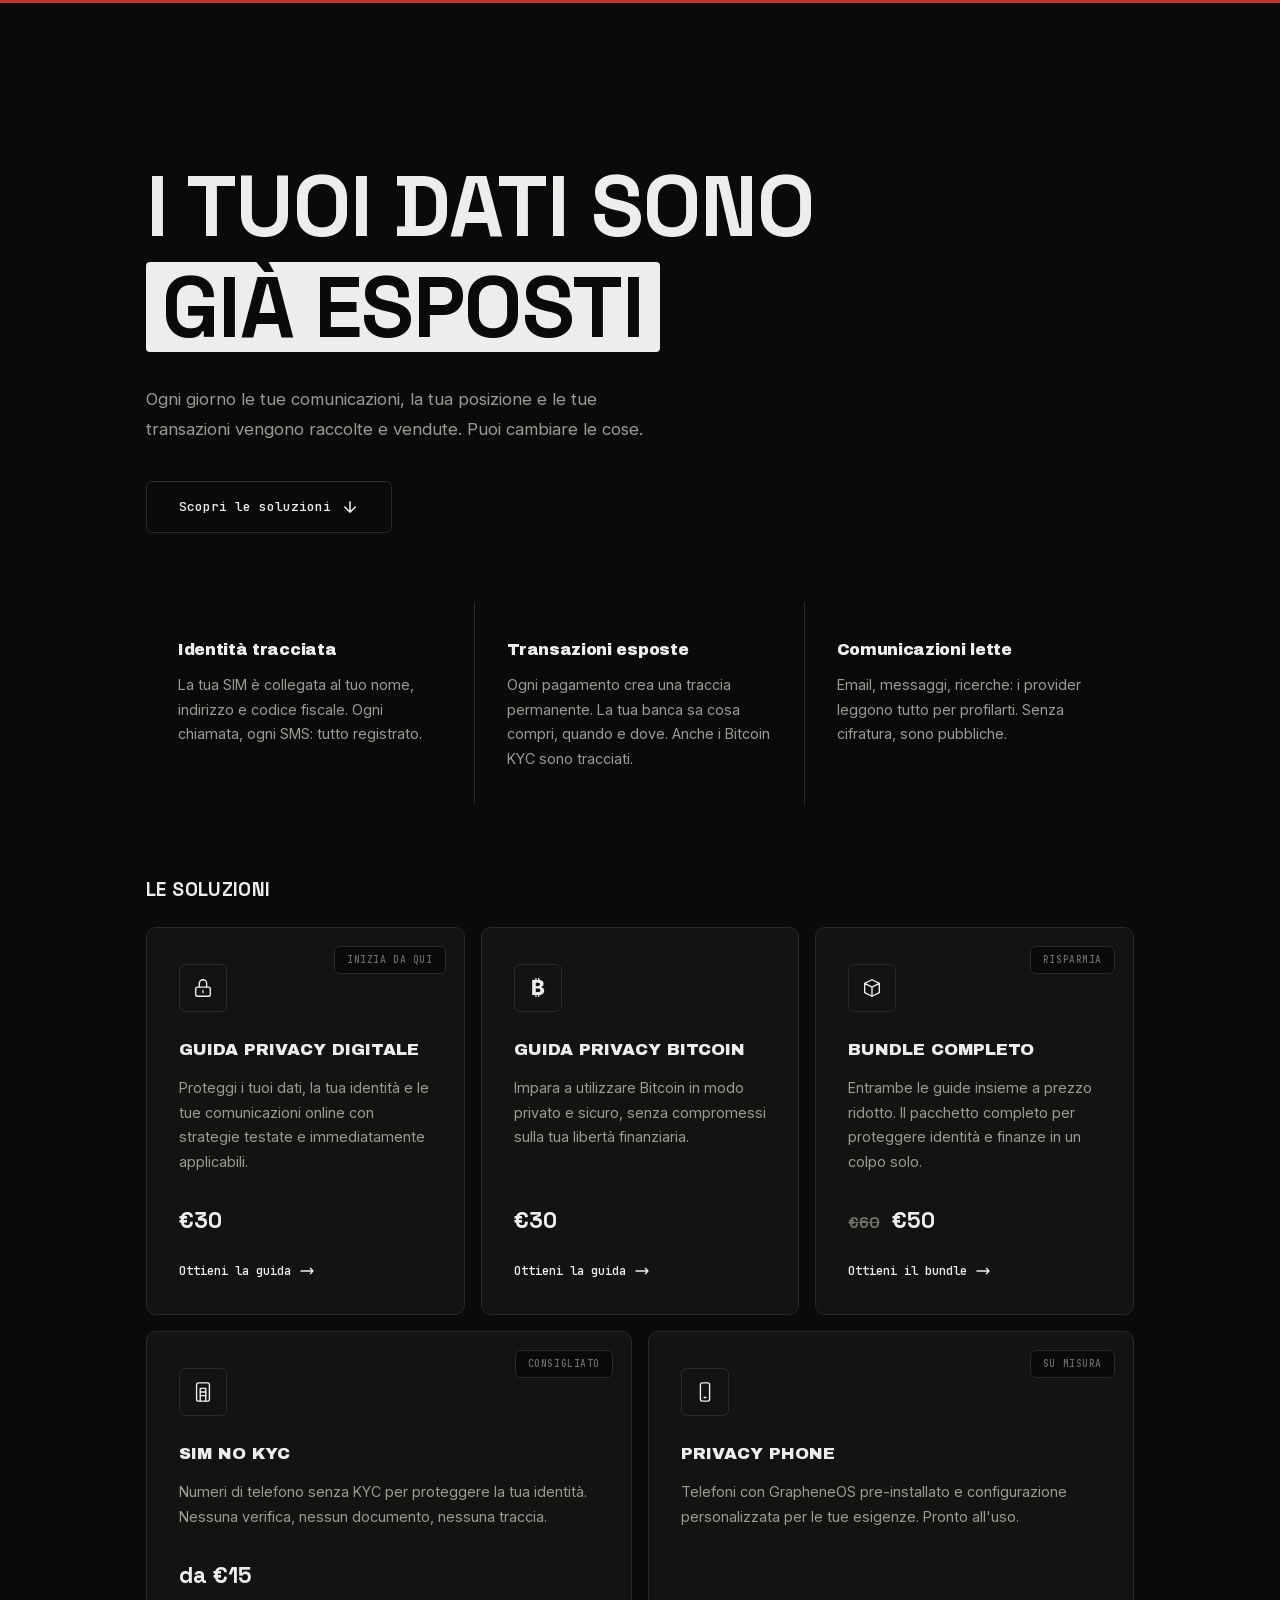
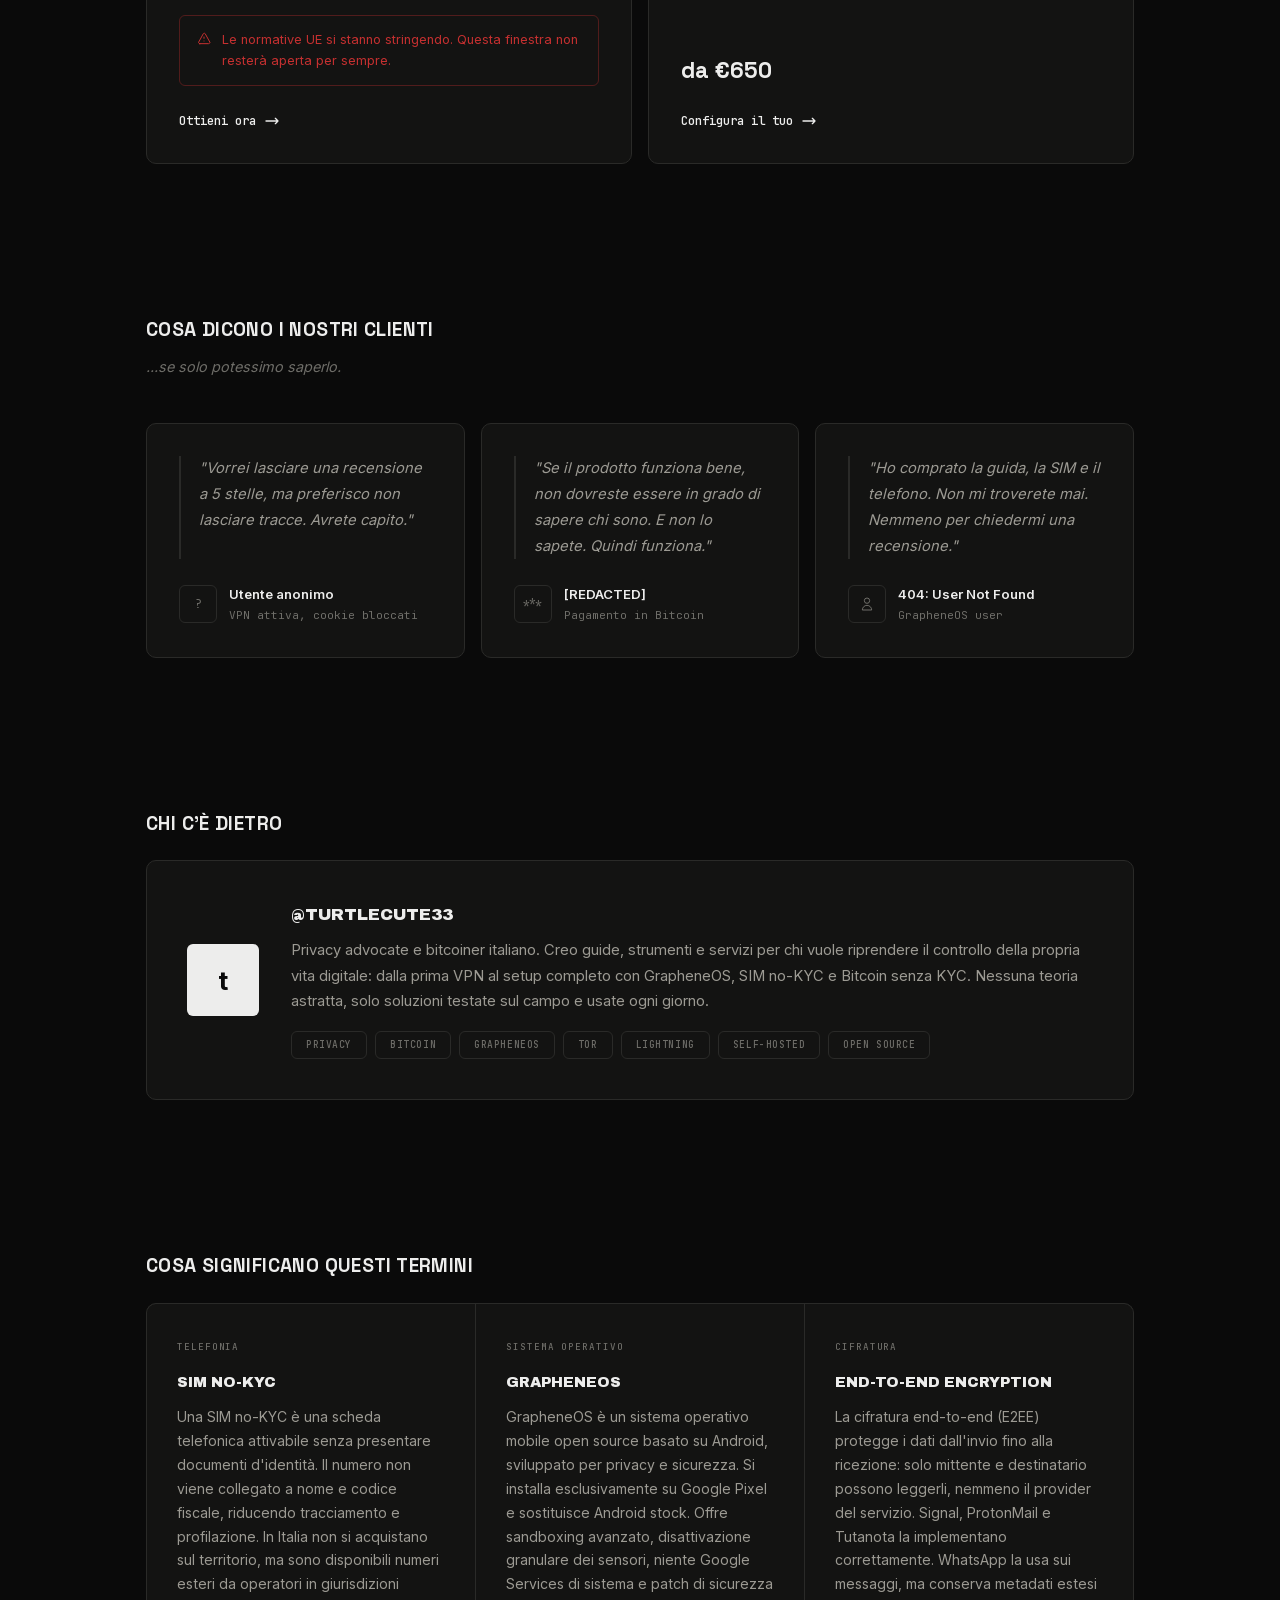
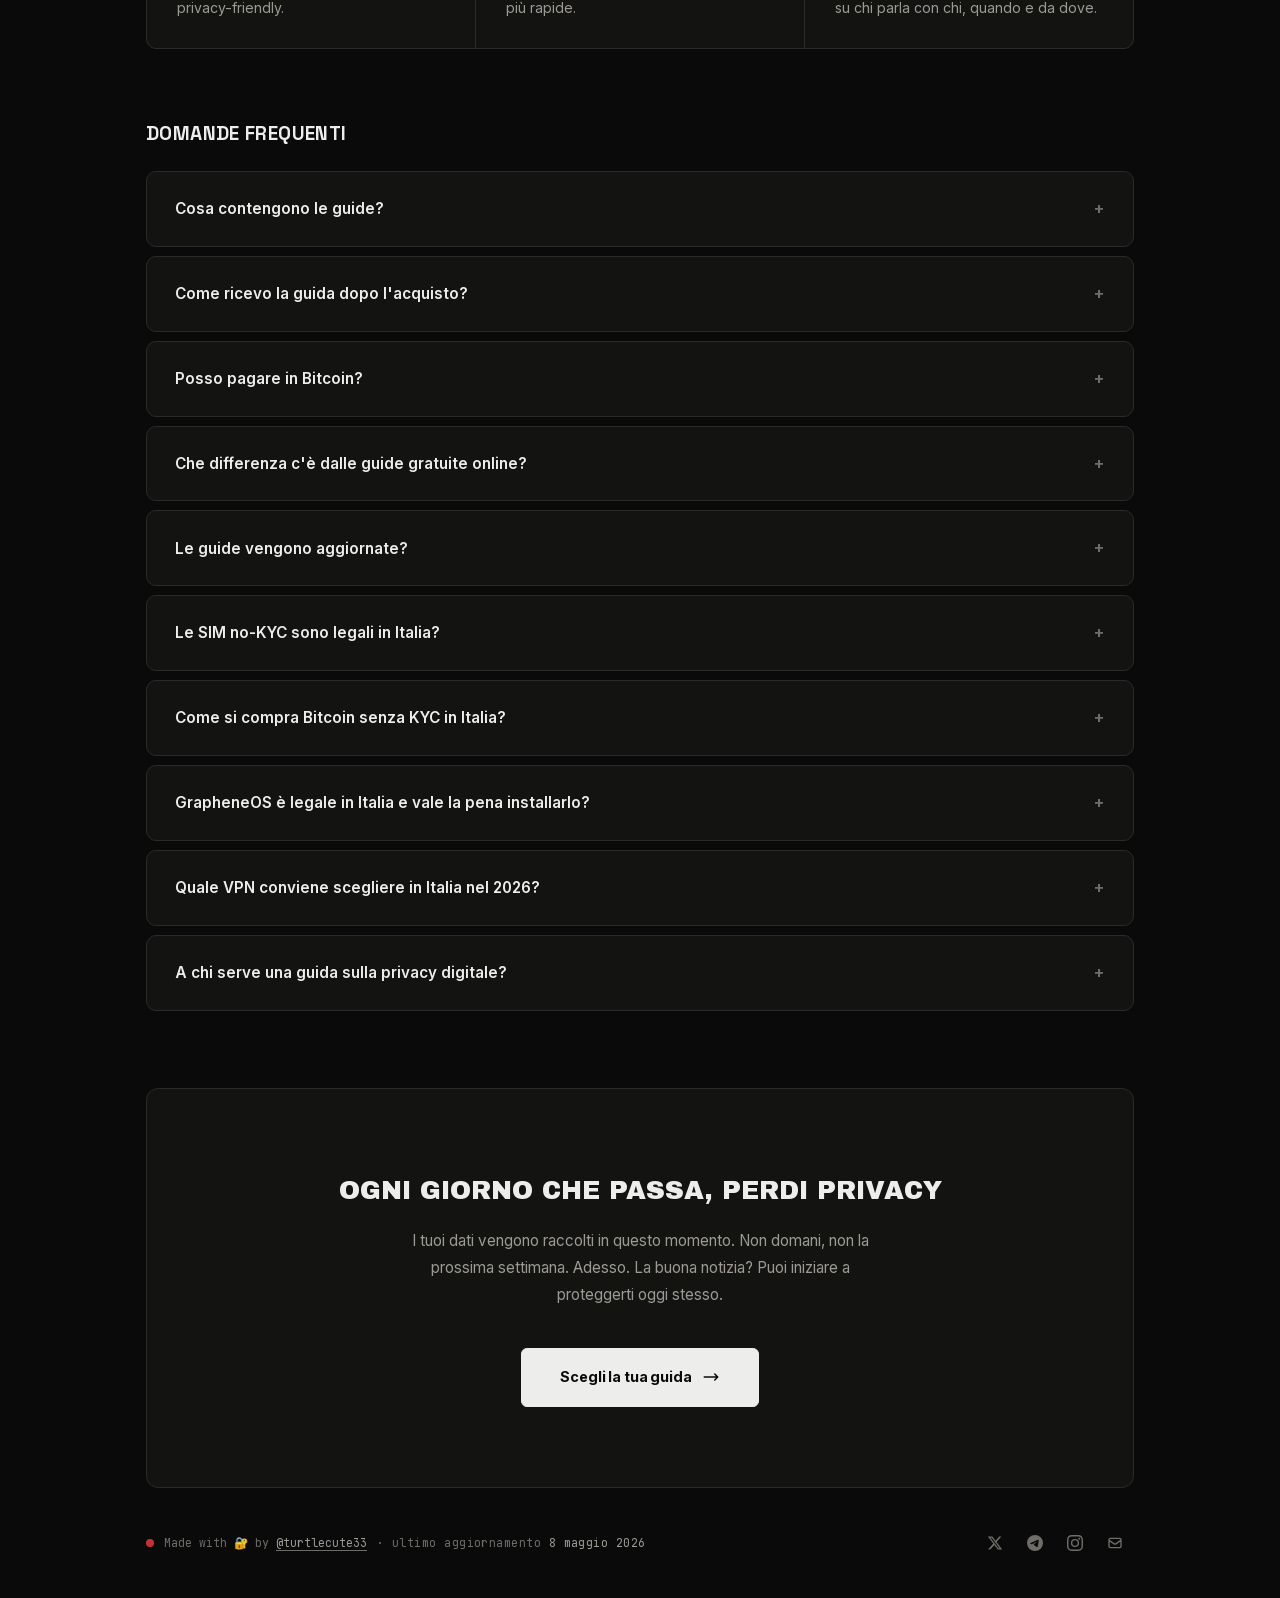
==== index.html @ 839f0ad0 "Update shop PoS links to new server app IDs" ====
<!DOCTYPE html>
<html lang="it">
<head>
    <meta charset="UTF-8">
    <meta name="viewport" content="width=device-width, initial-scale=1.0">

    <!-- Security: defense in depth -->
    <meta http-equiv="Content-Security-Policy" content="default-src 'self'; script-src 'self' 'unsafe-inline' https://umami.priorato.org; style-src 'self' 'unsafe-inline'; img-src 'self' data: https:; font-src 'self'; connect-src 'self' https://umami.priorato.org; form-action 'none'; base-uri 'self'; upgrade-insecure-requests">
    <meta http-equiv="X-Content-Type-Options" content="nosniff">
    <meta name="referrer" content="strict-origin-when-cross-origin">

    <!-- Primary Meta Tags -->
    <title>Guide Privacy | Privacy Digitale & Bitcoin</title>
    <meta name="title" content="Guide Privacy | Privacy Digitale & Bitcoin">
    <meta name="description" content="Guide complete sulla privacy informatica e Bitcoin. Proteggi la tua libertà digitale con manuali pratici, SIM anonime e telefoni con GrapheneOS.">
    <meta name="keywords" content="privacy digitale, guida privacy, bitcoin privacy, grapheneos, sim anonima, no kyc, protezione dati, sicurezza informatica, libertà digitale, anonimato online">
    <meta name="author" content="turtlecute33">
    <meta name="robots" content="index, follow, max-snippet:-1, max-image-preview:large, max-video-preview:-1">
    <meta name="language" content="Italian">
    <meta name="revisit-after" content="7 days">

    <!-- Canonical -->
    <link rel="canonical" href="https://shop.priorato.org/">

    <!-- Favicon -->
    <link rel="icon" type="image/svg+xml" href="favicon.svg">
    <link rel="apple-touch-icon" href="favicon.svg">

    <!-- Open Graph / Facebook -->
    <meta property="og:type" content="website">
    <meta property="og:url" content="https://shop.priorato.org/">
    <meta property="og:site_name" content="Guide Privacy">
    <meta property="og:title" content="Guide Privacy | Privacy Digitale & Bitcoin">
    <meta property="og:description" content="Guide complete sulla privacy informatica e Bitcoin. Proteggi la tua libertà digitale con manuali pratici, SIM anonime e telefoni con GrapheneOS.">
    <meta property="og:image" content="https://shop.priorato.org/og-image.png">
    <meta property="og:image:width" content="1200">
    <meta property="og:image:height" content="630">
    <meta property="og:image:alt" content="Guide Privacy - Proteggi la tua libertà digitale">
    <meta property="og:locale" content="it_IT">

    <!-- Twitter -->
    <meta name="twitter:card" content="summary_large_image">
    <meta name="twitter:url" content="https://shop.priorato.org/">
    <meta name="twitter:title" content="Guide Privacy | Privacy Digitale & Bitcoin">
    <meta name="twitter:description" content="Guide complete sulla privacy informatica e Bitcoin. Proteggi la tua libertà digitale con manuali pratici, SIM anonime e telefoni con GrapheneOS.">
    <meta name="twitter:image" content="https://shop.priorato.org/og-image.png">
    <meta name="twitter:image:alt" content="Guide Privacy - Proteggi la tua libertà digitale">
    <meta name="twitter:creator" content="@turtlecute33">
    <meta name="twitter:site" content="@turtlecute33">

    <!-- Theme Color -->
    <meta name="theme-color" content="#0a0a0a">
    <meta name="msapplication-TileColor" content="#0a0a0a">

    <!-- Analytics -->
    <script defer src="https://umami.priorato.org/priorato.js" data-website-id="1655d95f-6a9e-450b-a9b0-e62af3ddee50"></script>

    <!-- Structured Data -->
    <script type="application/ld+json">
    {
        "@context": "https://schema.org",
        "@type": "WebSite",
        "name": "Guide Privacy",
        "url": "https://shop.priorato.org/",
        "description": "Guide complete sulla privacy informatica e Bitcoin. Proteggi la tua libertà digitale.",
        "inLanguage": "it",
        "dateModified": "2026-05-08",
        "author": {
            "@type": "Person",
            "name": "turtlecute33",
            "url": "https://x.com/turtlecute33"
        }
    }
    </script>
    <script type="application/ld+json">
    {
        "@context": "https://schema.org",
        "@type": "OnlineStore",
        "name": "Guide Privacy",
        "url": "https://shop.priorato.org/",
        "logo": "https://shop.priorato.org/favicon.svg",
        "currenciesAccepted": "EUR, BTC",
        "paymentAccepted": "Bitcoin, Lightning Network",
        "sameAs": [
            "https://x.com/turtlecute33",
            "https://t.me/Turtlecute33",
            "https://instagram.com/turtlecute33"
        ]
    }
    </script>
    <!-- Fix 6: Product Schema -->
    <script type="application/ld+json">
    {
        "@context": "https://schema.org",
        "@type": "Product",
        "@id": "https://shop.priorato.org/#guida-privacy-digitale",
        "name": "Guida Privacy Digitale",
        "description": "Manuale pratico per proteggere dati, identità e comunicazioni online. VPN, email cifrate, browser sicuri, Tor, GrapheneOS e molto altro.",
        "category": "Guide / Privacy informatica",
        "inLanguage": "it",
        "brand": {"@type": "Brand", "name": "Guide Privacy"},
        "author": {"@type": "Person", "name": "turtlecute33", "url": "https://x.com/turtlecute33"},
        "offers": {
            "@type": "Offer",
            "price": "30.00",
            "priceCurrency": "EUR",
            "availability": "https://schema.org/InStock",
            "itemCondition": "https://schema.org/NewCondition",
            "priceValidUntil": "2026-12-31",
            "url": "https://btcpay.priorato.org/apps/3dRwJ1tMG2gC8JVnqkc42Qo1L75c/pos",
            "seller": {"@type": "Organization", "name": "Guide Privacy", "url": "https://shop.priorato.org/"}
        }
    }
    </script>
    <script type="application/ld+json">
    {
        "@context": "https://schema.org",
        "@type": "Product",
        "@id": "https://shop.priorato.org/#guida-privacy-bitcoin",
        "name": "Guida Privacy Bitcoin",
        "description": "Manuale pratico per utilizzare Bitcoin in modo privato. UTXO, chain analysis, Lightning, CoinJoin, Wasabi, acquisto no-KYC.",
        "category": "Guide / Bitcoin privacy",
        "inLanguage": "it",
        "brand": {"@type": "Brand", "name": "Guide Privacy"},
        "author": {"@type": "Person", "name": "turtlecute33", "url": "https://x.com/turtlecute33"},
        "offers": {
            "@type": "Offer",
            "price": "30.00",
            "priceCurrency": "EUR",
            "availability": "https://schema.org/InStock",
            "itemCondition": "https://schema.org/NewCondition",
            "priceValidUntil": "2026-12-31",
            "url": "https://btcpay.priorato.org/apps/3Bvri4MD6ZQtJskhX1xv2wSkKeo7/pos",
            "seller": {"@type": "Organization", "name": "Guide Privacy", "url": "https://shop.priorato.org/"}
        }
    }
    </script>
    <script type="application/ld+json">
    {
        "@context": "https://schema.org",
        "@type": "Product",
        "@id": "https://shop.priorato.org/#bundle-completo",
        "name": "Bundle Completo: Privacy Digitale + Bitcoin",
        "description": "Entrambe le guide insieme a prezzo ridotto. Protezione completa per identità digitale e finanze.",
        "category": "Guide / Bundle",
        "inLanguage": "it",
        "isRelatedTo": [
            {"@id": "https://shop.priorato.org/#guida-privacy-digitale"},
            {"@id": "https://shop.priorato.org/#guida-privacy-bitcoin"}
        ],
        "brand": {"@type": "Brand", "name": "Guide Privacy"},
        "author": {"@type": "Person", "name": "turtlecute33", "url": "https://x.com/turtlecute33"},
        "offers": {
            "@type": "Offer",
            "price": "50.00",
            "priceCurrency": "EUR",
            "availability": "https://schema.org/InStock",
            "itemCondition": "https://schema.org/NewCondition",
            "priceValidUntil": "2026-12-31",
            "url": "https://btcpay.priorato.org/apps/31SLePqYkWEPBAoZmfjMBkbPUe9u/pos",
            "seller": {"@type": "Organization", "name": "Guide Privacy", "url": "https://shop.priorato.org/"}
        }
    }
    </script>

    <!-- Fix 5+6: FAQ Schema -->
    <script type="application/ld+json">
    {
        "@context": "https://schema.org",
        "@type": "FAQPage",
        "mainEntity": [
            {
                "@type": "Question",
                "name": "Cosa contengono le guide?",
                "acceptedAnswer": {
                    "@type": "Answer",
                    "text": "La Guida Privacy Digitale copre VPN, email cifrate, browser sicuri, sistemi operativi alternativi (Linux, GrapheneOS), Tor, DNS, password manager, SIM anonime e molto altro. La Guida Privacy Bitcoin copre UTXO, chain analysis, hardware wallet, Sparrow, Lightning Network, CoinJoin, Wasabi, Whirlpool e acquisto no-KYC."
                }
            },
            {
                "@type": "Question",
                "name": "Come ricevo la guida dopo l'acquisto?",
                "acceptedAnswer": {
                    "@type": "Answer",
                    "text": "Ricevi automaticamente un'email con accesso alla versione Web e il download PDF."
                }
            },
            {
                "@type": "Question",
                "name": "Posso pagare in Bitcoin?",
                "acceptedAnswer": {
                    "@type": "Answer",
                    "text": "Sì. Il pagamento avviene tramite BTCPay Server, un processore open source e self-hosted. Accettiamo Bitcoin on-chain e Lightning."
                }
            },
            {
                "@type": "Question",
                "name": "Che differenza c'è dalle guide gratuite online?",
                "acceptedAnswer": {
                    "@type": "Answer",
                    "text": "Queste guide sono manuali completi, strutturati e aggiornati, non raccolte di articoli sparsi. Ogni strumento è spiegato passo dopo passo, testato personalmente, e organizzato in un percorso progressivo."
                }
            },
            {
                "@type": "Question",
                "name": "Le guide vengono aggiornate?",
                "acceptedAnswer": {
                    "@type": "Answer",
                    "text": "Sì. Quando cambiano strumenti, software o normative, le guide vengono aggiornate. Chi ha acquistato riceve accesso agli aggiornamenti."
                }
            },
            {
                "@type": "Question",
                "name": "Le SIM no-KYC sono legali in Italia?",
                "acceptedAnswer": {
                    "@type": "Answer",
                    "text": "L'acquisto e l'uso di una SIM no-KYC straniera è legale in Italia. La normativa italiana impone l'identificazione a chi vende SIM nazionali, ma non vieta di utilizzare numeri esteri o servizi di privacy. Verifica sempre la giurisdizione di emissione e i suoi obblighi di conservazione dati prima di sceglierla."
                }
            },
            {
                "@type": "Question",
                "name": "Come si compra Bitcoin senza KYC in Italia?",
                "acceptedAnswer": {
                    "@type": "Answer",
                    "text": "Le opzioni principali sono: piattaforme peer-to-peer come Bisq, HodlHodl e Robosats, dove gli utenti scambiano direttamente; alcuni ATM Bitcoin sotto soglie ridotte; mining; pagamento per beni e servizi. La Guida Privacy Bitcoin spiega ogni metodo con vantaggi, rischi, setup pratico e implicazioni fiscali."
                }
            },
            {
                "@type": "Question",
                "name": "GrapheneOS è legale in Italia e vale la pena installarlo?",
                "acceptedAnswer": {
                    "@type": "Answer",
                    "text": "Sì, GrapheneOS è perfettamente legale e si installa solo su Google Pixel ufficiali. Vale la pena se cerchi un sistema mobile con privacy e sicurezza superiori ad Android stock e iOS, mantenendo compatibilità con la maggior parte delle app (incluse Play Store in sandbox e app bancarie)."
                }
            },
            {
                "@type": "Question",
                "name": "Quale VPN conviene scegliere in Italia nel 2026?",
                "acceptedAnswer": {
                    "@type": "Answer",
                    "text": "Le VPN più rispettose della privacy oggi sono Mullvad, IVPN e Obscura VPN. Criteri chiave: policy no-log auditata da terze parti, pagamento anonimo (Bitcoin o contanti), niente email obbligatoria all'iscrizione, giurisdizione trasparente. Una VPN non rende anonimi: protegge dal provider locale, ma il provider VPN vede comunque il traffico."
                }
            },
            {
                "@type": "Question",
                "name": "A chi serve una guida sulla privacy digitale?",
                "acceptedAnswer": {
                    "@type": "Answer",
                    "text": "Serve a chiunque voglia ridurre la propria esposizione a tracciamento commerciale, profilazione, data broker, stalking o sorveglianza. È particolarmente utile a giornalisti, attivisti, professionisti che gestiscono dati sensibili (avvocati, medici, commercialisti), imprenditori e chiunque consideri la privacy un diritto fondamentale e voglia esercitarlo concretamente."
                }
            }
        ]
    }
    </script>

    <!-- ItemList: catalogo prodotti -->
    <script type="application/ld+json">
    {
        "@context": "https://schema.org",
        "@type": "ItemList",
        "name": "Catalogo Guide Privacy",
        "description": "Guide, SIM no-KYC e telefoni con GrapheneOS per la privacy digitale.",
        "itemListOrder": "https://schema.org/ItemListOrderAscending",
        "numberOfItems": 5,
        "itemListElement": [
            {
                "@type": "ListItem",
                "position": 1,
                "item": {"@id": "https://shop.priorato.org/#guida-privacy-digitale"}
            },
            {
                "@type": "ListItem",
                "position": 2,
                "item": {"@id": "https://shop.priorato.org/#guida-privacy-bitcoin"}
            },
            {
                "@type": "ListItem",
                "position": 3,
                "item": {"@id": "https://shop.priorato.org/#bundle-completo"}
            },
            {
                "@type": "ListItem",
                "position": 4,
                "item": {
                    "@type": "Product",
                    "name": "SIM no-KYC",
                    "description": "Numeri di telefono senza verifica identità.",
                    "category": "Telefonia / Privacy",
                    "offers": {
                        "@type": "Offer",
                        "price": "15.00",
                        "priceCurrency": "EUR",
                        "availability": "https://schema.org/InStock",
                        "url": "https://btcpay.priorato.org/apps/izLGZUoq5EeUmsVUyvJ6Motmbmp/pos"
                    }
                }
            },
            {
                "@type": "ListItem",
                "position": 5,
                "item": {
                    "@type": "Product",
                    "name": "Privacy Phone (GrapheneOS)",
                    "description": "Pixel con GrapheneOS pre-installato e configurato.",
                    "category": "Hardware / Privacy",
                    "offers": {
                        "@type": "Offer",
                        "price": "650.00",
                        "priceCurrency": "EUR",
                        "availability": "https://schema.org/InStock",
                        "url": "https://t.me/privacyphoneitalia/13"
                    }
                }
            }
        ]
    }
    </script>

    <!-- Person schema -->
    <script type="application/ld+json">
    {
        "@context": "https://schema.org",
        "@type": "Person",
        "@id": "https://shop.priorato.org/#turtlecute33",
        "name": "turtlecute33",
        "alternateName": "@turtlecute33",
        "description": "Privacy advocate e bitcoiner italiano. Autore di guide pratiche su privacy digitale, Bitcoin no-KYC e GrapheneOS.",
        "url": "https://shop.priorato.org/",
        "image": "https://shop.priorato.org/og-image.png",
        "knowsAbout": [
            "Privacy digitale",
            "Bitcoin",
            "GrapheneOS",
            "Tor",
            "VPN",
            "Email cifrate",
            "CoinJoin",
            "Lightning Network",
            "Hardware wallet",
            "Threat modeling"
        ],
        "sameAs": [
            "https://x.com/turtlecute33",
            "https://t.me/Turtlecute33",
            "https://instagram.com/turtlecute33"
        ]
    }
    </script>

    <!-- HowTo schema -->
    <script type="application/ld+json">
    {
        "@context": "https://schema.org",
        "@type": "HowTo",
        "name": "Come iniziare a proteggere la tua privacy digitale",
        "description": "Percorso pratico in 5 step per ridurre la tua esposizione digitale, partendo da zero.",
        "inLanguage": "it",
        "totalTime": "P30D",
        "estimatedCost": {"@type": "MonetaryAmount", "currency": "EUR", "value": "30"},
        "supply": [
            {"@type": "HowToSupply", "name": "Computer o smartphone"},
            {"@type": "HowToSupply", "name": "Connessione internet"}
        ],
        "step": [
            {
                "@type": "HowToStep",
                "position": 1,
                "name": "Definisci il tuo threat model",
                "text": "Identifica da chi vuoi proteggerti (data broker, advertiser, governi, stalker) e quali dati ti preoccupano di più. Senza un threat model definito, ogni soluzione è uno spreco di tempo."
            },
            {
                "@type": "HowToStep",
                "position": 2,
                "name": "Sostituisci gli strumenti più esposti",
                "text": "Passa a email cifrata (Proton, Tutanota), browser privacy-friendly (Brave, Mullvad Browser), motore di ricerca senza tracking (DuckDuckGo, Brave Search) e password manager open source (Bitwarden, KeePassXC)."
            },
            {
                "@type": "HowToStep",
                "position": 3,
                "name": "Cifra le tue comunicazioni",
                "text": "Usa Signal o Session per i messaggi. Configura PGP per le email sensibili. Attiva la crittografia del disco (FileVault, BitLocker, LUKS) su tutti i device."
            },
            {
                "@type": "HowToStep",
                "position": 4,
                "name": "Riduci la tracciabilità",
                "text": "Usa Tor Browser per la navigazione anonima, una VPN no-log (Mullvad, IVPN) per il traffico generale, una SIM no-KYC per ridurre il legame fra identità reale e numero di telefono."
            },
            {
                "@type": "HowToStep",
                "position": 5,
                "name": "Sostituisci il sistema operativo del telefono",
                "text": "Installa GrapheneOS su un Pixel supportato. È il sistema operativo mobile con il miglior compromesso tra privacy, sicurezza e usabilità per la maggior parte degli utenti."
            }
        ]
    }
    </script>

    <!-- Self-hosted fonts (privacy: no requests to Google) -->
    <link rel="preload" href="fonts/inter-latin-UcC73FwrK3.woff2" as="font" type="font/woff2" crossorigin>
    <link rel="preload" href="fonts/space-grotesk-latin-V8mQoQDjQS.woff2" as="font" type="font/woff2" crossorigin>
    <link rel="stylesheet" href="fonts/fonts.css">

    <style>
        *,*::before,*::after{margin:0;padding:0;box-sizing:border-box}
        html{scroll-behavior:smooth}

        /* A11y: skip link */
        .skip{
            position:absolute;top:-40px;left:0;
            background:#c53030;color:#fff;
            padding:10px 18px;z-index:100;
            text-decoration:none;
            font-family:'JetBrains Mono',ui-monospace,monospace;
            font-size:.78rem;font-weight:500;
            letter-spacing:.05em;
            transition:top .2s ease;
        }
        .skip:focus{top:0;outline:none}

        /* A11y: focus-visible */
        a:focus-visible,
        button:focus-visible,
        summary:focus-visible{
            outline:2px solid #c53030;
            outline-offset:3px;
            border-radius:6px;
        }
        details summary:focus-visible{outline-offset:-2px}

        /* A11y: reduced motion */
        @media (prefers-reduced-motion: reduce){
            *,*::before,*::after{
                animation-duration:.01ms !important;
                animation-iteration-count:1 !important;
                transition-duration:.01ms !important;
                scroll-behavior:auto !important;
            }
        }

        :root{
            --bg:#0a0a0a;
            --fg:#ededec;
            --border:#2a2a28;
            --accent:#c53030;
            --muted:#9c9a93;
            --muted2:#6e6d68;
            --card:#131312;
            --r:10px;
            --r-sm:6px;
            --ease:cubic-bezier(.25,.46,.45,.94);
            --brutal:'Archivo Black',system-ui,sans-serif;
            --display:'Playfair Display',Georgia,serif;
        }

        body{
            font-family:'Inter',system-ui,-apple-system,sans-serif;
            background:var(--bg);
            color:var(--fg);
            line-height:1.7;
            font-size:15px;
            -webkit-font-smoothing:antialiased;
            -moz-osx-font-smoothing:grayscale;
        }

        /* top accent bar */
        body::before{
            content:'';display:block;
            height:3px;
            background:var(--accent);
        }

        /* ═══ LAYOUT ═══ */
        .w{max-width:1060px;margin:0 auto;padding:0 36px}

        /* ═══ HERO ═══ */
        .hero{
            padding:160px 0 69px;
        }
        .hero h1{
            font-family:'Space Grotesk',system-ui,sans-serif;
            font-size:clamp(2.8rem,7.5vw,5.4rem);
            font-weight:700;
            line-height:1;
            letter-spacing:-0.01em;
            margin-bottom:32px;
            max-width:820px;
            text-transform:uppercase;
        }
        .hero h1 .hl{
            background:var(--fg);
            color:var(--bg);
            padding:0.02em 0.18em;
            border-radius:4px;
            display:inline-block;
            margin-top:0.15em;
        }

        .hero-p{
            font-size:1.05rem;
            color:var(--muted);
            max-width:500px;
            line-height:1.8;
            font-weight:400;
        }

        /* entrance */
        .hero h1,.hero-p{
            animation:enter .6s var(--ease) both;
        }
        .hero h1{animation-delay:.05s}
        .hero-p{animation-delay:.18s}
        .hero-cta{animation-delay:.3s}

        /* Fix 3: Hero CTA */
        .hero-cta{
            display:inline-flex;align-items:center;gap:10px;
            margin-top:36px;
            padding:14px 32px;
            border:1px solid var(--border);
            border-radius:var(--r-sm);
            color:var(--fg);
            font-family:'JetBrains Mono',ui-monospace,monospace;
            font-size:.82rem;font-weight:500;
            text-decoration:none;
            transition:border-color .3s var(--ease),background .3s var(--ease),transform .3s var(--ease);
            animation:enter .6s var(--ease) both;
        }
        .hero-cta:hover{
            border-color:#484846;
            background:rgba(255,255,255,.04);
            transform:translateY(-2px);
        }
        .hero-cta svg{transition:transform .3s var(--ease)}
        .hero-cta:hover svg{transform:translateY(3px)}

        /* Footer freshness */
        .foot-updated{
            font-family:'JetBrains Mono',ui-monospace,monospace;
            font-size:.68rem;
            color:var(--muted2);
            letter-spacing:.04em;
        }
        .foot-updated time{color:var(--muted)}

        @keyframes enter{
            from{opacity:0;transform:translateY(22px)}
            to{opacity:1;transform:none}
        }

        /* ═══ THREATS ═══ */
        .threats{
            padding:0;
        }
        .threat-strip{
            display:grid;
            grid-template-columns:repeat(3,1fr);
        }
        .threat-pill{
            padding:34px 32px;
            border-right:1px solid var(--border);
            transition:background .25s var(--ease);
        }
        .threat-pill:last-child{border-right:none}
        .threat-pill:hover{background:rgba(255,255,255,.015)}

        .tp-label{
            font-family:'JetBrains Mono',ui-monospace,monospace;
            font-size:.65rem;
            font-weight:500;
            text-transform:uppercase;
            letter-spacing:.12em;
            color:var(--muted2);
            margin-bottom:18px;
            display:block;
        }
        .threat-pill h4,
        .threat-pill .threat-title{
            font-family:var(--brutal);
            font-size:1rem;
            font-weight:400;
            letter-spacing:-.02em;
            margin-bottom:10px;
        }
        .threat-pill p{
            font-size:.9rem;
            color:var(--muted);
            line-height:1.7;
        }

        /* ═══ SECTION LABEL ═══ */
        .label{margin-bottom:48px}
        .label span{
            font-family:'JetBrains Mono',ui-monospace,monospace;
            font-size:.65rem;
            font-weight:500;
            text-transform:uppercase;
            letter-spacing:.16em;
            color:var(--muted2);
            border-bottom:1px solid var(--muted2);
            padding-bottom:5px;
        }

        /* ═══ PRODUCTS ═══ */
        .products{
            padding:69px 0 81px;
        }
        .grid{
            display:grid;
            grid-template-columns:repeat(3,1fr);
            gap:16px;
        }

        .card{
            background:var(--card);
            border:1px solid var(--border);
            border-radius:var(--r);
            padding:36px 32px 32px;
            text-decoration:none;
            color:inherit;
            display:flex;flex-direction:column;
            position:relative;
            transition:border-color .3s var(--ease),box-shadow .3s var(--ease),transform .3s var(--ease);
        }
        .card:hover{
            border-color:#484846;
            box-shadow:0 8px 24px rgba(0,0,0,.35),0 0 0 1px rgba(255,255,255,.04);
            transform:translateY(-4px);
        }

        /* pills */
        .card .pill{
            position:absolute;top:18px;right:18px;
            font-family:'JetBrains Mono',ui-monospace,monospace;
            font-size:.6rem;font-weight:500;
            text-transform:uppercase;letter-spacing:.06em;
            padding:5px 12px;
            border:1px solid var(--border);
            border-radius:var(--r-sm);
            color:var(--muted2);
            background:var(--bg);
        }

        .card-ico{
            width:48px;height:48px;
            border:1px solid var(--border);
            border-radius:var(--r-sm);
            display:flex;align-items:center;justify-content:center;
            margin-bottom:24px;
            transition:border-color .3s var(--ease);
        }
        .card:hover .card-ico{border-color:#484846}
        .card-ico svg{
            width:22px;height:22px;
            stroke:var(--fg);stroke-width:1.5;
            stroke-linecap:round;stroke-linejoin:round;
            fill:none;
        }

        .card h3{
            font-family:var(--brutal);
            font-size:1.05rem;font-weight:400;
            text-transform:uppercase;
            letter-spacing:0;margin-bottom:12px;
        }
        .card .desc{
            font-size:.9rem;color:var(--muted);
            line-height:1.7;flex-grow:1;margin-bottom:28px;
        }

        .card .urgency-note{
            display:flex;align-items:flex-start;gap:10px;
            font-size:.8rem;color:var(--accent);
            border:1px solid rgba(197,48,48,.35);
            border-radius:var(--r-sm);
            padding:14px 16px;margin-bottom:24px;
            line-height:1.6;
        }
        .urgency-note svg{
            width:16px;height:16px;flex-shrink:0;
            stroke:var(--accent);fill:none;stroke-width:1.5;
            margin-top:1px;
        }

        /* Fix 1+2: Prices on cards */
        .card-price{
            display:block;
            font-family:'Space Grotesk',system-ui,sans-serif;
            font-size:1.4rem;
            font-weight:700;
            color:var(--fg);
            margin-bottom:20px;
        }
        .card-price .price-old{
            color:var(--muted2);
            font-size:1rem;
            font-weight:400;
            text-decoration:line-through;
            margin-right:6px;
        }

        .card .go{
            display:inline-flex;align-items:center;gap:8px;
            font-family:'JetBrains Mono',ui-monospace,monospace;
            font-size:.78rem;font-weight:500;
            color:var(--fg);
            transition:gap .3s var(--ease);
        }
        .card:hover .go{gap:14px}
        .go svg{
            width:16px;height:16px;stroke:currentColor;
            fill:none;stroke-width:2;
            stroke-linecap:round;stroke-linejoin:round;
            transition:transform .3s var(--ease);
        }
        .card:hover .go svg{transform:translateX(2px)}

        .grid-bottom{
            grid-column:1/-1;
            display:grid;
            grid-template-columns:1fr 1fr;
            gap:16px;
        }

        /* ═══ TESTIMONIALS ═══ */
        .proof{
            padding:69px 0 81px;
        }
        .proof-head{margin-bottom:44px}
        .proof-head.compact{margin-bottom:20px}
        .proof-head h3,
        .proof-head .section-title{
            font-family:'Space Grotesk',system-ui,sans-serif;
            font-size:1.2rem;font-weight:700;
            text-transform:uppercase;
            letter-spacing:.02em;margin-bottom:8px;
        }
        .proof-head p{
            font-size:.9rem;color:var(--muted2);
            font-style:italic;
        }

        .quotes{
            display:grid;
            grid-template-columns:repeat(3,1fr);
            gap:16px;
        }
        .quote{
            background:var(--card);
            border:1px solid var(--border);
            border-radius:var(--r);
            padding:32px;
            display:flex;
            flex-direction:column;
            transition:border-color .3s var(--ease),box-shadow .3s var(--ease),transform .3s var(--ease);
        }
        .quote:hover{
            border-color:#484846;
            box-shadow:0 6px 18px rgba(0,0,0,.3);
            transform:translateY(-3px);
        }

        .quote blockquote{
            font-size:.92rem;color:var(--muted);
            font-style:italic;line-height:1.75;
            margin-bottom:24px;
            padding-left:18px;
            border-left:2px solid var(--border);
            flex-grow:1;
            transition:border-color .3s var(--ease);
        }
        .quote:hover blockquote{border-left-color:#555}
        .q-who{
            display:flex;align-items:center;gap:12px;
        }
        .q-av{
            width:38px;height:38px;
            border:1px solid var(--border);
            border-radius:var(--r-sm);
            display:flex;align-items:center;justify-content:center;
            font-family:'JetBrains Mono',ui-monospace,monospace;
            font-size:.72rem;color:var(--muted2);flex-shrink:0;
        }
        .q-av svg{
            width:16px;height:16px;
            stroke:var(--muted2);fill:none;stroke-width:1.5;
        }
        .q-name{font-size:.82rem;font-weight:600}
        .q-role{
            font-size:.7rem;color:var(--muted2);
            font-family:'JetBrains Mono',ui-monospace,monospace;
        }

        /* ═══ AUTHOR ═══ */
        .about{
            padding:69px 0 81px;
        }
        .about-card{
            display:flex;align-items:center;gap:32px;
            background:var(--card);
            border:1px solid var(--border);
            border-radius:var(--r);
            padding:40px;
            transition:border-color .3s var(--ease);
        }
        .about-card:hover{border-color:#484846}
        .ab-avatar{
            width:72px;height:72px;flex-shrink:0;
            background:var(--fg);color:var(--bg);
            border-radius:var(--r-sm);
            display:flex;align-items:center;justify-content:center;
            font-size:1.6rem;font-weight:700;
        }
        .ab-body h3{
            font-family:var(--brutal);
            font-size:1.05rem;font-weight:400;
            text-transform:uppercase;
            letter-spacing:-.01em;margin-bottom:8px;
        }
        .ab-body>p{
            font-size:.92rem;color:var(--muted);
            line-height:1.75;margin-bottom:16px;
        }
        .ab-tags{display:flex;gap:8px;flex-wrap:wrap}
        .ab-tags span{
            font-family:'JetBrains Mono',ui-monospace,monospace;
            font-size:.6rem;font-weight:500;
            text-transform:uppercase;letter-spacing:.06em;
            padding:5px 14px;
            border:1px solid var(--border);
            border-radius:var(--r-sm);
            color:var(--muted2);
            transition:border-color .25s var(--ease),color .25s var(--ease);
        }
        .ab-tags span:hover{border-color:#555;color:var(--fg)}

        /* ═══ DEFINITIONS ═══ */
        .defs{padding:69px 0 0}
        .defs-grid{
            display:grid;
            grid-template-columns:repeat(3,1fr);
            gap:1px;
            background:var(--border);
            border:1px solid var(--border);
            border-radius:var(--r);
            overflow:hidden;
        }
        .def{
            background:var(--card);
            padding:28px 30px;
            transition:background .25s var(--ease);
        }
        .def:hover{background:#181817}
        .def h3{
            font-family:var(--brutal);
            font-size:.92rem;font-weight:400;
            text-transform:uppercase;letter-spacing:-.01em;
            margin-bottom:10px;color:var(--fg);
        }
        .def-tag{
            display:inline-block;
            font-family:'JetBrains Mono',ui-monospace,monospace;
            font-size:.58rem;font-weight:500;
            text-transform:uppercase;letter-spacing:.1em;
            color:var(--muted2);
            margin-bottom:14px;
        }
        .def p{
            font-size:.88rem;color:var(--muted);
            line-height:1.7;
        }
        @media(max-width:768px){
            .defs-grid{grid-template-columns:1fr}
        }

        /* ═══ FAQ ═══ */
        .faq{padding:69px 0 0}
        .faq-list{display:flex;flex-direction:column;gap:1px}
        .faq-item{
            background:var(--card);
            border:1px solid var(--border);
            border-radius:var(--r);
            margin-bottom:8px;
            transition:border-color .3s var(--ease);
        }
        .faq-item:hover{border-color:#484846}
        .faq-item summary{
            padding:22px 28px;
            font-size:.95rem;
            font-weight:600;
            cursor:pointer;
            list-style:none;
            display:flex;
            align-items:center;
            justify-content:space-between;
        }
        .faq-item summary::-webkit-details-marker{display:none}
        .faq-item summary::after{
            content:'+';
            font-family:'JetBrains Mono',ui-monospace,monospace;
            font-size:1.1rem;
            color:var(--muted2);
            transition:transform .3s var(--ease);
        }
        .faq-item[open] summary::after{
            content:'−';
        }
        .faq-item p{
            padding:0 28px 20px;
            font-size:.9rem;
            color:var(--muted);
            line-height:1.75;
        }
        .faq-item p:first-of-type{padding-top:0}

        /* ═══ CTA ═══ */
        .cta{padding:69px 0 24px}
        .cta-box{
            text-align:center;
            border:1px solid var(--border);
            border-radius:12px;
            background:var(--card);
            padding:80px 40px;
        }
        .cta-box h3,
        .cta-box h2{
            font-family:var(--brutal);
            font-size:1.6rem;font-weight:400;
            text-transform:uppercase;
            letter-spacing:0;margin-bottom:16px;
        }
        .cta-box>p{
            font-size:.95rem;color:var(--muted);
            max-width:480px;margin:0 auto 40px;
            line-height:1.75;
        }
        .cta-btn{
            display:inline-flex;align-items:center;gap:10px;
            padding:16px 38px;
            background:var(--fg);color:var(--bg);
            border-radius:var(--r-sm);
            font-family:'Inter',system-ui,sans-serif;
            font-size:.9rem;font-weight:700;
            text-decoration:none;letter-spacing:-.01em;
            border:1px solid var(--fg);
            transition:transform .3s var(--ease),box-shadow .3s var(--ease),opacity .3s var(--ease);
        }
        .cta-btn:hover{
            transform:translateY(-2px);
            box-shadow:0 6px 20px rgba(237,237,236,.12);
        }
        .cta-btn:active{transform:translateY(0);box-shadow:none}
        .cta-btn svg{
            width:18px;height:18px;stroke:currentColor;
            fill:none;stroke-width:2;
            stroke-linecap:round;stroke-linejoin:round;
            transition:transform .3s var(--ease);
        }
        .cta-btn:hover svg{transform:translateX(3px)}

        /* ═══ FOOTER ═══ */
        footer{padding:0 0 24px}
        .foot-inner{
            display:flex;align-items:center;
            justify-content:space-between;
            padding:12px 0;
        }
        .foot-brand{
            display:flex;align-items:center;gap:10px;
            text-decoration:none;color:inherit;
        }
        .foot-dot{
            width:8px;height:8px;
            border-radius:50%;
            background:var(--accent);
        }
        .foot-brand span{
            font-family:'JetBrains Mono',ui-monospace,monospace;
            font-size:.72rem;color:var(--muted2);
        }
        .foot-brand span a{
            color:var(--muted);text-decoration:none;
            border-bottom:1px solid var(--muted2);
            transition:color .25s var(--ease),border-color .25s var(--ease);
        }
        .foot-brand span a:hover{color:var(--fg);border-bottom-color:transparent}

        .foot-socials{display:flex;gap:2px}
        .foot-socials a{
            width:38px;height:38px;
            border-radius:var(--r-sm);
            display:flex;align-items:center;justify-content:center;
            color:var(--muted2);text-decoration:none;
            transition:color .25s var(--ease),background .25s var(--ease);
        }
        .foot-socials a:hover{color:var(--fg);background:rgba(255,255,255,.05)}
        .foot-socials svg{width:16px;height:16px}

        /* ═══ STICKY CTA MOBILE ═══ */
        .sticky-cta{
            position:fixed;
            left:16px;right:16px;bottom:16px;
            z-index:90;
            display:none;
            align-items:center;justify-content:center;gap:10px;
            padding:14px 22px;
            background:var(--fg);color:var(--bg);
            border-radius:var(--r-sm);
            font-family:'Inter',system-ui,sans-serif;
            font-size:.85rem;font-weight:700;
            letter-spacing:-.01em;
            text-decoration:none;
            box-shadow:0 6px 24px rgba(0,0,0,.55),0 0 0 1px rgba(255,255,255,.06);
            transform:translateY(120%);opacity:0;
            transition:transform .35s var(--ease),opacity .35s var(--ease);
        }
        .sticky-cta.visible{transform:translateY(0);opacity:1}
        .sticky-cta svg{
            width:16px;height:16px;
            stroke:currentColor;fill:none;stroke-width:2;
            stroke-linecap:round;stroke-linejoin:round;
        }
        @media(max-width:768px){
            .sticky-cta{display:flex}
        }

        /* ═══ SCROLL REVEAL ═══ */
        .sr{
            opacity:0;
            transform:translateY(16px);
            transition:opacity .55s var(--ease),transform .55s var(--ease);
        }
        .sr.v{opacity:1;transform:none}

        .sr-stagger>*{
            opacity:0;
            transform:translateY(12px);
            transition:opacity .45s var(--ease),transform .45s var(--ease);
        }
        .sr-stagger.v>*:nth-child(1){opacity:1;transform:none;transition-delay:.05s}
        .sr-stagger.v>*:nth-child(2){opacity:1;transform:none;transition-delay:.1s}
        .sr-stagger.v>*:nth-child(3){opacity:1;transform:none;transition-delay:.16s}
        .sr-stagger.v>*:nth-child(4){opacity:1;transform:none;transition-delay:.22s}
        .sr-stagger.v>*:nth-child(5){opacity:1;transform:none;transition-delay:.28s}

        /* ═══ RESPONSIVE ═══ */
        @media(max-width:768px){
            .w{padding:0 24px}
            .hero{padding:110px 0 72px}
            .hero h1{font-size:clamp(2.2rem,9vw,3.2rem)}
            .threat-strip{grid-template-columns:1fr}
            .threat-pill{
                border-right:none;
                border-bottom:1px solid var(--border);
                padding:32px 0;
            }
            .threat-pill:last-child{border-bottom:none}
            .grid{grid-template-columns:1fr}
            .grid-bottom{grid-template-columns:1fr}
            .quotes{grid-template-columns:1fr}
            .about-card{flex-direction:column;text-align:center}
            .ab-tags{justify-content:center}
            .cta-box{padding:56px 28px}
            .foot-inner{
                flex-direction:column;gap:16px;
                text-align:center;
            }
        }
    </style>
</head>
<body>

<a href="#soluzioni" class="skip">Vai al contenuto</a>

<main class="w">

    <!-- HERO -->
    <section class="hero">
        <h1>I tuoi dati sono <span class="hl">già esposti</span></h1>
        <p class="hero-p">Ogni giorno le tue comunicazioni, la tua posizione e le tue transazioni vengono raccolte e vendute. Puoi cambiare le cose.</p>
        <!-- Fix 3: Hero CTA -->
        <a href="#soluzioni" class="hero-cta">Scopri le soluzioni <svg viewBox="0 0 24 24" width="18" height="18" stroke="currentColor" fill="none" stroke-width="2" stroke-linecap="round" stroke-linejoin="round"><path d="M12 5v14m-7-7l7 7 7-7"/></svg></a>
    </section>

    <!-- THREATS -->
    <section class="threats sr">
        <div class="threat-strip">
            <div class="threat-pill">
                <h3 class="threat-title">Identità tracciata</h3>
                <p>La tua SIM è collegata al tuo nome, indirizzo e codice fiscale. Ogni chiamata, ogni SMS: tutto registrato.</p>
            </div>
            <div class="threat-pill">
                <h3 class="threat-title">Transazioni esposte</h3>
                <p>Ogni pagamento crea una traccia permanente. La tua banca sa cosa compri, quando e dove. Anche i Bitcoin KYC sono tracciati.</p>
            </div>
            <div class="threat-pill">
                <h3 class="threat-title">Comunicazioni lette</h3>
                <p>Email, messaggi, ricerche: i provider leggono tutto per profilarti. Senza cifratura, sono pubbliche.</p>
            </div>
        </div>
    </section>

    <!-- PRODUCTS -->
    <section class="products">
        <div class="proof-head compact sr"><h2 class="section-title">Le soluzioni</h2></div>
        <div class="grid sr-stagger" id="soluzioni">
            <!-- Guida Privacy -->
            <a data-umami-event="Guida Privacy" href="https://btcpay.priorato.org/apps/3dRwJ1tMG2gC8JVnqkc42Qo1L75c/pos" class="card">
                <span class="pill">Inizia da qui</span>
                <div class="card-ico">
                    <svg viewBox="0 0 24 24"><path d="M12 15v2m-6 4h12a2 2 0 002-2v-6a2 2 0 00-2-2H6a2 2 0 00-2 2v6a2 2 0 002 2zm10-10V7a4 4 0 00-8 0v4h8z"/></svg>
                </div>
                <h3>Guida Privacy Digitale</h3>
                <p class="desc">Proteggi i tuoi dati, la tua identità e le tue comunicazioni online con strategie testate e immediatamente applicabili.</p>
                <span class="card-price">€30</span>
                <span class="go">Ottieni la guida <svg viewBox="0 0 24 24"><path d="M17 8l4 4m0 0l-4 4m4-4H3"/></svg></span>
            </a>

            <!-- Guida Bitcoin -->
            <a data-umami-event="Guida Bitcoin" href="https://btcpay.priorato.org/apps/3Bvri4MD6ZQtJskhX1xv2wSkKeo7/pos" class="card">
                <div class="card-ico">
                    <span style="font-size:1.3rem;font-weight:800;color:var(--fg)">&#x20BF;</span>
                </div>
                <h3>Guida Privacy Bitcoin</h3>
                <p class="desc">Impara a utilizzare Bitcoin in modo privato e sicuro, senza compromessi sulla tua libertà finanziaria.</p>
                <span class="card-price">€30</span>
                <span class="go">Ottieni la guida <svg viewBox="0 0 24 24"><path d="M17 8l4 4m0 0l-4 4m4-4H3"/></svg></span>
            </a>

            <!-- Bundle -->
            <a data-umami-event="Guida Bundle" href="https://btcpay.priorato.org/apps/31SLePqYkWEPBAoZmfjMBkbPUe9u/pos" class="card">
                <span class="pill">Risparmia</span>
                <div class="card-ico">
                    <svg viewBox="0 0 24 24"><path d="M20 7l-8-4-8 4m16 0l-8 4m8-4v10l-8 4m0-10L4 7m8 4v10M4 7v10l8 4"/></svg>
                </div>
                <h3>Bundle Completo</h3>
                <p class="desc">Entrambe le guide insieme a prezzo ridotto. Il pacchetto completo per proteggere identità e finanze in un colpo solo.</p>
                <span class="card-price"><s class="price-old">€60</s> €50</span>
                <span class="go">Ottieni il bundle <svg viewBox="0 0 24 24"><path d="M17 8l4 4m0 0l-4 4m4-4H3"/></svg></span>
            </a>

            <!-- Bottom: SIM + Phone -->
            <div class="grid-bottom">
                <a data-umami-event="Sim" href="https://btcpay.priorato.org/apps/izLGZUoq5EeUmsVUyvJ6Motmbmp/pos" class="card">
                    <span class="pill">Consigliato</span>
                    <div class="card-ico">
                        <svg viewBox="0 0 24 24"><rect x="5" y="2" width="14" height="20" rx="2"/><path d="M9 22V8h6v14"/><path d="M9 12h6"/><path d="M9 16h6"/></svg>
                    </div>
                    <h3>SIM no KYC</h3>
                    <p class="desc">Numeri di telefono senza KYC per proteggere la tua identità. Nessuna verifica, nessun documento, nessuna traccia.</p>
                    <span class="card-price">da €15</span>
                    <div class="urgency-note">
                        <svg viewBox="0 0 24 24" stroke-linecap="round" stroke-linejoin="round"><path d="M12 9v2m0 4h.01m-6.938 4h13.856c1.54 0 2.502-1.667 1.732-2.5L13.732 4c-.77-.833-1.964-.833-2.732 0L4.082 16.5c-.77.833.192 2.5 1.732 2.5z"/></svg>
                        Le normative UE si stanno stringendo. Questa finestra non resterà aperta per sempre.
                    </div>
                    <span class="go">Ottieni ora <svg viewBox="0 0 24 24"><path d="M17 8l4 4m0 0l-4 4m4-4H3"/></svg></span>
                </a>

                <a data-umami-event="Telefoni" href="https://t.me/privacyphoneitalia/13" class="card" target="_blank" rel="noopener">
                    <span class="pill">Su misura</span>
                    <div class="card-ico">
                        <svg viewBox="0 0 24 24"><rect x="7" y="2" width="10" height="20" rx="2"/><path d="M11 18h2"/></svg>
                    </div>
                    <h3>Privacy Phone</h3>
                    <p class="desc">Telefoni con GrapheneOS pre-installato e configurazione personalizzata per le tue esigenze. Pronto all'uso.</p>
                    <span class="card-price">da €650</span>
                    <span class="go">Configura il tuo <svg viewBox="0 0 24 24"><path d="M17 8l4 4m0 0l-4 4m4-4H3"/></svg></span>
                </a>
            </div>
        </div>
    </section>

    <!-- TESTIMONIALS -->
    <section class="proof">
        <div class="proof-head sr">
            <h2 class="section-title">Cosa dicono i nostri clienti</h2>
            <p>...se solo potessimo saperlo.</p>
        </div>
        <div class="quotes sr-stagger" id="qs">
            <div class="quote">
                <blockquote>"Vorrei lasciare una recensione a 5 stelle, ma preferisco non lasciare tracce. Avrete capito."</blockquote>
                <div class="q-who">
                    <div class="q-av">?</div>
                    <div><div class="q-name">Utente anonimo</div><div class="q-role">VPN attiva, cookie bloccati</div></div>
                </div>
            </div>
            <div class="quote">
                <blockquote>"Se il prodotto funziona bene, non dovreste essere in grado di sapere chi sono. E non lo sapete. Quindi funziona."</blockquote>
                <div class="q-who">
                    <div class="q-av">***</div>
                    <div><div class="q-name">[REDACTED]</div><div class="q-role">Pagamento in Bitcoin</div></div>
                </div>
            </div>
            <div class="quote">
                <blockquote>"Ho comprato la guida, la SIM e il telefono. Non mi troverete mai. Nemmeno per chiedermi una recensione."</blockquote>
                <div class="q-who">
                    <div class="q-av"><svg viewBox="0 0 24 24"><path d="M16 7a4 4 0 11-8 0 4 4 0 018 0zM12 14a7 7 0 00-7 7h14a7 7 0 00-7-7z"/></svg></div>
                    <div><div class="q-name">404: User Not Found</div><div class="q-role">GrapheneOS user</div></div>
                </div>
            </div>
        </div>
    </section>

    <!-- AUTHOR -->
    <section class="about">
        <div class="proof-head compact sr"><h2 class="section-title">Chi c'è dietro</h2></div>
        <div class="about-card sr">
            <div class="ab-avatar">t</div>
            <div class="ab-body">
                <h3>@turtlecute33</h3>
                <p>Privacy advocate e bitcoiner italiano. Creo guide, strumenti e servizi per chi vuole riprendere il controllo della propria vita digitale: dalla prima VPN al setup completo con GrapheneOS, SIM no-KYC e Bitcoin senza KYC. Nessuna teoria astratta, solo soluzioni testate sul campo e usate ogni giorno.</p>
                <div class="ab-tags">
                    <span>Privacy</span>
                    <span>Bitcoin</span>
                    <span>GrapheneOS</span>
                    <span>Tor</span>
                    <span>Lightning</span>
                    <span>Self-hosted</span>
                    <span>Open Source</span>
                </div>
            </div>
        </div>
    </section>

    <!-- DEFINITIONS -->
    <section class="defs" id="termini">
        <div class="proof-head compact sr"><h2 class="section-title">Cosa significano questi termini</h2></div>
        <div class="defs-grid sr-stagger">
            <article class="def" id="def-sim-no-kyc">
                <span class="def-tag">Telefonia</span>
                <h3>SIM no-KYC</h3>
                <p>Una SIM no-KYC è una scheda telefonica attivabile senza presentare documenti d'identità. Il numero non viene collegato a nome e codice fiscale, riducendo tracciamento e profilazione. In Italia non si acquistano sul territorio, ma sono disponibili numeri esteri da operatori in giurisdizioni privacy-friendly.</p>
            </article>
            <article class="def" id="def-grapheneos">
                <span class="def-tag">Sistema operativo</span>
                <h3>GrapheneOS</h3>
                <p>GrapheneOS è un sistema operativo mobile open source basato su Android, sviluppato per privacy e sicurezza. Si installa esclusivamente su Google Pixel e sostituisce Android stock. Offre sandboxing avanzato, disattivazione granulare dei sensori, niente Google Services di sistema e patch di sicurezza più rapide.</p>
            </article>
            <article class="def" id="def-e2ee">
                <span class="def-tag">Cifratura</span>
                <h3>End-to-end encryption</h3>
                <p>La cifratura end-to-end (E2EE) protegge i dati dall'invio fino alla ricezione: solo mittente e destinatario possono leggerli, nemmeno il provider del servizio. Signal, ProtonMail e Tutanota la implementano correttamente. WhatsApp la usa sui messaggi, ma conserva metadati estesi su chi parla con chi, quando e da dove.</p>
            </article>
        </div>
    </section>

    <!-- FAQ -->
    <section class="faq">
        <div class="proof-head compact sr"><h2 class="section-title">Domande frequenti</h2></div>
        <div class="faq-list sr">
            <details class="faq-item">
                <summary>Cosa contengono le guide?</summary>
                <p>La <strong>Guida Privacy Digitale</strong> copre VPN, email cifrate, browser sicuri, sistemi operativi alternativi (Linux, GrapheneOS), Tor, DNS, password manager, SIM anonime e molto altro. Ogni sezione ha un indicatore di difficoltà (⭐ facile → ⭐⭐⭐ difficile).</p>
                <p>La <strong>Guida Privacy Bitcoin</strong> copre il funzionamento di UTXO e transazioni, chain analysis, hardware wallet, Sparrow, Lightning Network, CoinJoin, Wasabi, Whirlpool e acquisto no-KYC.</p>
            </details>
            <details class="faq-item">
                <summary>Come ricevo la guida dopo l'acquisto?</summary>
                <p>Ricevi automaticamente un'email con accesso alla versione Web e il download PDF. Controlla la cartella spam se non la trovi entro pochi minuti.</p>
            </details>
            <details class="faq-item">
                <summary>Posso pagare in Bitcoin?</summary>
                <p>Sì. Il pagamento avviene tramite BTCPay Server, un processore open source e self-hosted. Accettiamo Bitcoin on-chain e Lightning.</p>
            </details>
            <details class="faq-item">
                <summary>Che differenza c'è dalle guide gratuite online?</summary>
                <p>Queste guide sono manuali completi, strutturati e aggiornati, non raccolte di articoli sparsi. Ogni strumento è spiegato passo dopo passo, testato personalmente, e organizzato in un percorso progressivo dalla base all'avanzato.</p>
            </details>
            <details class="faq-item">
                <summary>Le guide vengono aggiornate?</summary>
                <p>Sì. Quando cambiano strumenti, software o normative, le guide vengono aggiornate. Chi ha acquistato riceve accesso agli aggiornamenti.</p>
            </details>
            <details class="faq-item">
                <summary>Le SIM no-KYC sono legali in Italia?</summary>
                <p>L'acquisto e l'uso di una SIM no-KYC straniera è legale in Italia. La normativa italiana impone l'identificazione a chi vende SIM <strong>nazionali</strong>, ma non vieta di utilizzare numeri esteri o servizi di privacy. Verifica sempre la giurisdizione di emissione e i suoi obblighi di conservazione dati prima di sceglierla.</p>
            </details>
            <details class="faq-item">
                <summary>Come si compra Bitcoin senza KYC in Italia?</summary>
                <p>Le opzioni principali sono: piattaforme <strong>peer-to-peer</strong> come Bisq, HodlHodl e Robosats, dove gli utenti scambiano direttamente; alcuni ATM Bitcoin sotto soglie ridotte; mining; pagamento per beni e servizi resi.</p>
                <p>La <strong>Guida Privacy Bitcoin</strong> spiega ogni metodo con vantaggi, rischi, setup pratico e implicazioni fiscali italiane.</p>
            </details>
            <details class="faq-item">
                <summary>GrapheneOS è legale in Italia e vale la pena installarlo?</summary>
                <p>Sì, GrapheneOS è perfettamente legale e si installa solo su <strong>Google Pixel ufficiali</strong>. Vale la pena se cerchi un sistema mobile con privacy e sicurezza superiori ad Android stock e iOS, mantenendo la compatibilità con la maggior parte delle app (incluso Play Store in sandbox e app bancarie italiane).</p>
            </details>
            <details class="faq-item">
                <summary>Quale VPN conviene scegliere in Italia nel 2026?</summary>
                <p>Le VPN più rispettose della privacy oggi sono <strong>Mullvad, IVPN e Obscura VPN</strong>. Criteri chiave: policy no-log auditata da terze parti, pagamento anonimo (Bitcoin o contanti), niente email obbligatoria, giurisdizione trasparente.</p>
                <p>⚠ Una VPN non rende anonimi: protegge dal provider locale, ma il provider VPN vede comunque il traffico. Per anonimato vero serve Tor.</p>
            </details>
            <details class="faq-item">
                <summary>A chi serve una guida sulla privacy digitale?</summary>
                <p>Serve a chiunque voglia ridurre la propria esposizione a tracciamento commerciale, profilazione, data broker, stalking o sorveglianza. È particolarmente utile a giornalisti, attivisti, professionisti che gestiscono dati sensibili (avvocati, medici, commercialisti), imprenditori e a chiunque consideri la privacy un diritto fondamentale e voglia esercitarlo concretamente.</p>
            </details>
        </div>
    </section>

    <!-- CTA -->
    <section class="cta">
        <div class="cta-box sr">
            <h2 class="section-title">Ogni giorno che passa, perdi privacy</h2>
            <p>I tuoi dati vengono raccolti in questo momento. Non domani, non la prossima settimana. Adesso. La buona notizia? Puoi iniziare a proteggerti oggi stesso.</p>
            <a href="#soluzioni" class="cta-btn" data-umami-event="CTA Finale">
                Scegli la tua guida
                <svg viewBox="0 0 24 24"><path d="M17 8l4 4m0 0l-4 4m4-4H3"/></svg>
            </a>
        </div>
    </section>

    <!-- FOOTER -->
    <footer>
        <div class="foot-inner">
            <div class="foot-brand">
                <div class="foot-dot"></div>
                <span>Made with 🔐 by <a href="https://x.com/turtlecute33">@turtlecute33</a></span>
                <span class="foot-updated">· ultimo aggiornamento <time datetime="2026-05-08">8 maggio 2026</time></span>
            </div>
            <div class="foot-socials">
                <a href="https://x.com/turtlecute33" aria-label="Profilo X (Twitter) di turtlecute33" title="X" target="_blank" rel="noopener"><svg viewBox="0 0 24 24" fill="currentColor" aria-hidden="true"><path d="M18.244 2.25h3.308l-7.227 8.26 8.502 11.24H16.17l-5.214-6.817L4.99 21.75H1.68l7.73-8.835L1.254 2.25H8.08l4.713 6.231zm-1.161 17.52h1.833L7.084 4.126H5.117z"/></svg></a>
                <a href="https://t.me/Turtlecute33" aria-label="Canale Telegram di turtlecute33" title="Telegram" target="_blank" rel="noopener"><svg viewBox="0 0 24 24" fill="currentColor" aria-hidden="true"><path d="M11.944 0A12 12 0 0 0 0 12a12 12 0 0 0 12 12 12 12 0 0 0 12-12A12 12 0 0 0 12 0a12 12 0 0 0-.056 0zm4.962 7.224c.1-.002.321.023.465.14a.506.506 0 0 1 .171.325c.016.093.036.306.02.472-.18 1.898-.962 6.502-1.36 8.627-.168.9-.499 1.201-.82 1.23-.696.065-1.225-.46-1.9-.902-1.056-.693-1.653-1.124-2.678-1.8-1.185-.78-.417-1.21.258-1.91.177-.184 3.247-2.977 3.307-3.23.007-.032.014-.15-.056-.212s-.174-.041-.249-.024c-.106.024-1.793 1.14-5.061 3.345-.48.33-.913.49-1.302.48-.428-.008-1.252-.241-1.865-.44-.752-.245-1.349-.374-1.297-.789.027-.216.325-.437.893-.663 3.498-1.524 5.83-2.529 6.998-3.014 3.332-1.386 4.025-1.627 4.476-1.635z"/></svg></a>
                <a href="https://instagram.com/turtlecute33" aria-label="Profilo Instagram di turtlecute33" title="Instagram" target="_blank" rel="noopener"><svg viewBox="0 0 24 24" fill="currentColor" aria-hidden="true"><path d="M12 2.163c3.204 0 3.584.012 4.85.07 3.252.148 4.771 1.691 4.919 4.919.058 1.265.069 1.645.069 4.849 0 3.205-.012 3.584-.069 4.849-.149 3.225-1.664 4.771-4.919 4.919-1.266.058-1.644.07-4.85.07-3.204 0-3.584-.012-4.849-.07-3.26-.149-4.771-1.699-4.919-4.92-.058-1.265-.07-1.644-.07-4.849 0-3.204.013-3.583.07-4.849.149-3.227 1.664-4.771 4.919-4.919 1.266-.057 1.645-.069 4.849-.069zM12 0C8.741 0 8.333.014 7.053.072 2.695.272.273 2.69.073 7.052.014 8.333 0 8.741 0 12c0 3.259.014 3.668.072 4.948.2 4.358 2.618 6.78 6.98 6.98C8.333 23.986 8.741 24 12 24c3.259 0 3.668-.014 4.948-.072 4.354-.2 6.782-2.618 6.979-6.98.059-1.28.073-1.689.073-4.948 0-3.259-.014-3.667-.072-4.947-.196-4.354-2.617-6.78-6.979-6.98C15.668.014 15.259 0 12 0zm0 5.838a6.162 6.162 0 1 0 0 12.324 6.162 6.162 0 0 0 0-12.324zM12 16a4 4 0 1 1 0-8 4 4 0 0 1 0 8zm6.406-11.845a1.44 1.44 0 1 0 0 2.881 1.44 1.44 0 0 0 0-2.881z"/></svg></a>
                <a href="mailto:turtlecute@proton.me" aria-label="Email a turtlecute@proton.me" title="Email" target="_blank" rel="noopener"><svg viewBox="0 0 24 24" fill="none" stroke="currentColor" stroke-width="2" stroke-linecap="round" stroke-linejoin="round" aria-hidden="true"><path d="M3 8l7.89 5.26a2 2 0 002.22 0L21 8M5 19h14a2 2 0 002-2V7a2 2 0 00-2-2H5a2 2 0 00-2 2v10a2 2 0 002 2z"/></svg></a>
            </div>
        </div>
    </footer>

</main>

<a href="#soluzioni" class="sticky-cta" data-umami-event="Sticky CTA mobile" aria-label="Vai alle soluzioni">
    Scegli la tua guida
    <svg viewBox="0 0 24 24" aria-hidden="true"><path d="M17 8l4 4m0 0l-4 4m4-4H3"/></svg>
</a>

<script>
const io=new IntersectionObserver(e=>{
    e.forEach(x=>{if(x.isIntersecting){x.target.classList.add('v');io.unobserve(x.target)}})
},{threshold:.12});
document.querySelectorAll('.sr,.sr-stagger').forEach(el=>io.observe(el));

// Sticky CTA: visibile dopo l'hero, nascosto quando prodotti o CTA finale sono in vista
(()=>{
    const sticky=document.querySelector('.sticky-cta');
    const hero=document.querySelector('.hero');
    const blockers=[document.getElementById('soluzioni'),document.querySelector('.cta-box')].filter(Boolean);
    if(!sticky||!hero) return;
    let heroOut=false;
    const blockerVisible=new Map();
    const update=()=>{
        const anyBlocker=[...blockerVisible.values()].some(Boolean);
        sticky.classList.toggle('visible',heroOut&&!anyBlocker);
    };
    new IntersectionObserver(en=>{heroOut=!en[0].isIntersecting;update()},{threshold:0}).observe(hero);
    blockers.forEach(el=>{
        blockerVisible.set(el,false);
        new IntersectionObserver(en=>{blockerVisible.set(el,en[0].isIntersecting);update()},{threshold:.4}).observe(el);
    });
})();
</script>

</body>
</html>
---- fonts/fonts.css ----
/* Self-hosted Google Fonts (latin + latin-ext only) */

/* latin-ext */
@font-face {
  font-family: 'Archivo Black';
  font-style: normal;
  font-weight: 400;
  font-display: swap;
  src: url(archivo-black-latin-ext-HTxqL289Nz.woff2) format('woff2');
  unicode-range: U+0100-02BA, U+02BD-02C5, U+02C7-02CC, U+02CE-02D7, U+02DD-02FF, U+0304, U+0308, U+0329, U+1D00-1DBF, U+1E00-1E9F, U+1EF2-1EFF, U+2020, U+20A0-20AB, U+20AD-20C0, U+2113, U+2C60-2C7F, U+A720-A7FF;
}
/* latin */
@font-face {
  font-family: 'Archivo Black';
  font-style: normal;
  font-weight: 400;
  font-display: swap;
  src: url(archivo-black-latin-HTxqL289Nz.woff2) format('woff2');
  unicode-range: U+0000-00FF, U+0131, U+0152-0153, U+02BB-02BC, U+02C6, U+02DA, U+02DC, U+0304, U+0308, U+0329, U+2000-206F, U+20AC, U+2122, U+2191, U+2193, U+2212, U+2215, U+FEFF, U+FFFD;
}
/* latin-ext */
@font-face {
  font-family: 'Inter';
  font-style: normal;
  font-weight: 400;
  font-display: swap;
  src: url(inter-latin-ext-UcC73FwrK3.woff2) format('woff2');
  unicode-range: U+0100-02BA, U+02BD-02C5, U+02C7-02CC, U+02CE-02D7, U+02DD-02FF, U+0304, U+0308, U+0329, U+1D00-1DBF, U+1E00-1E9F, U+1EF2-1EFF, U+2020, U+20A0-20AB, U+20AD-20C0, U+2113, U+2C60-2C7F, U+A720-A7FF;
}
/* latin */
@font-face {
  font-family: 'Inter';
  font-style: normal;
  font-weight: 400;
  font-display: swap;
  src: url(inter-latin-UcC73FwrK3.woff2) format('woff2');
  unicode-range: U+0000-00FF, U+0131, U+0152-0153, U+02BB-02BC, U+02C6, U+02DA, U+02DC, U+0304, U+0308, U+0329, U+2000-206F, U+20AC, U+2122, U+2191, U+2193, U+2212, U+2215, U+FEFF, U+FFFD;
}
/* latin-ext */
@font-face {
  font-family: 'Inter';
  font-style: normal;
  font-weight: 500;
  font-display: swap;
  src: url(inter-latin-ext-UcC73FwrK3.woff2) format('woff2');
  unicode-range: U+0100-02BA, U+02BD-02C5, U+02C7-02CC, U+02CE-02D7, U+02DD-02FF, U+0304, U+0308, U+0329, U+1D00-1DBF, U+1E00-1E9F, U+1EF2-1EFF, U+2020, U+20A0-20AB, U+20AD-20C0, U+2113, U+2C60-2C7F, U+A720-A7FF;
}
/* latin */
@font-face {
  font-family: 'Inter';
  font-style: normal;
  font-weight: 500;
  font-display: swap;
  src: url(inter-latin-UcC73FwrK3.woff2) format('woff2');
  unicode-range: U+0000-00FF, U+0131, U+0152-0153, U+02BB-02BC, U+02C6, U+02DA, U+02DC, U+0304, U+0308, U+0329, U+2000-206F, U+20AC, U+2122, U+2191, U+2193, U+2212, U+2215, U+FEFF, U+FFFD;
}
/* latin-ext */
@font-face {
  font-family: 'Inter';
  font-style: normal;
  font-weight: 600;
  font-display: swap;
  src: url(inter-latin-ext-UcC73FwrK3.woff2) format('woff2');
  unicode-range: U+0100-02BA, U+02BD-02C5, U+02C7-02CC, U+02CE-02D7, U+02DD-02FF, U+0304, U+0308, U+0329, U+1D00-1DBF, U+1E00-1E9F, U+1EF2-1EFF, U+2020, U+20A0-20AB, U+20AD-20C0, U+2113, U+2C60-2C7F, U+A720-A7FF;
}
/* latin */
@font-face {
  font-family: 'Inter';
  font-style: normal;
  font-weight: 600;
  font-display: swap;
  src: url(inter-latin-UcC73FwrK3.woff2) format('woff2');
  unicode-range: U+0000-00FF, U+0131, U+0152-0153, U+02BB-02BC, U+02C6, U+02DA, U+02DC, U+0304, U+0308, U+0329, U+2000-206F, U+20AC, U+2122, U+2191, U+2193, U+2212, U+2215, U+FEFF, U+FFFD;
}
/* latin-ext */
@font-face {
  font-family: 'Inter';
  font-style: normal;
  font-weight: 700;
  font-display: swap;
  src: url(inter-latin-ext-UcC73FwrK3.woff2) format('woff2');
  unicode-range: U+0100-02BA, U+02BD-02C5, U+02C7-02CC, U+02CE-02D7, U+02DD-02FF, U+0304, U+0308, U+0329, U+1D00-1DBF, U+1E00-1E9F, U+1EF2-1EFF, U+2020, U+20A0-20AB, U+20AD-20C0, U+2113, U+2C60-2C7F, U+A720-A7FF;
}
/* latin */
@font-face {
  font-family: 'Inter';
  font-style: normal;
  font-weight: 700;
  font-display: swap;
  src: url(inter-latin-UcC73FwrK3.woff2) format('woff2');
  unicode-range: U+0000-00FF, U+0131, U+0152-0153, U+02BB-02BC, U+02C6, U+02DA, U+02DC, U+0304, U+0308, U+0329, U+2000-206F, U+20AC, U+2122, U+2191, U+2193, U+2212, U+2215, U+FEFF, U+FFFD;
}
/* latin-ext */
@font-face {
  font-family: 'Inter';
  font-style: normal;
  font-weight: 800;
  font-display: swap;
  src: url(inter-latin-ext-UcC73FwrK3.woff2) format('woff2');
  unicode-range: U+0100-02BA, U+02BD-02C5, U+02C7-02CC, U+02CE-02D7, U+02DD-02FF, U+0304, U+0308, U+0329, U+1D00-1DBF, U+1E00-1E9F, U+1EF2-1EFF, U+2020, U+20A0-20AB, U+20AD-20C0, U+2113, U+2C60-2C7F, U+A720-A7FF;
}
/* latin */
@font-face {
  font-family: 'Inter';
  font-style: normal;
  font-weight: 800;
  font-display: swap;
  src: url(inter-latin-UcC73FwrK3.woff2) format('woff2');
  unicode-range: U+0000-00FF, U+0131, U+0152-0153, U+02BB-02BC, U+02C6, U+02DA, U+02DC, U+0304, U+0308, U+0329, U+2000-206F, U+20AC, U+2122, U+2191, U+2193, U+2212, U+2215, U+FEFF, U+FFFD;
}
/* latin-ext */
@font-face {
  font-family: 'JetBrains Mono';
  font-style: normal;
  font-weight: 400;
  font-display: swap;
  src: url(jetbrains-mono-latin-ext-tDbv2o-flE.woff2) format('woff2');
  unicode-range: U+0100-02BA, U+02BD-02C5, U+02C7-02CC, U+02CE-02D7, U+02DD-02FF, U+0304, U+0308, U+0329, U+1D00-1DBF, U+1E00-1E9F, U+1EF2-1EFF, U+2020, U+20A0-20AB, U+20AD-20C0, U+2113, U+2C60-2C7F, U+A720-A7FF;
}
/* latin */
@font-face {
  font-family: 'JetBrains Mono';
  font-style: normal;
  font-weight: 400;
  font-display: swap;
  src: url(jetbrains-mono-latin-tDbv2o-flE.woff2) format('woff2');
  unicode-range: U+0000-00FF, U+0131, U+0152-0153, U+02BB-02BC, U+02C6, U+02DA, U+02DC, U+0304, U+0308, U+0329, U+2000-206F, U+20AC, U+2122, U+2191, U+2193, U+2212, U+2215, U+FEFF, U+FFFD;
}
/* latin-ext */
@font-face {
  font-family: 'JetBrains Mono';
  font-style: normal;
  font-weight: 500;
  font-display: swap;
  src: url(jetbrains-mono-latin-ext-tDbv2o-flE.woff2) format('woff2');
  unicode-range: U+0100-02BA, U+02BD-02C5, U+02C7-02CC, U+02CE-02D7, U+02DD-02FF, U+0304, U+0308, U+0329, U+1D00-1DBF, U+1E00-1E9F, U+1EF2-1EFF, U+2020, U+20A0-20AB, U+20AD-20C0, U+2113, U+2C60-2C7F, U+A720-A7FF;
}
/* latin */
@font-face {
  font-family: 'JetBrains Mono';
  font-style: normal;
  font-weight: 500;
  font-display: swap;
  src: url(jetbrains-mono-latin-tDbv2o-flE.woff2) format('woff2');
  unicode-range: U+0000-00FF, U+0131, U+0152-0153, U+02BB-02BC, U+02C6, U+02DA, U+02DC, U+0304, U+0308, U+0329, U+2000-206F, U+20AC, U+2122, U+2191, U+2193, U+2212, U+2215, U+FEFF, U+FFFD;
}
/* latin-ext */
@font-face {
  font-family: 'JetBrains Mono';
  font-style: normal;
  font-weight: 600;
  font-display: swap;
  src: url(jetbrains-mono-latin-ext-tDbv2o-flE.woff2) format('woff2');
  unicode-range: U+0100-02BA, U+02BD-02C5, U+02C7-02CC, U+02CE-02D7, U+02DD-02FF, U+0304, U+0308, U+0329, U+1D00-1DBF, U+1E00-1E9F, U+1EF2-1EFF, U+2020, U+20A0-20AB, U+20AD-20C0, U+2113, U+2C60-2C7F, U+A720-A7FF;
}
/* latin */
@font-face {
  font-family: 'JetBrains Mono';
  font-style: normal;
  font-weight: 600;
  font-display: swap;
  src: url(jetbrains-mono-latin-tDbv2o-flE.woff2) format('woff2');
  unicode-range: U+0000-00FF, U+0131, U+0152-0153, U+02BB-02BC, U+02C6, U+02DA, U+02DC, U+0304, U+0308, U+0329, U+2000-206F, U+20AC, U+2122, U+2191, U+2193, U+2212, U+2215, U+FEFF, U+FFFD;
}
/* latin-ext */
@font-face {
  font-family: 'Playfair Display';
  font-style: normal;
  font-weight: 800;
  font-display: swap;
  src: url(playfair-display-latin-ext-nuFiD-vYSZ.woff2) format('woff2');
  unicode-range: U+0100-02BA, U+02BD-02C5, U+02C7-02CC, U+02CE-02D7, U+02DD-02FF, U+0304, U+0308, U+0329, U+1D00-1DBF, U+1E00-1E9F, U+1EF2-1EFF, U+2020, U+20A0-20AB, U+20AD-20C0, U+2113, U+2C60-2C7F, U+A720-A7FF;
}
/* latin */
@font-face {
  font-family: 'Playfair Display';
  font-style: normal;
  font-weight: 800;
  font-display: swap;
  src: url(playfair-display-latin-nuFiD-vYSZ.woff2) format('woff2');
  unicode-range: U+0000-00FF, U+0131, U+0152-0153, U+02BB-02BC, U+02C6, U+02DA, U+02DC, U+0304, U+0308, U+0329, U+2000-206F, U+20AC, U+2122, U+2191, U+2193, U+2212, U+2215, U+FEFF, U+FFFD;
}
/* latin-ext */
@font-face {
  font-family: 'Playfair Display';
  font-style: normal;
  font-weight: 900;
  font-display: swap;
  src: url(playfair-display-latin-ext-nuFiD-vYSZ.woff2) format('woff2');
  unicode-range: U+0100-02BA, U+02BD-02C5, U+02C7-02CC, U+02CE-02D7, U+02DD-02FF, U+0304, U+0308, U+0329, U+1D00-1DBF, U+1E00-1E9F, U+1EF2-1EFF, U+2020, U+20A0-20AB, U+20AD-20C0, U+2113, U+2C60-2C7F, U+A720-A7FF;
}
/* latin */
@font-face {
  font-family: 'Playfair Display';
  font-style: normal;
  font-weight: 900;
  font-display: swap;
  src: url(playfair-display-latin-nuFiD-vYSZ.woff2) format('woff2');
  unicode-range: U+0000-00FF, U+0131, U+0152-0153, U+02BB-02BC, U+02C6, U+02DA, U+02DC, U+0304, U+0308, U+0329, U+2000-206F, U+20AC, U+2122, U+2191, U+2193, U+2212, U+2215, U+FEFF, U+FFFD;
}
/* latin-ext */
@font-face {
  font-family: 'Space Grotesk';
  font-style: normal;
  font-weight: 700;
  font-display: swap;
  src: url(space-grotesk-latin-ext-V8mQoQDjQS.woff2) format('woff2');
  unicode-range: U+0100-02BA, U+02BD-02C5, U+02C7-02CC, U+02CE-02D7, U+02DD-02FF, U+0304, U+0308, U+0329, U+1D00-1DBF, U+1E00-1E9F, U+1EF2-1EFF, U+2020, U+20A0-20AB, U+20AD-20C0, U+2113, U+2C60-2C7F, U+A720-A7FF;
}
/* latin */
@font-face {
  font-family: 'Space Grotesk';
  font-style: normal;
  font-weight: 700;
  font-display: swap;
  src: url(space-grotesk-latin-V8mQoQDjQS.woff2) format('woff2');
  unicode-range: U+0000-00FF, U+0131, U+0152-0153, U+02BB-02BC, U+02C6, U+02DA, U+02DC, U+0304, U+0308, U+0329, U+2000-206F, U+20AC, U+2122, U+2191, U+2193, U+2212, U+2215, U+FEFF, U+FFFD;
}
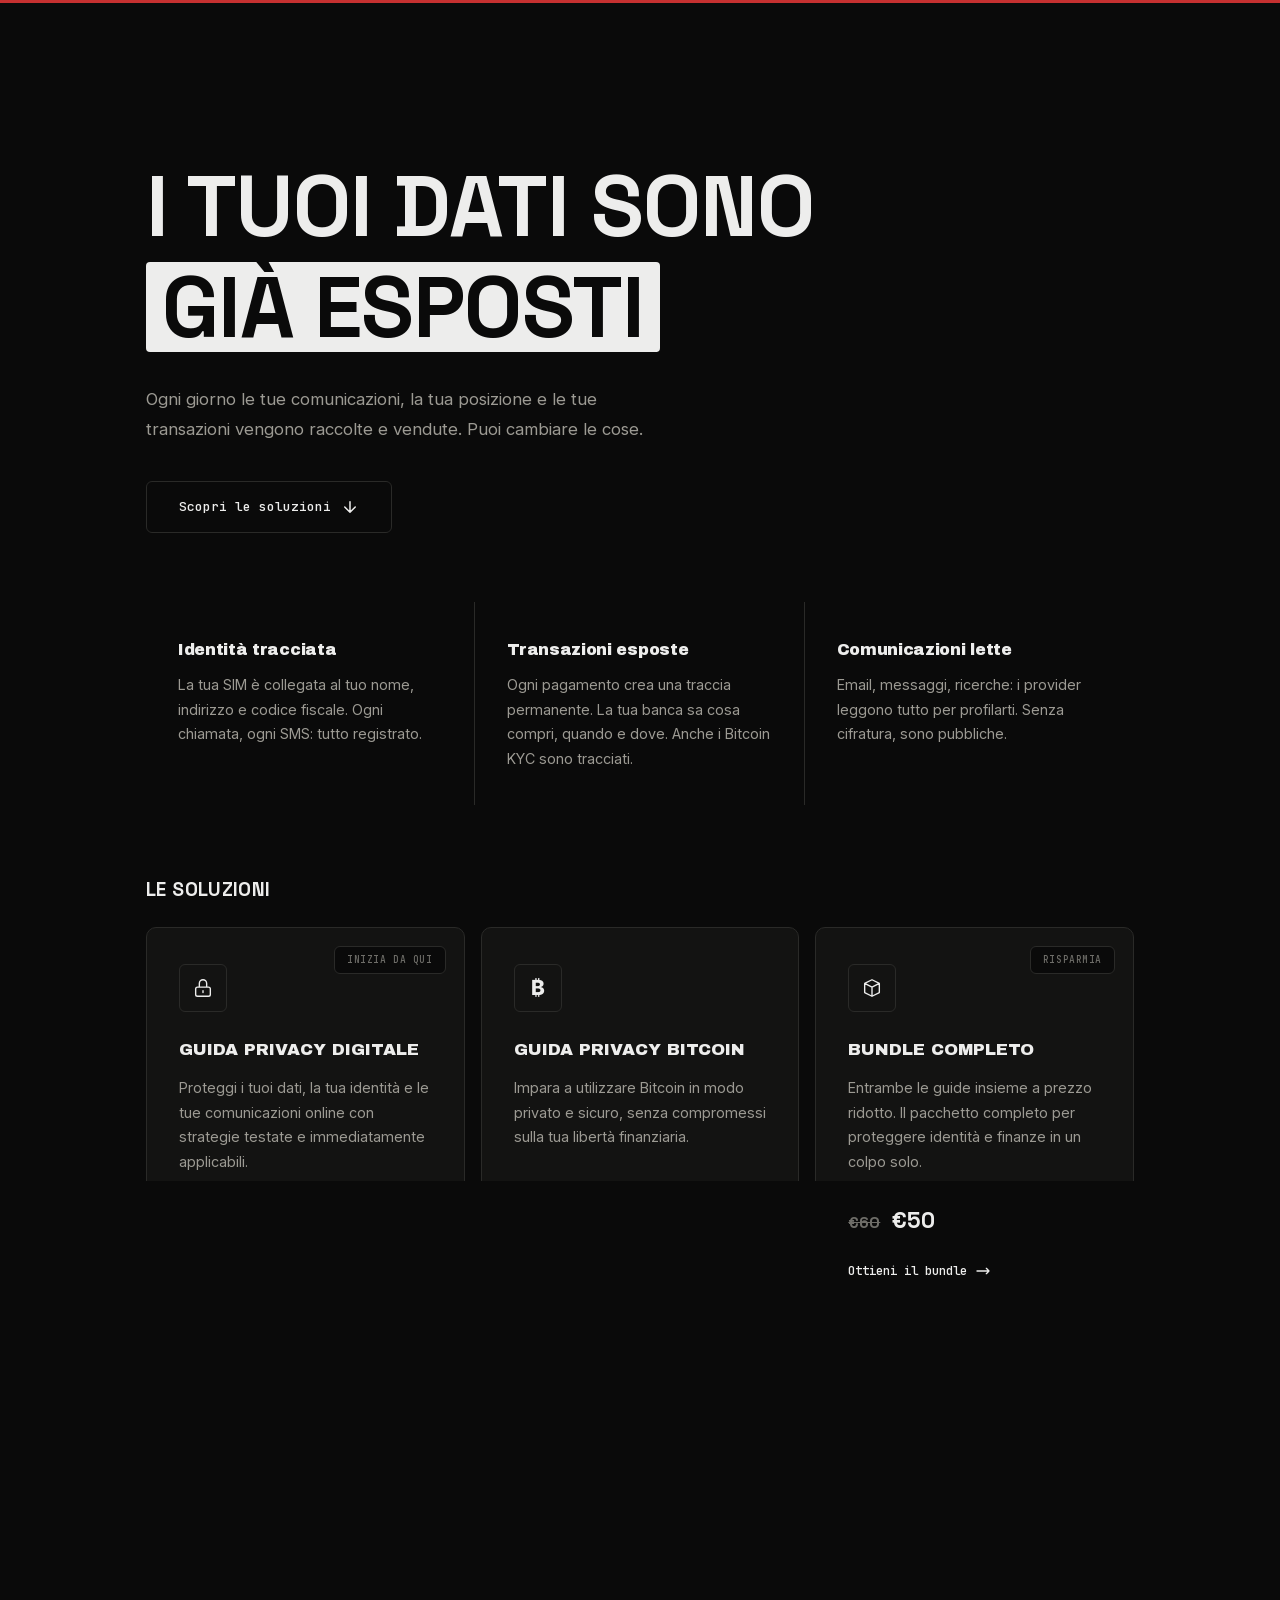
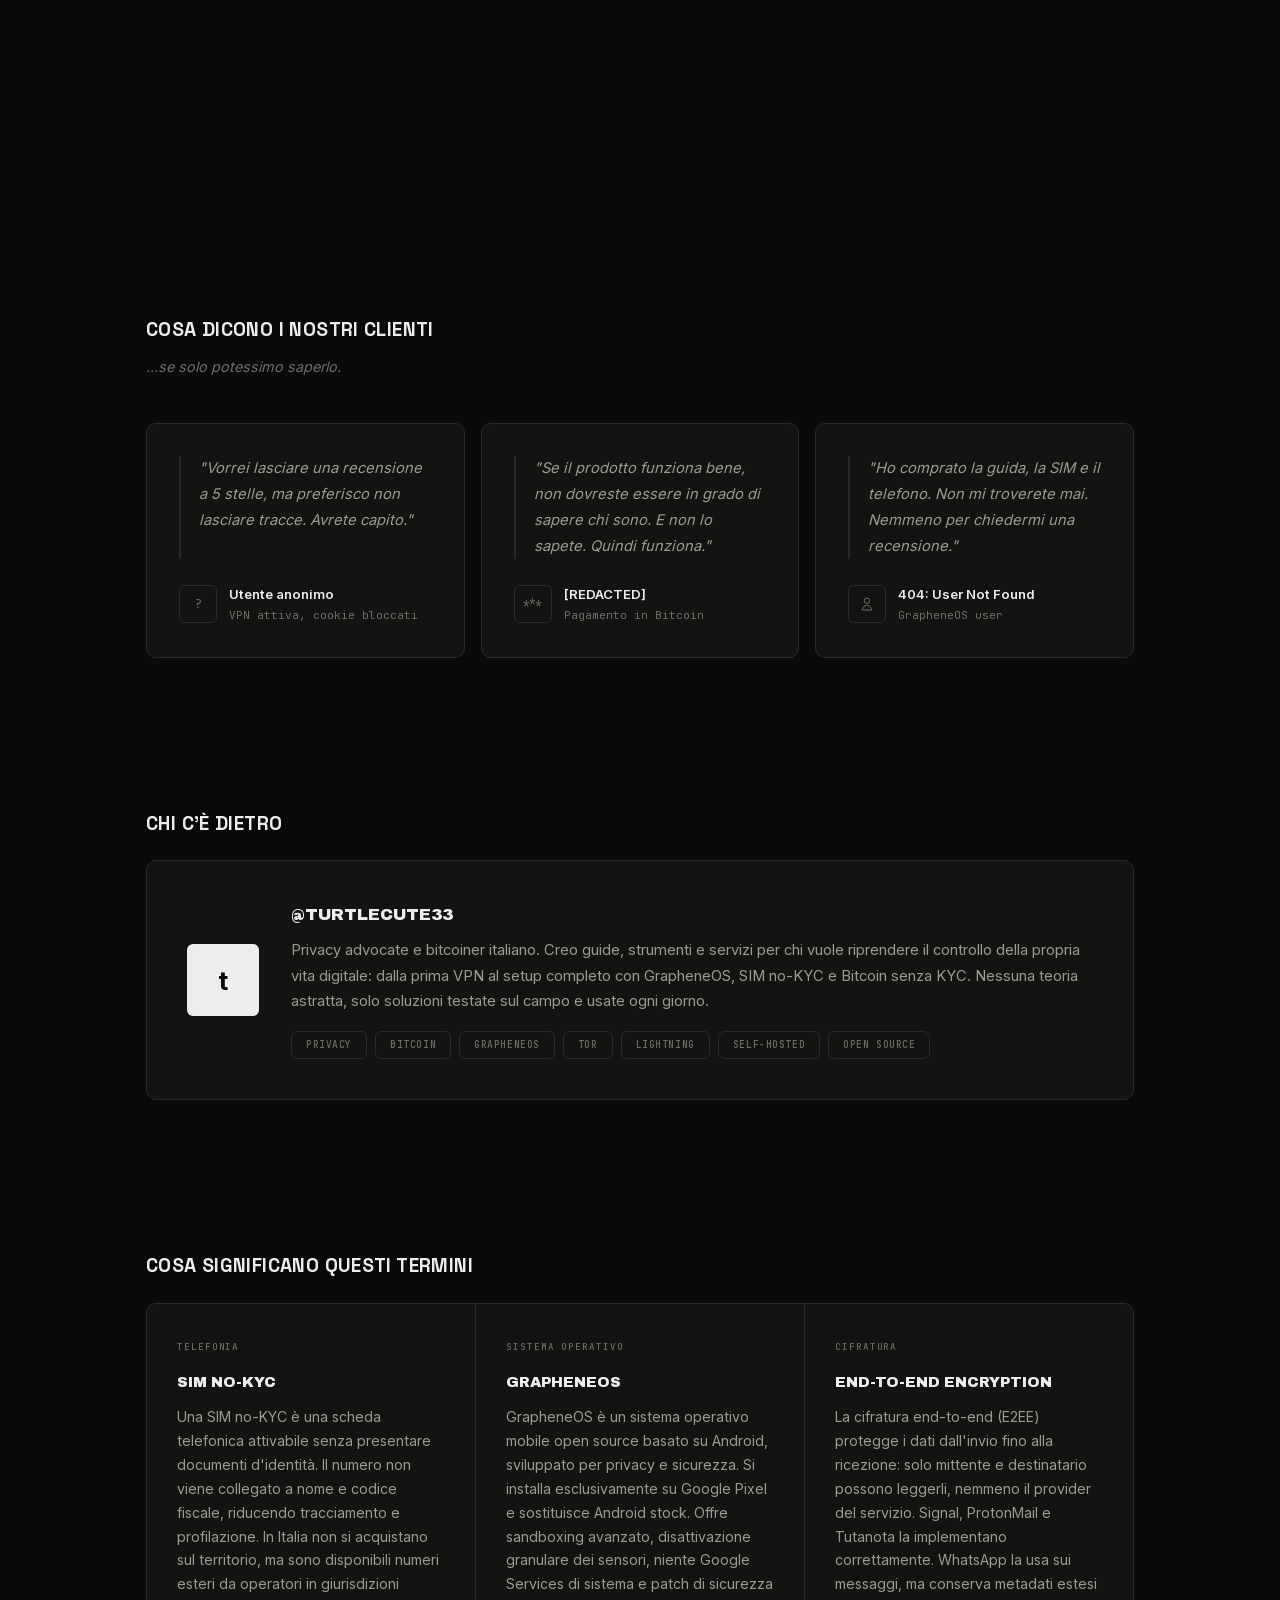
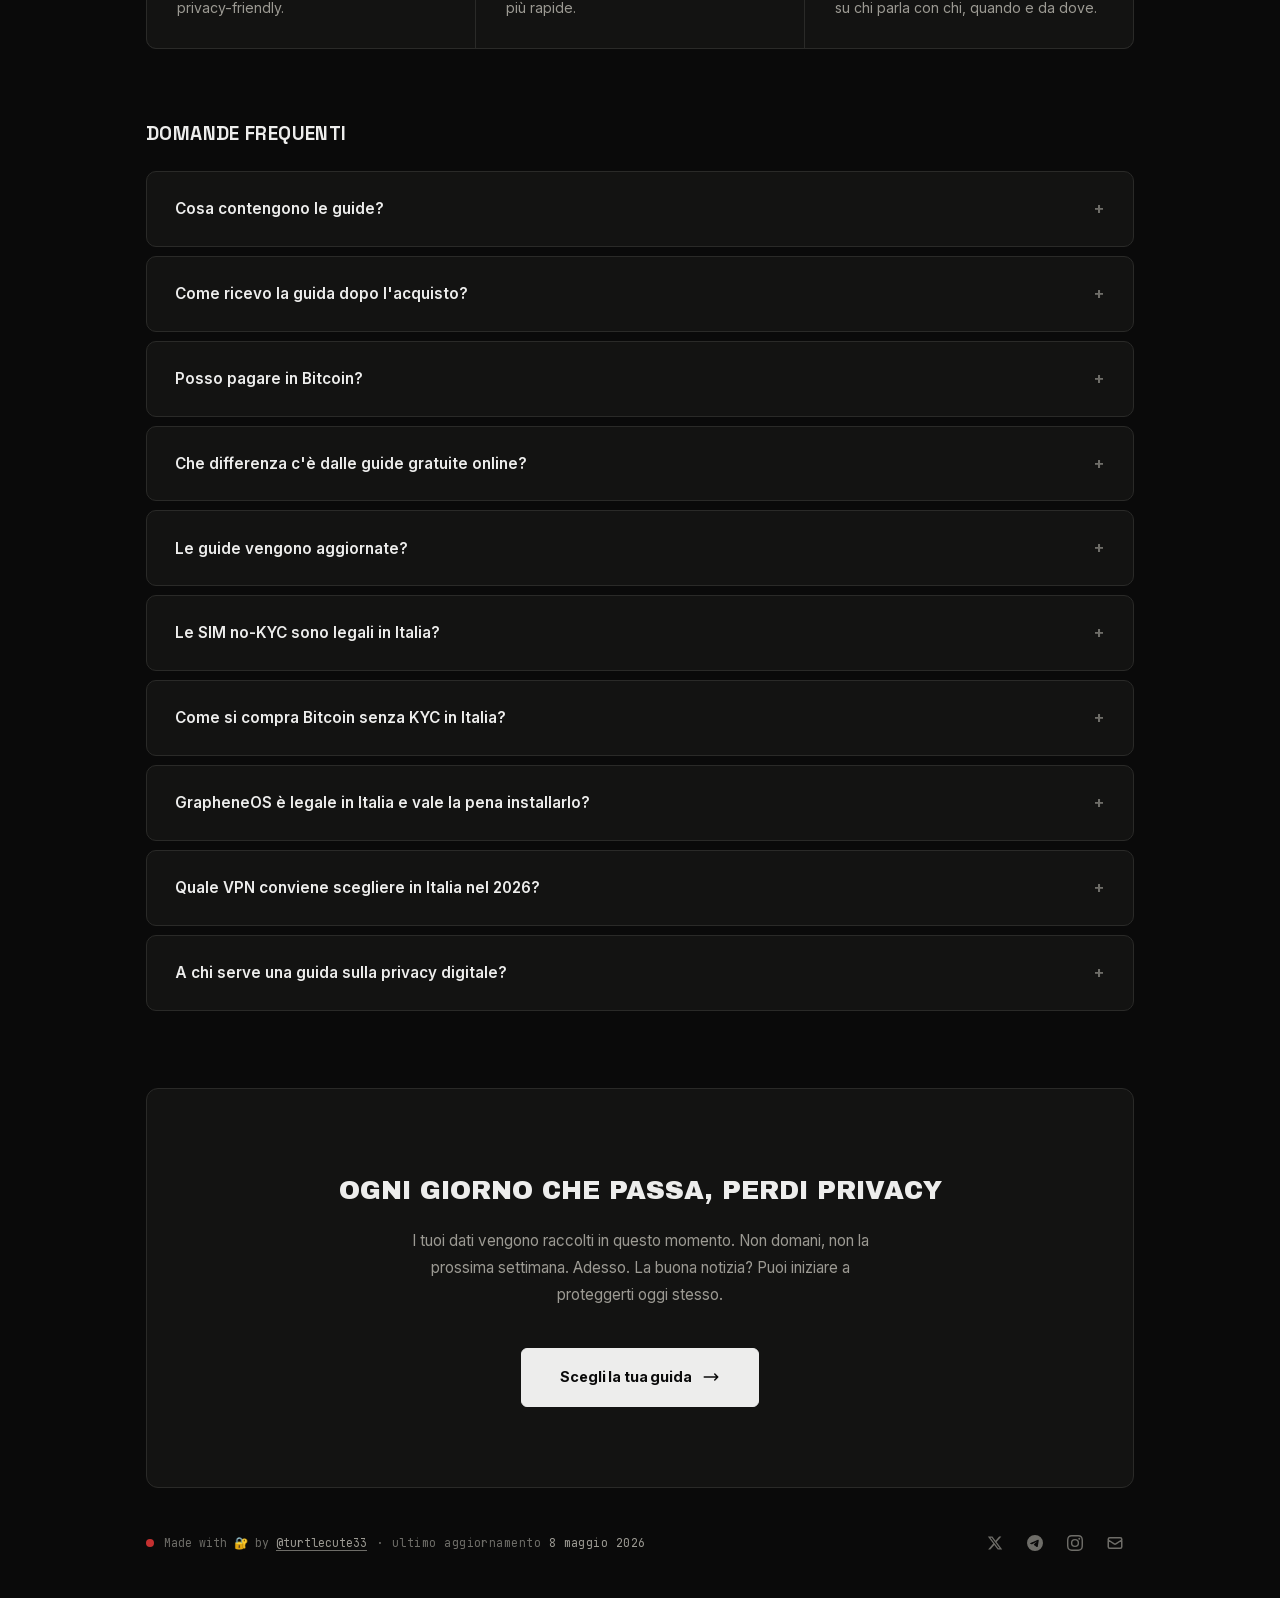
==== commit 272d7cb6: "Add Privacy Phone deep page with GrapheneOS details and Telegram CTA - New /privacy-phone page: pric" ====
--- a/index.html
+++ b/index.html
@@ -308,7 +308,7 @@
                         "price": "650.00",
                         "priceCurrency": "EUR",
                         "availability": "https://schema.org/InStock",
-                        "url": "https://t.me/privacyphoneitalia/13"
+                        "url": "https://shop.priorato.org/privacy-phone"
                     }
                 }
             }
@@ -995,6 +995,8 @@
         }
         .foot-socials a:hover{color:var(--fg);background:rgba(255,255,255,.05)}
         .foot-socials svg{width:16px;height:16px}
+        /* mail icon is stroke-based: compensate optical size vs filled icons */
+        .foot-socials a[href^="mailto"] svg{width:18px;height:18px}
 
         /* ═══ STICKY CTA MOBILE ═══ */
         .sticky-cta{
@@ -1156,7 +1158,7 @@
                     <span class="go">Ottieni ora <svg viewBox="0 0 24 24"><path d="M17 8l4 4m0 0l-4 4m4-4H3"/></svg></span>
                 </a>
 
-                <a data-umami-event="Telefoni" href="https://t.me/privacyphoneitalia/13" class="card" target="_blank" rel="noopener">
+                <a data-umami-event="Telefoni" href="/privacy-phone" class="card">
                     <span class="pill">Su misura</span>
                     <div class="card-ico">
                         <svg viewBox="0 0 24 24"><rect x="7" y="2" width="10" height="20" rx="2"/><path d="M11 18h2"/></svg>
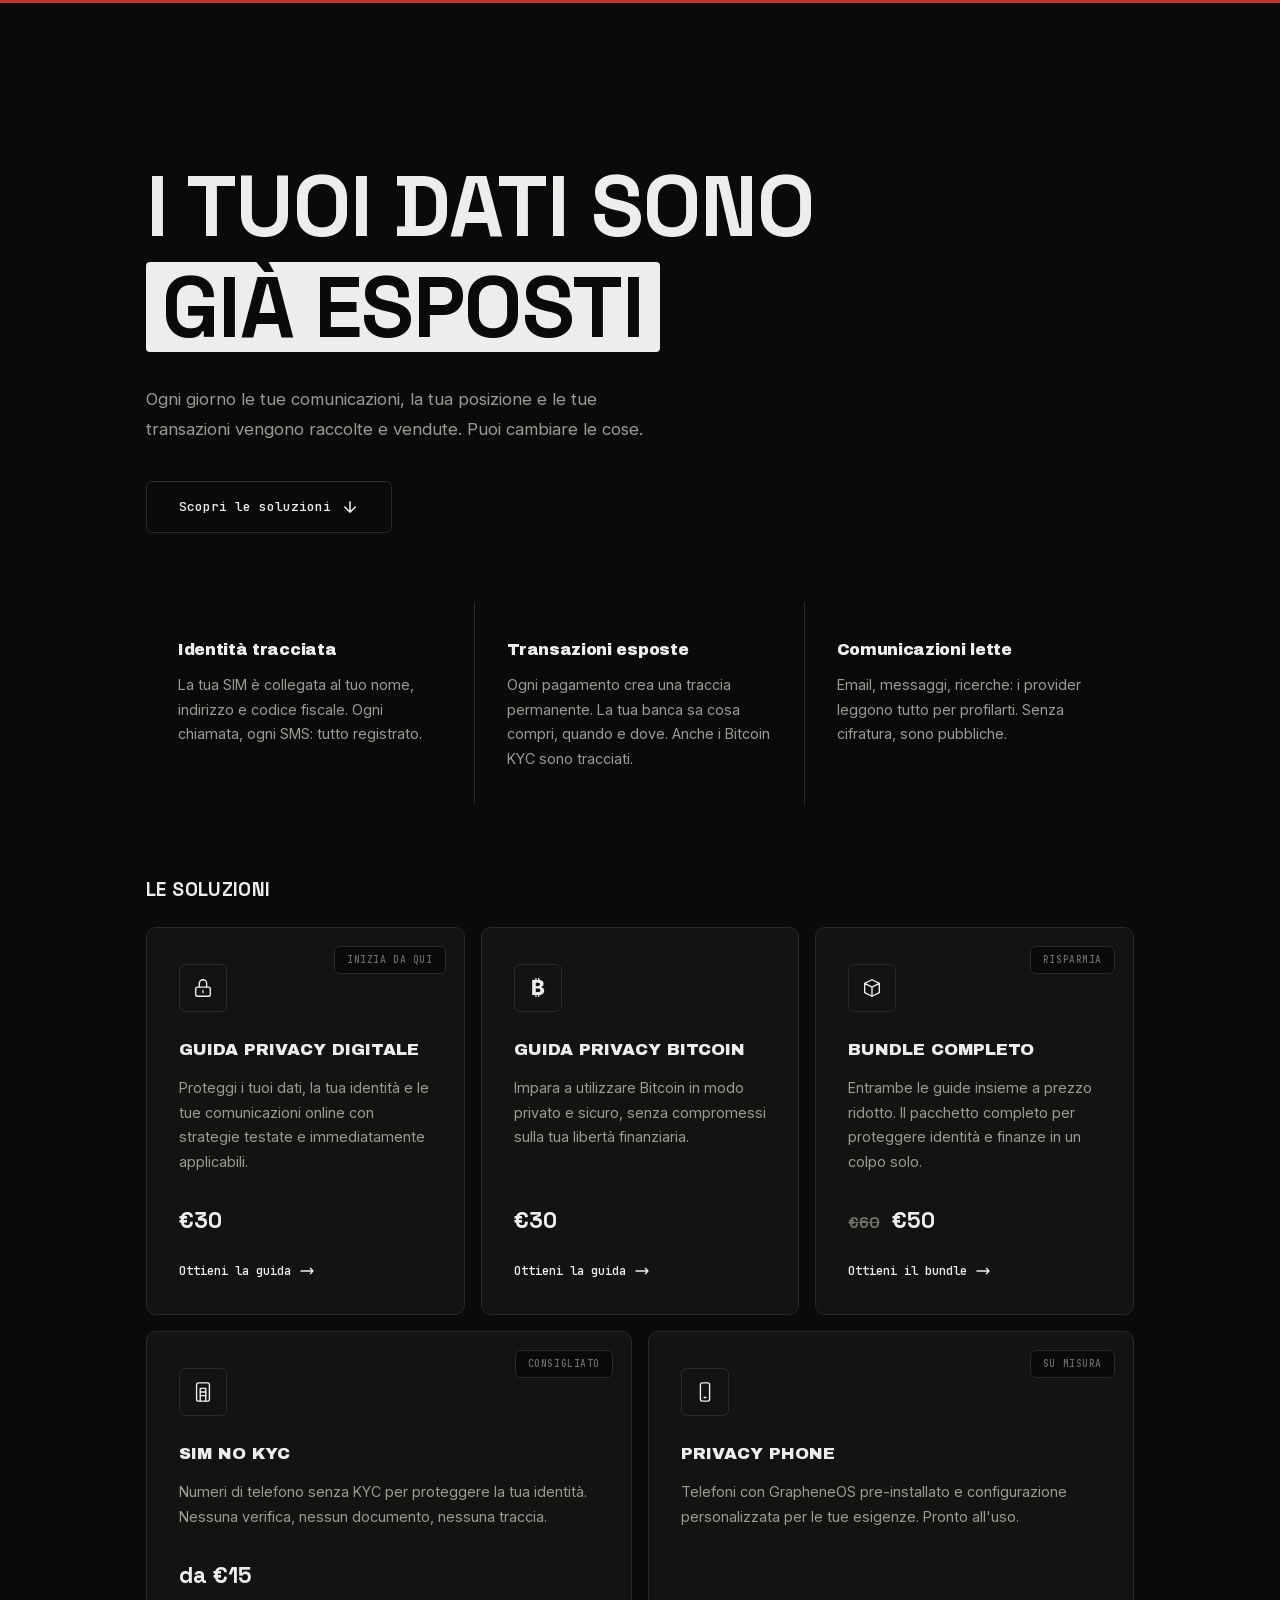
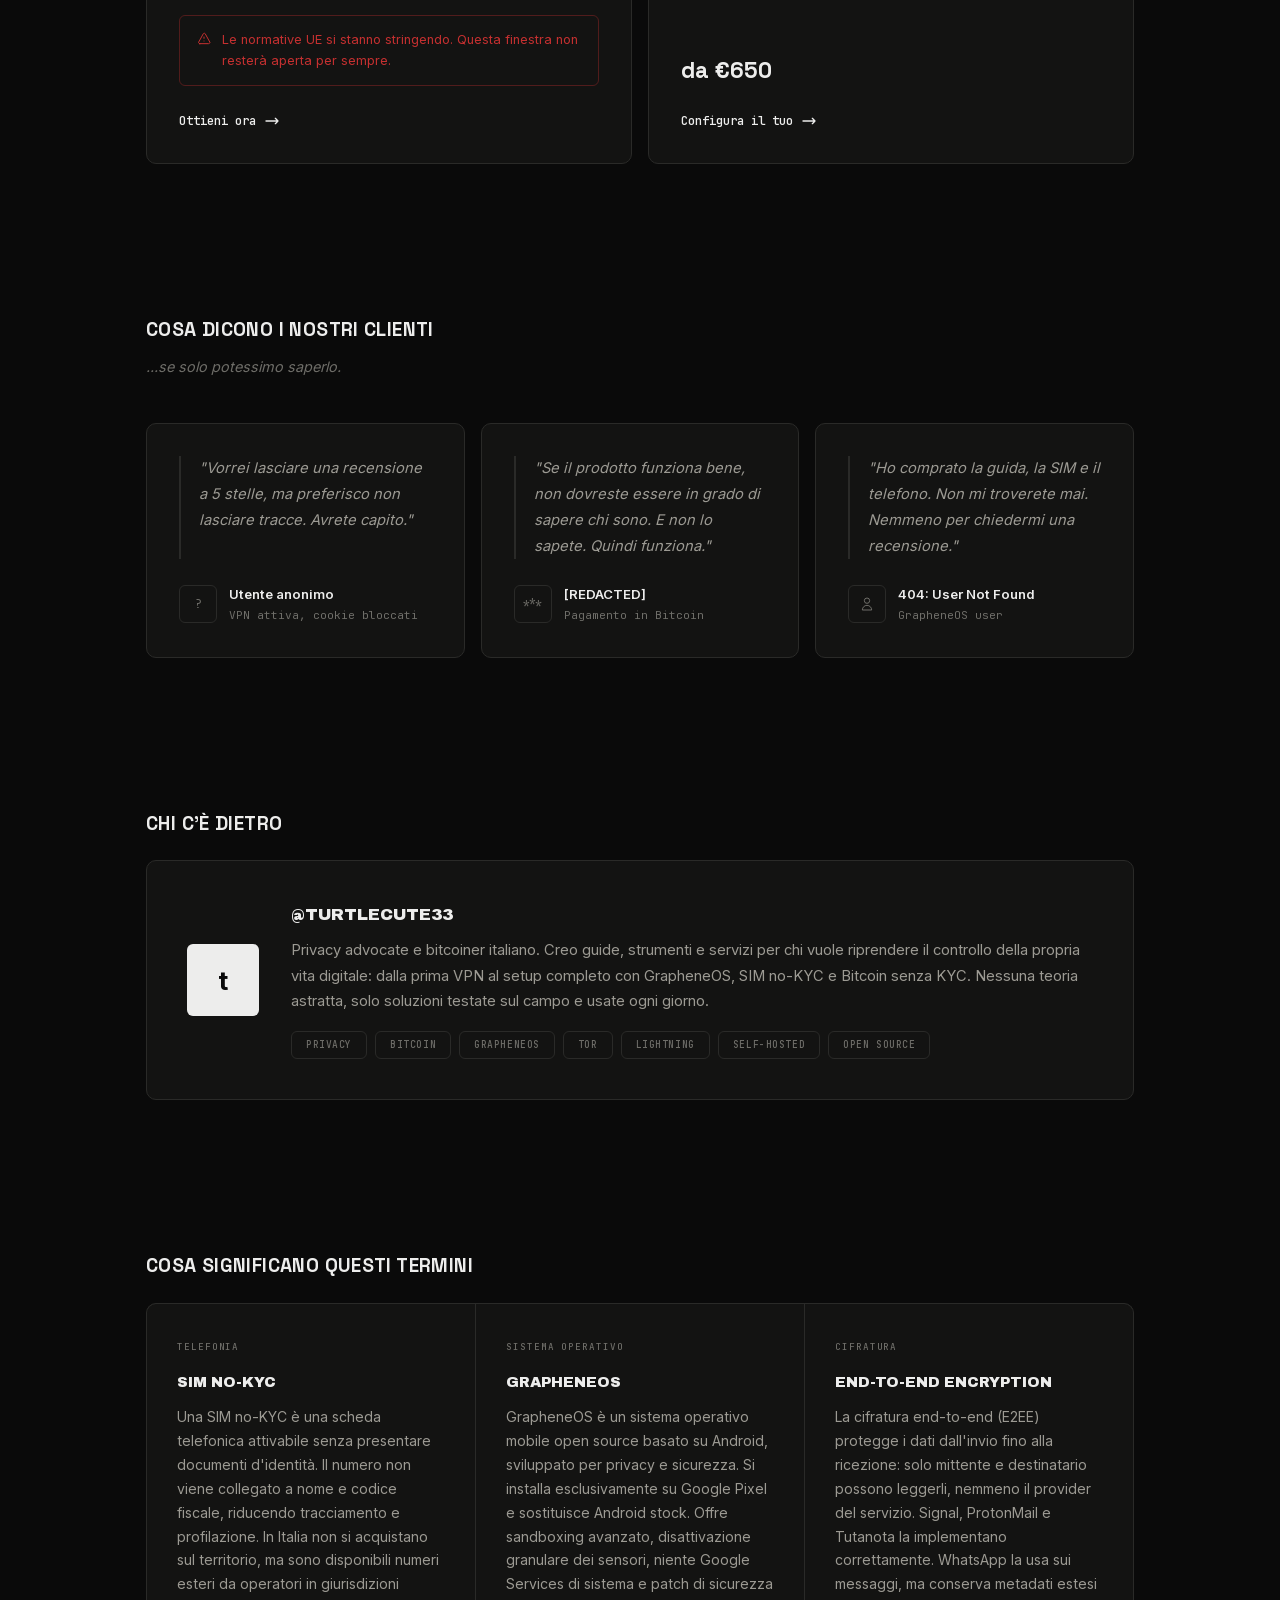
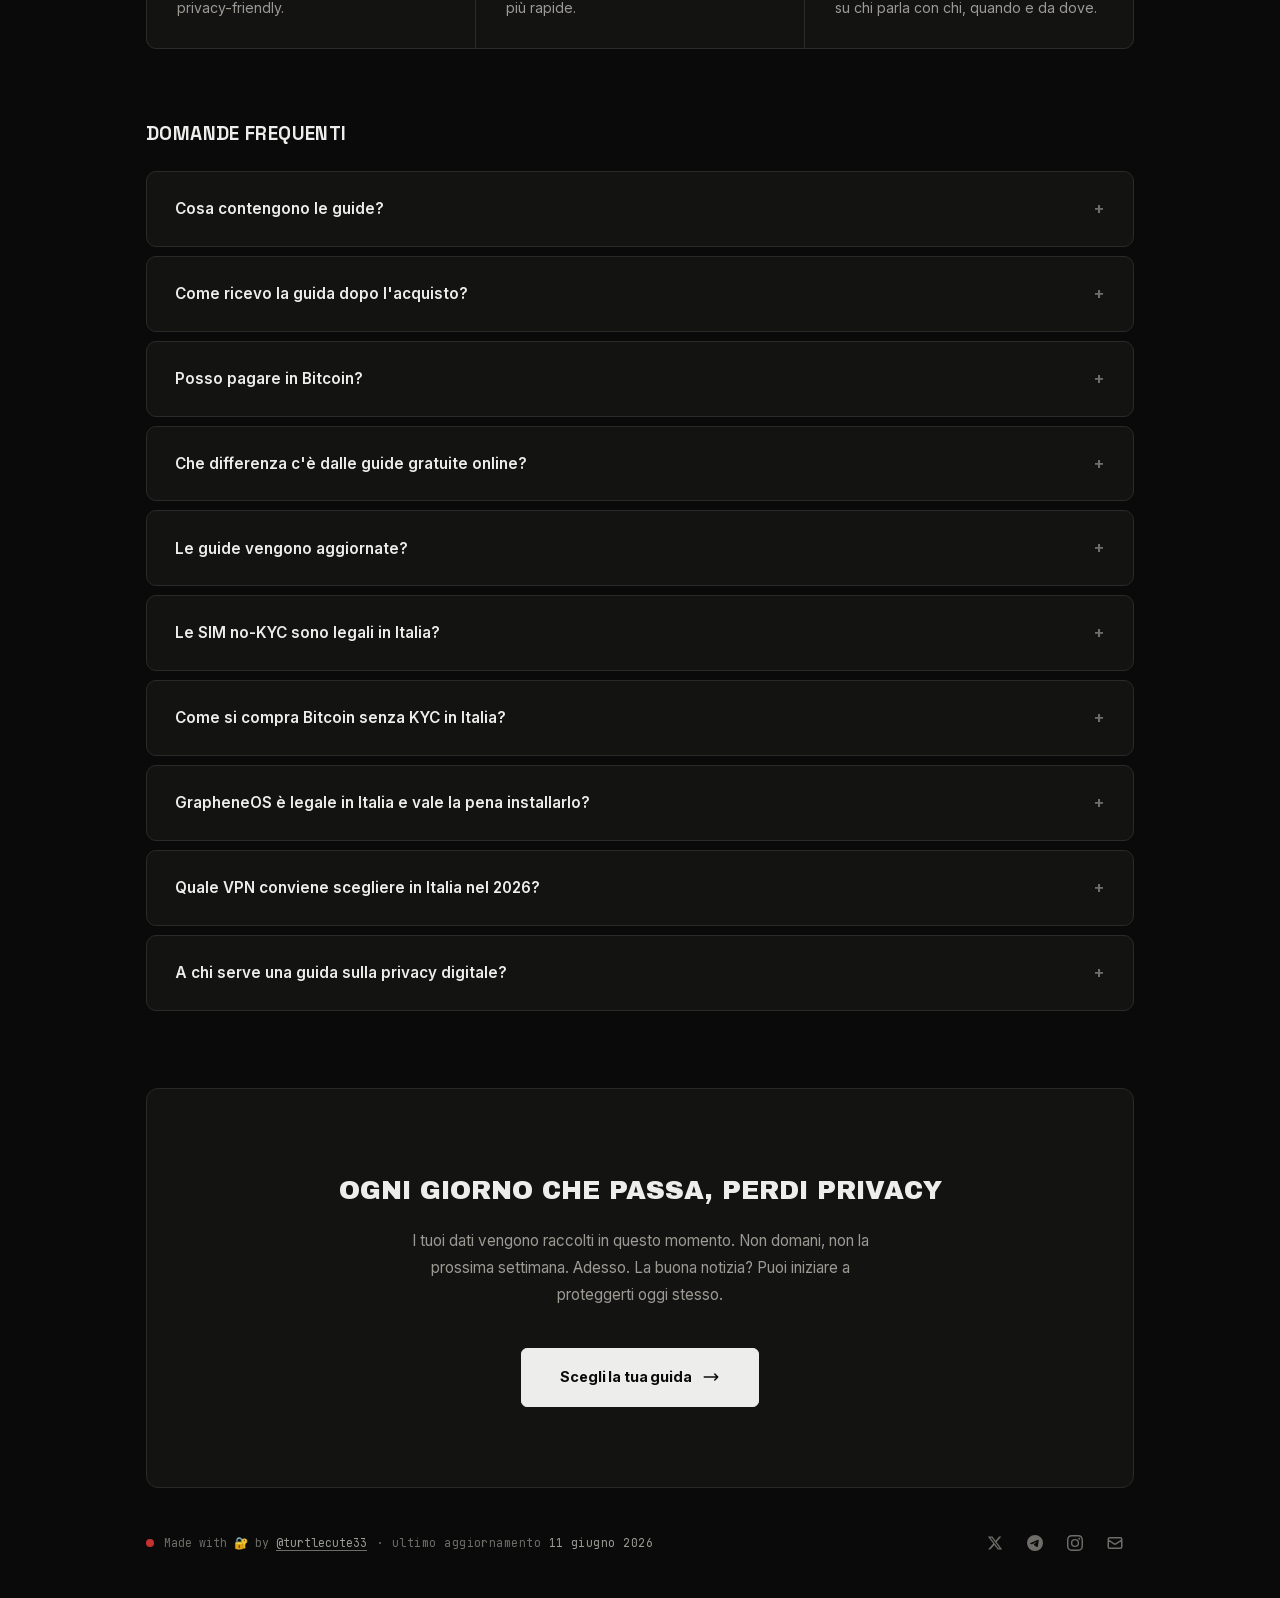
==== commit 482c51ed: "Freshness dates + extra Umami events - Bump sitemap lastmod, WebSite dateModified and footer date to" ====
--- a/index.html
+++ b/index.html
@@ -64,7 +64,7 @@
         "url": "https://shop.priorato.org/",
         "description": "Guide complete sulla privacy informatica e Bitcoin. Proteggi la tua libertà digitale.",
         "inLanguage": "it",
-        "dateModified": "2026-05-08",
+        "dateModified": "2026-06-11",
         "author": {
             "@type": "Person",
             "name": "turtlecute33",
@@ -1081,7 +1081,7 @@
         <h1>I tuoi dati sono <span class="hl">già esposti</span></h1>
         <p class="hero-p">Ogni giorno le tue comunicazioni, la tua posizione e le tue transazioni vengono raccolte e vendute. Puoi cambiare le cose.</p>
         <!-- Fix 3: Hero CTA -->
-        <a href="#soluzioni" class="hero-cta">Scopri le soluzioni <svg viewBox="0 0 24 24" width="18" height="18" stroke="currentColor" fill="none" stroke-width="2" stroke-linecap="round" stroke-linejoin="round"><path d="M12 5v14m-7-7l7 7 7-7"/></svg></a>
+        <a href="#soluzioni" class="hero-cta" data-umami-event="Hero CTA">Scopri le soluzioni <svg viewBox="0 0 24 24" width="18" height="18" stroke="currentColor" fill="none" stroke-width="2" stroke-linecap="round" stroke-linejoin="round"><path d="M12 5v14m-7-7l7 7 7-7"/></svg></a>
     </section>
 
     <!-- THREATS -->
@@ -1314,13 +1314,13 @@
             <div class="foot-brand">
                 <div class="foot-dot"></div>
                 <span>Made with 🔐 by <a href="https://x.com/turtlecute33">@turtlecute33</a></span>
-                <span class="foot-updated">· ultimo aggiornamento <time datetime="2026-05-08">8 maggio 2026</time></span>
+                <span class="foot-updated">· ultimo aggiornamento <time datetime="2026-06-11">11 giugno 2026</time></span>
             </div>
             <div class="foot-socials">
                 <a href="https://x.com/turtlecute33" aria-label="Profilo X (Twitter) di turtlecute33" title="X" target="_blank" rel="noopener"><svg viewBox="0 0 24 24" fill="currentColor" aria-hidden="true"><path d="M18.244 2.25h3.308l-7.227 8.26 8.502 11.24H16.17l-5.214-6.817L4.99 21.75H1.68l7.73-8.835L1.254 2.25H8.08l4.713 6.231zm-1.161 17.52h1.833L7.084 4.126H5.117z"/></svg></a>
-                <a href="https://t.me/Turtlecute33" aria-label="Canale Telegram di turtlecute33" title="Telegram" target="_blank" rel="noopener"><svg viewBox="0 0 24 24" fill="currentColor" aria-hidden="true"><path d="M11.944 0A12 12 0 0 0 0 12a12 12 0 0 0 12 12 12 12 0 0 0 12-12A12 12 0 0 0 12 0a12 12 0 0 0-.056 0zm4.962 7.224c.1-.002.321.023.465.14a.506.506 0 0 1 .171.325c.016.093.036.306.02.472-.18 1.898-.962 6.502-1.36 8.627-.168.9-.499 1.201-.82 1.23-.696.065-1.225-.46-1.9-.902-1.056-.693-1.653-1.124-2.678-1.8-1.185-.78-.417-1.21.258-1.91.177-.184 3.247-2.977 3.307-3.23.007-.032.014-.15-.056-.212s-.174-.041-.249-.024c-.106.024-1.793 1.14-5.061 3.345-.48.33-.913.49-1.302.48-.428-.008-1.252-.241-1.865-.44-.752-.245-1.349-.374-1.297-.789.027-.216.325-.437.893-.663 3.498-1.524 5.83-2.529 6.998-3.014 3.332-1.386 4.025-1.627 4.476-1.635z"/></svg></a>
+                <a href="https://t.me/Turtlecute33" data-umami-event="Footer Telegram" aria-label="Canale Telegram di turtlecute33" title="Telegram" target="_blank" rel="noopener"><svg viewBox="0 0 24 24" fill="currentColor" aria-hidden="true"><path d="M11.944 0A12 12 0 0 0 0 12a12 12 0 0 0 12 12 12 12 0 0 0 12-12A12 12 0 0 0 12 0a12 12 0 0 0-.056 0zm4.962 7.224c.1-.002.321.023.465.14a.506.506 0 0 1 .171.325c.016.093.036.306.02.472-.18 1.898-.962 6.502-1.36 8.627-.168.9-.499 1.201-.82 1.23-.696.065-1.225-.46-1.9-.902-1.056-.693-1.653-1.124-2.678-1.8-1.185-.78-.417-1.21.258-1.91.177-.184 3.247-2.977 3.307-3.23.007-.032.014-.15-.056-.212s-.174-.041-.249-.024c-.106.024-1.793 1.14-5.061 3.345-.48.33-.913.49-1.302.48-.428-.008-1.252-.241-1.865-.44-.752-.245-1.349-.374-1.297-.789.027-.216.325-.437.893-.663 3.498-1.524 5.83-2.529 6.998-3.014 3.332-1.386 4.025-1.627 4.476-1.635z"/></svg></a>
                 <a href="https://instagram.com/turtlecute33" aria-label="Profilo Instagram di turtlecute33" title="Instagram" target="_blank" rel="noopener"><svg viewBox="0 0 24 24" fill="currentColor" aria-hidden="true"><path d="M12 2.163c3.204 0 3.584.012 4.85.07 3.252.148 4.771 1.691 4.919 4.919.058 1.265.069 1.645.069 4.849 0 3.205-.012 3.584-.069 4.849-.149 3.225-1.664 4.771-4.919 4.919-1.266.058-1.644.07-4.85.07-3.204 0-3.584-.012-4.849-.07-3.26-.149-4.771-1.699-4.919-4.92-.058-1.265-.07-1.644-.07-4.849 0-3.204.013-3.583.07-4.849.149-3.227 1.664-4.771 4.919-4.919 1.266-.057 1.645-.069 4.849-.069zM12 0C8.741 0 8.333.014 7.053.072 2.695.272.273 2.69.073 7.052.014 8.333 0 8.741 0 12c0 3.259.014 3.668.072 4.948.2 4.358 2.618 6.78 6.98 6.98C8.333 23.986 8.741 24 12 24c3.259 0 3.668-.014 4.948-.072 4.354-.2 6.782-2.618 6.979-6.98.059-1.28.073-1.689.073-4.948 0-3.259-.014-3.667-.072-4.947-.196-4.354-2.617-6.78-6.979-6.98C15.668.014 15.259 0 12 0zm0 5.838a6.162 6.162 0 1 0 0 12.324 6.162 6.162 0 0 0 0-12.324zM12 16a4 4 0 1 1 0-8 4 4 0 0 1 0 8zm6.406-11.845a1.44 1.44 0 1 0 0 2.881 1.44 1.44 0 0 0 0-2.881z"/></svg></a>
-                <a href="mailto:turtlecute@proton.me" aria-label="Email a turtlecute@proton.me" title="Email" target="_blank" rel="noopener"><svg viewBox="0 0 24 24" fill="none" stroke="currentColor" stroke-width="2" stroke-linecap="round" stroke-linejoin="round" aria-hidden="true"><path d="M3 8l7.89 5.26a2 2 0 002.22 0L21 8M5 19h14a2 2 0 002-2V7a2 2 0 00-2-2H5a2 2 0 00-2 2v10a2 2 0 002 2z"/></svg></a>
+                <a href="mailto:turtlecute@proton.me" data-umami-event="Footer Email" aria-label="Email a turtlecute@proton.me" title="Email" target="_blank" rel="noopener"><svg viewBox="0 0 24 24" fill="none" stroke="currentColor" stroke-width="2" stroke-linecap="round" stroke-linejoin="round" aria-hidden="true"><path d="M3 8l7.89 5.26a2 2 0 002.22 0L21 8M5 19h14a2 2 0 002-2V7a2 2 0 00-2-2H5a2 2 0 00-2 2v10a2 2 0 002 2z"/></svg></a>
             </div>
         </div>
     </footer>
@@ -1337,6 +1337,13 @@
     e.forEach(x=>{if(x.isIntersecting){x.target.classList.add('v');io.unobserve(x.target)}})
 },{threshold:.12});
 document.querySelectorAll('.sr,.sr-stagger').forEach(el=>io.observe(el));
+
+// Umami: traccia quali FAQ vengono aperte
+document.querySelectorAll('.faq-item').forEach(d=>{
+    d.addEventListener('toggle',()=>{
+        if(d.open&&window.umami)umami.track('FAQ aperta',{domanda:d.querySelector('summary').textContent.trim()});
+    });
+});
 
 // Sticky CTA: visibile dopo l'hero, nascosto quando prodotti o CTA finale sono in vista
 (()=>{
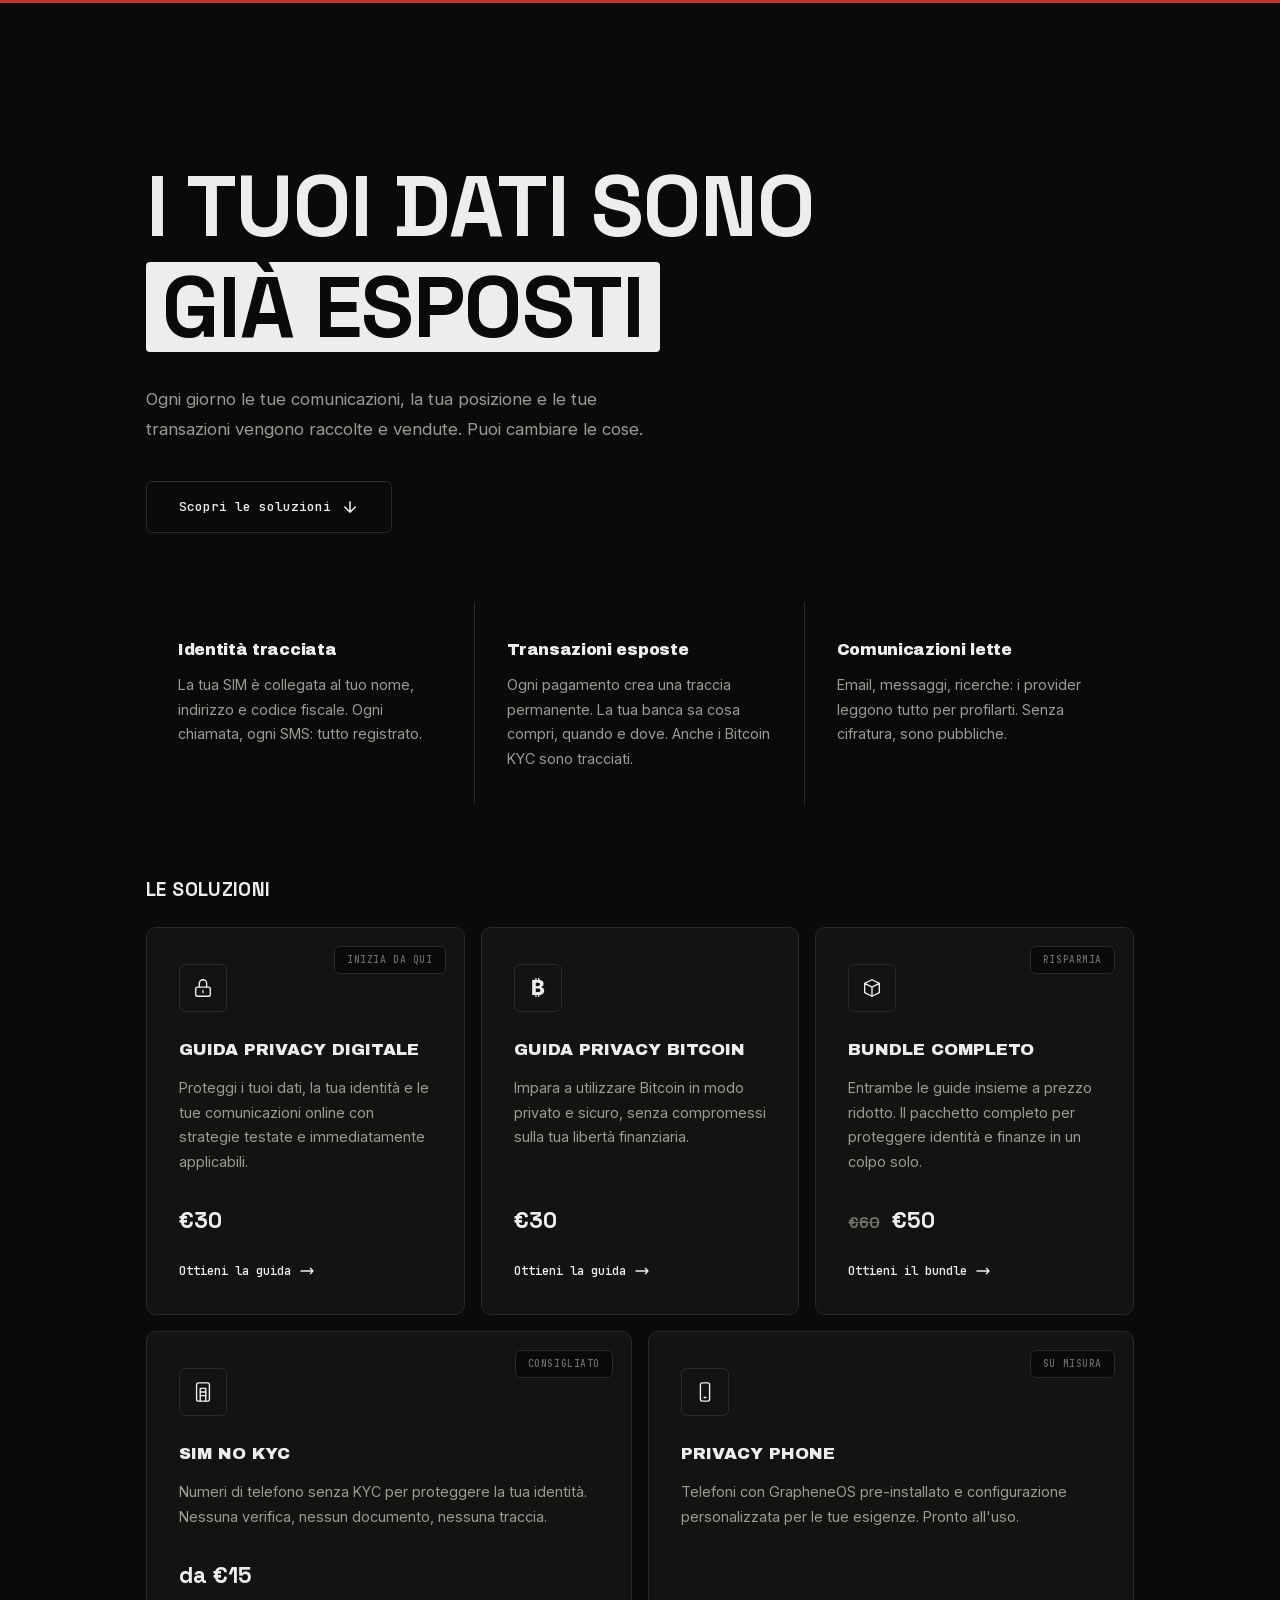
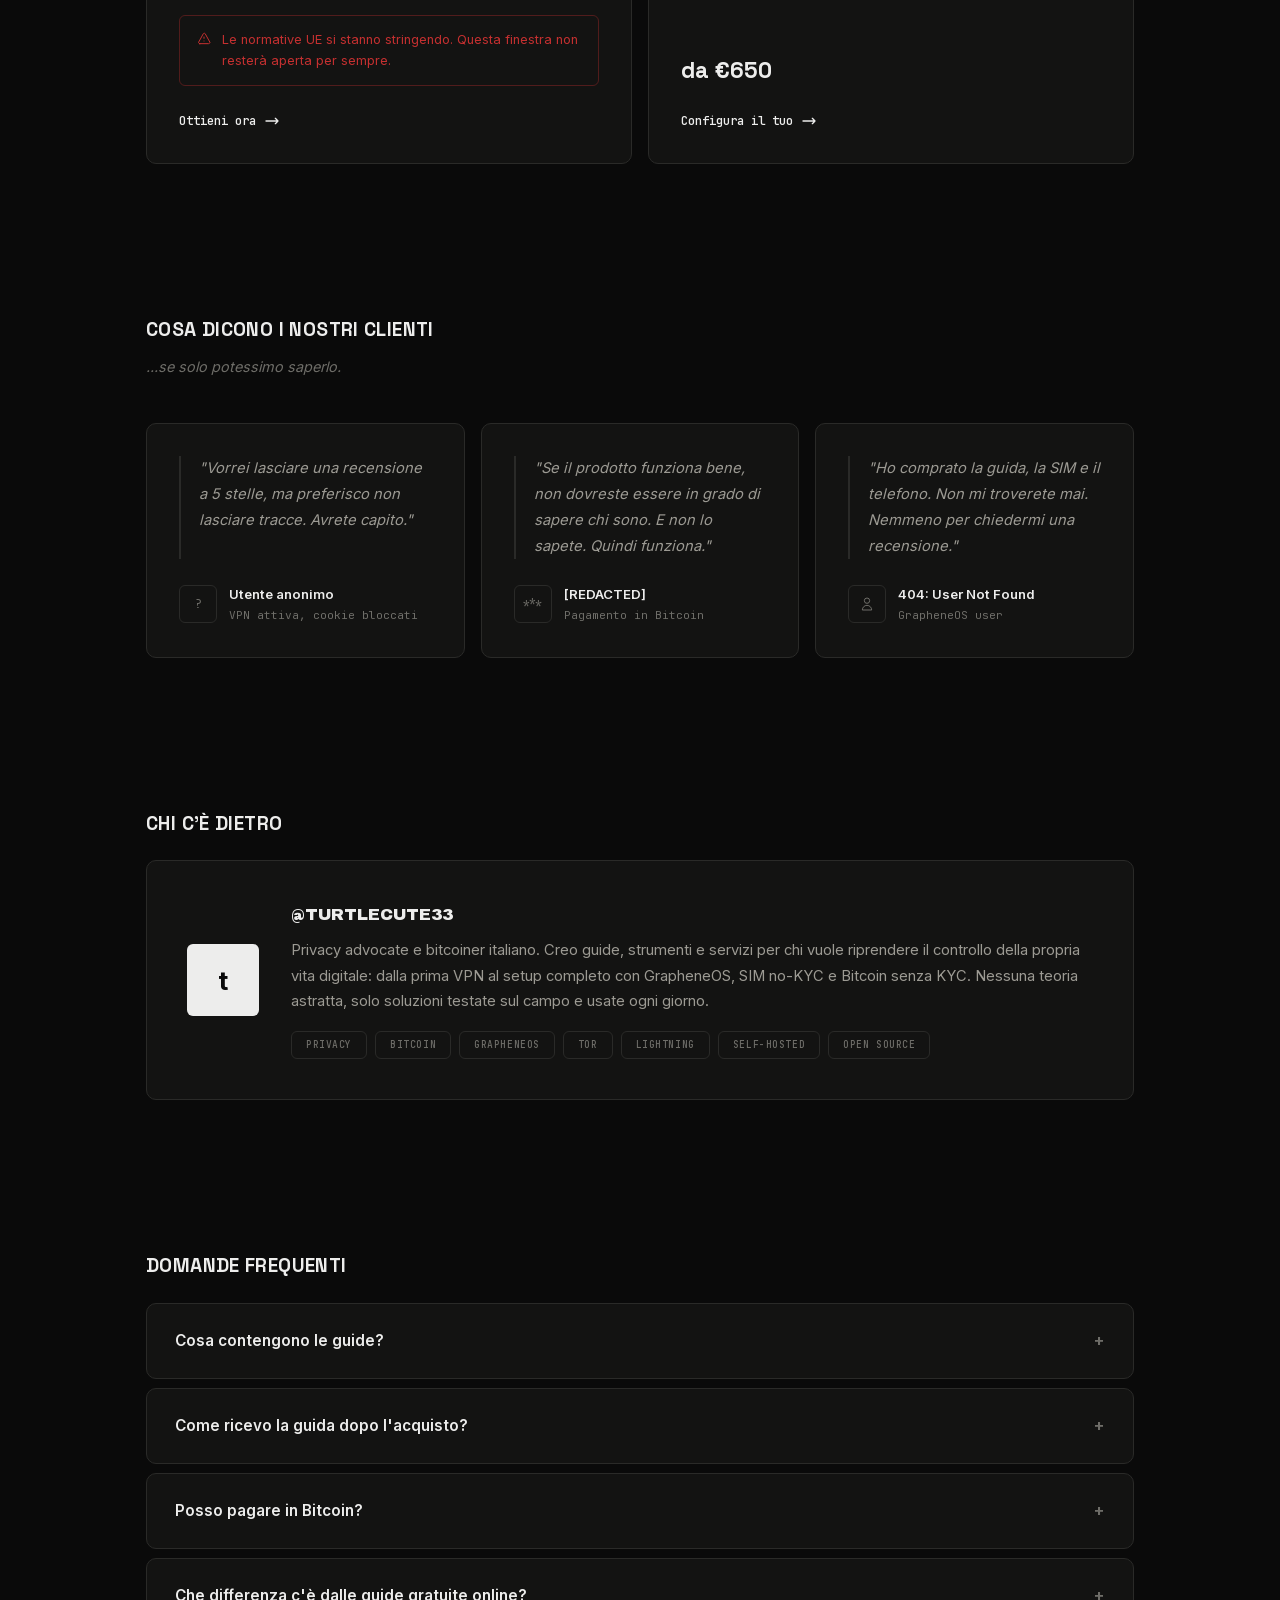
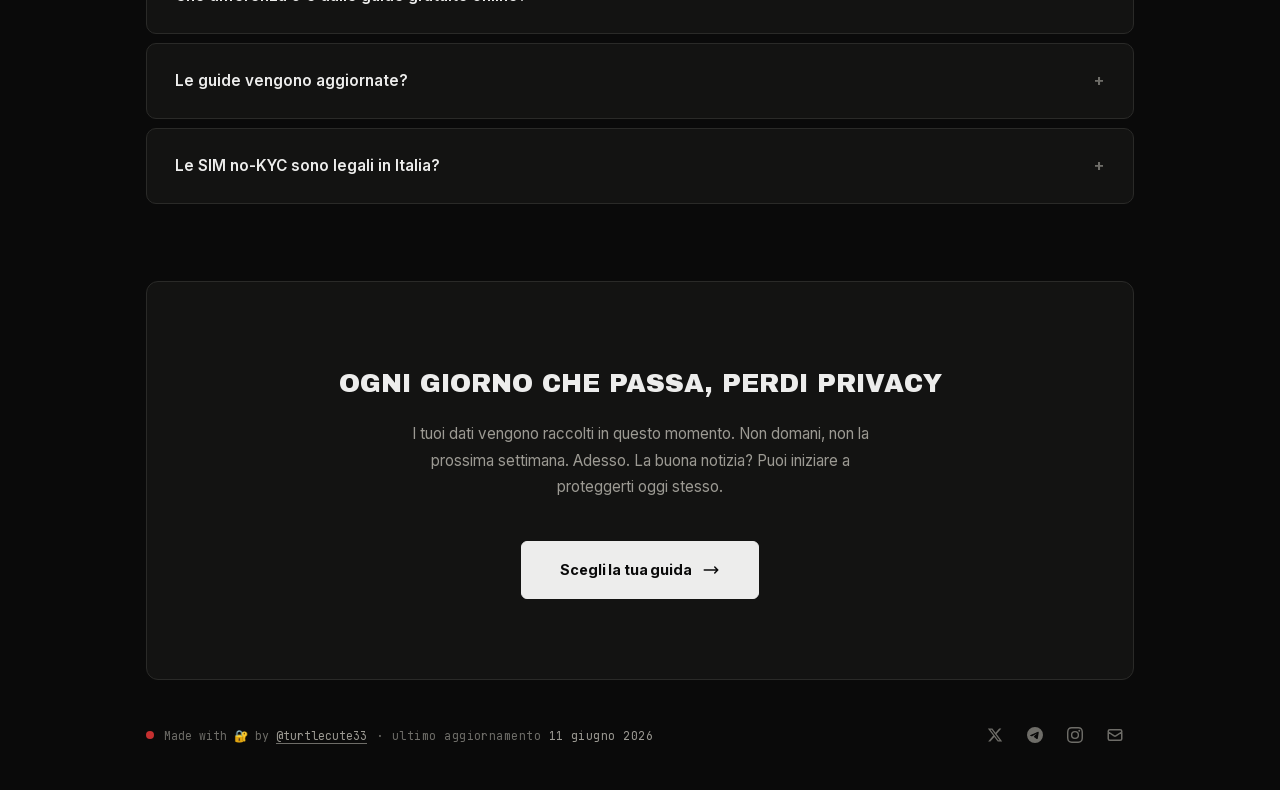
==== commit c504b8b2: "Trim SEO-only sections from home Funnel now comes from external sites, so remove content that only s" ====
--- a/index.html
+++ b/index.html
@@ -215,38 +215,6 @@
                 "acceptedAnswer": {
                     "@type": "Answer",
                     "text": "L'acquisto e l'uso di una SIM no-KYC straniera è legale in Italia. La normativa italiana impone l'identificazione a chi vende SIM nazionali, ma non vieta di utilizzare numeri esteri o servizi di privacy. Verifica sempre la giurisdizione di emissione e i suoi obblighi di conservazione dati prima di sceglierla."
-                }
-            },
-            {
-                "@type": "Question",
-                "name": "Come si compra Bitcoin senza KYC in Italia?",
-                "acceptedAnswer": {
-                    "@type": "Answer",
-                    "text": "Le opzioni principali sono: piattaforme peer-to-peer come Bisq, HodlHodl e Robosats, dove gli utenti scambiano direttamente; alcuni ATM Bitcoin sotto soglie ridotte; mining; pagamento per beni e servizi. La Guida Privacy Bitcoin spiega ogni metodo con vantaggi, rischi, setup pratico e implicazioni fiscali."
-                }
-            },
-            {
-                "@type": "Question",
-                "name": "GrapheneOS è legale in Italia e vale la pena installarlo?",
-                "acceptedAnswer": {
-                    "@type": "Answer",
-                    "text": "Sì, GrapheneOS è perfettamente legale e si installa solo su Google Pixel ufficiali. Vale la pena se cerchi un sistema mobile con privacy e sicurezza superiori ad Android stock e iOS, mantenendo compatibilità con la maggior parte delle app (incluse Play Store in sandbox e app bancarie)."
-                }
-            },
-            {
-                "@type": "Question",
-                "name": "Quale VPN conviene scegliere in Italia nel 2026?",
-                "acceptedAnswer": {
-                    "@type": "Answer",
-                    "text": "Le VPN più rispettose della privacy oggi sono Mullvad, IVPN e Obscura VPN. Criteri chiave: policy no-log auditata da terze parti, pagamento anonimo (Bitcoin o contanti), niente email obbligatoria all'iscrizione, giurisdizione trasparente. Una VPN non rende anonimi: protegge dal provider locale, ma il provider VPN vede comunque il traffico."
-                }
-            },
-            {
-                "@type": "Question",
-                "name": "A chi serve una guida sulla privacy digitale?",
-                "acceptedAnswer": {
-                    "@type": "Answer",
-                    "text": "Serve a chiunque voglia ridurre la propria esposizione a tracciamento commerciale, profilazione, data broker, stalking o sorveglianza. È particolarmente utile a giornalisti, attivisti, professionisti che gestiscono dati sensibili (avvocati, medici, commercialisti), imprenditori e chiunque consideri la privacy un diritto fondamentale e voglia esercitarlo concretamente."
                 }
             }
         ]
@@ -347,55 +315,6 @@
     }
     </script>
 
-    <!-- HowTo schema -->
-    <script type="application/ld+json">
-    {
-        "@context": "https://schema.org",
-        "@type": "HowTo",
-        "name": "Come iniziare a proteggere la tua privacy digitale",
-        "description": "Percorso pratico in 5 step per ridurre la tua esposizione digitale, partendo da zero.",
-        "inLanguage": "it",
-        "totalTime": "P30D",
-        "estimatedCost": {"@type": "MonetaryAmount", "currency": "EUR", "value": "30"},
-        "supply": [
-            {"@type": "HowToSupply", "name": "Computer o smartphone"},
-            {"@type": "HowToSupply", "name": "Connessione internet"}
-        ],
-        "step": [
-            {
-                "@type": "HowToStep",
-                "position": 1,
-                "name": "Definisci il tuo threat model",
-                "text": "Identifica da chi vuoi proteggerti (data broker, advertiser, governi, stalker) e quali dati ti preoccupano di più. Senza un threat model definito, ogni soluzione è uno spreco di tempo."
-            },
-            {
-                "@type": "HowToStep",
-                "position": 2,
-                "name": "Sostituisci gli strumenti più esposti",
-                "text": "Passa a email cifrata (Proton, Tutanota), browser privacy-friendly (Brave, Mullvad Browser), motore di ricerca senza tracking (DuckDuckGo, Brave Search) e password manager open source (Bitwarden, KeePassXC)."
-            },
-            {
-                "@type": "HowToStep",
-                "position": 3,
-                "name": "Cifra le tue comunicazioni",
-                "text": "Usa Signal o Session per i messaggi. Configura PGP per le email sensibili. Attiva la crittografia del disco (FileVault, BitLocker, LUKS) su tutti i device."
-            },
-            {
-                "@type": "HowToStep",
-                "position": 4,
-                "name": "Riduci la tracciabilità",
-                "text": "Usa Tor Browser per la navigazione anonima, una VPN no-log (Mullvad, IVPN) per il traffico generale, una SIM no-KYC per ridurre il legame fra identità reale e numero di telefono."
-            },
-            {
-                "@type": "HowToStep",
-                "position": 5,
-                "name": "Sostituisci il sistema operativo del telefono",
-                "text": "Installa GrapheneOS su un Pixel supportato. È il sistema operativo mobile con il miglior compromesso tra privacy, sicurezza e usabilità per la maggior parte degli utenti."
-            }
-        ]
-    }
-    </script>
-
     <!-- Self-hosted fonts (privacy: no requests to Google) -->
     <link rel="preload" href="fonts/inter-latin-UcC73FwrK3.woff2" as="font" type="font/woff2" crossorigin>
     <link rel="preload" href="fonts/space-grotesk-latin-V8mQoQDjQS.woff2" as="font" type="font/woff2" crossorigin>
@@ -834,45 +753,6 @@
         }
         .ab-tags span:hover{border-color:#555;color:var(--fg)}
 
-        /* ═══ DEFINITIONS ═══ */
-        .defs{padding:69px 0 0}
-        .defs-grid{
-            display:grid;
-            grid-template-columns:repeat(3,1fr);
-            gap:1px;
-            background:var(--border);
-            border:1px solid var(--border);
-            border-radius:var(--r);
-            overflow:hidden;
-        }
-        .def{
-            background:var(--card);
-            padding:28px 30px;
-            transition:background .25s var(--ease);
-        }
-        .def:hover{background:#181817}
-        .def h3{
-            font-family:var(--brutal);
-            font-size:.92rem;font-weight:400;
-            text-transform:uppercase;letter-spacing:-.01em;
-            margin-bottom:10px;color:var(--fg);
-        }
-        .def-tag{
-            display:inline-block;
-            font-family:'JetBrains Mono',ui-monospace,monospace;
-            font-size:.58rem;font-weight:500;
-            text-transform:uppercase;letter-spacing:.1em;
-            color:var(--muted2);
-            margin-bottom:14px;
-        }
-        .def p{
-            font-size:.88rem;color:var(--muted);
-            line-height:1.7;
-        }
-        @media(max-width:768px){
-            .defs-grid{grid-template-columns:1fr}
-        }
-
         /* ═══ FAQ ═══ */
         .faq{padding:69px 0 0}
         .faq-list{display:flex;flex-direction:column;gap:1px}
@@ -997,34 +877,6 @@
         .foot-socials svg{width:16px;height:16px}
         /* mail icon is stroke-based: compensate optical size vs filled icons */
         .foot-socials a[href^="mailto"] svg{width:18px;height:18px}
-
-        /* ═══ STICKY CTA MOBILE ═══ */
-        .sticky-cta{
-            position:fixed;
-            left:16px;right:16px;bottom:16px;
-            z-index:90;
-            display:none;
-            align-items:center;justify-content:center;gap:10px;
-            padding:14px 22px;
-            background:var(--fg);color:var(--bg);
-            border-radius:var(--r-sm);
-            font-family:'Inter',system-ui,sans-serif;
-            font-size:.85rem;font-weight:700;
-            letter-spacing:-.01em;
-            text-decoration:none;
-            box-shadow:0 6px 24px rgba(0,0,0,.55),0 0 0 1px rgba(255,255,255,.06);
-            transform:translateY(120%);opacity:0;
-            transition:transform .35s var(--ease),opacity .35s var(--ease);
-        }
-        .sticky-cta.visible{transform:translateY(0);opacity:1}
-        .sticky-cta svg{
-            width:16px;height:16px;
-            stroke:currentColor;fill:none;stroke-width:2;
-            stroke-linecap:round;stroke-linejoin:round;
-        }
-        @media(max-width:768px){
-            .sticky-cta{display:flex}
-        }
 
         /* ═══ SCROLL REVEAL ═══ */
         .sr{
@@ -1224,28 +1076,6 @@
         </div>
     </section>
 
-    <!-- DEFINITIONS -->
-    <section class="defs" id="termini">
-        <div class="proof-head compact sr"><h2 class="section-title">Cosa significano questi termini</h2></div>
-        <div class="defs-grid sr-stagger">
-            <article class="def" id="def-sim-no-kyc">
-                <span class="def-tag">Telefonia</span>
-                <h3>SIM no-KYC</h3>
-                <p>Una SIM no-KYC è una scheda telefonica attivabile senza presentare documenti d'identità. Il numero non viene collegato a nome e codice fiscale, riducendo tracciamento e profilazione. In Italia non si acquistano sul territorio, ma sono disponibili numeri esteri da operatori in giurisdizioni privacy-friendly.</p>
-            </article>
-            <article class="def" id="def-grapheneos">
-                <span class="def-tag">Sistema operativo</span>
-                <h3>GrapheneOS</h3>
-                <p>GrapheneOS è un sistema operativo mobile open source basato su Android, sviluppato per privacy e sicurezza. Si installa esclusivamente su Google Pixel e sostituisce Android stock. Offre sandboxing avanzato, disattivazione granulare dei sensori, niente Google Services di sistema e patch di sicurezza più rapide.</p>
-            </article>
-            <article class="def" id="def-e2ee">
-                <span class="def-tag">Cifratura</span>
-                <h3>End-to-end encryption</h3>
-                <p>La cifratura end-to-end (E2EE) protegge i dati dall'invio fino alla ricezione: solo mittente e destinatario possono leggerli, nemmeno il provider del servizio. Signal, ProtonMail e Tutanota la implementano correttamente. WhatsApp la usa sui messaggi, ma conserva metadati estesi su chi parla con chi, quando e da dove.</p>
-            </article>
-        </div>
-    </section>
-
     <!-- FAQ -->
     <section class="faq">
         <div class="proof-head compact sr"><h2 class="section-title">Domande frequenti</h2></div>
@@ -1275,24 +1105,6 @@
                 <summary>Le SIM no-KYC sono legali in Italia?</summary>
                 <p>L'acquisto e l'uso di una SIM no-KYC straniera è legale in Italia. La normativa italiana impone l'identificazione a chi vende SIM <strong>nazionali</strong>, ma non vieta di utilizzare numeri esteri o servizi di privacy. Verifica sempre la giurisdizione di emissione e i suoi obblighi di conservazione dati prima di sceglierla.</p>
             </details>
-            <details class="faq-item">
-                <summary>Come si compra Bitcoin senza KYC in Italia?</summary>
-                <p>Le opzioni principali sono: piattaforme <strong>peer-to-peer</strong> come Bisq, HodlHodl e Robosats, dove gli utenti scambiano direttamente; alcuni ATM Bitcoin sotto soglie ridotte; mining; pagamento per beni e servizi resi.</p>
-                <p>La <strong>Guida Privacy Bitcoin</strong> spiega ogni metodo con vantaggi, rischi, setup pratico e implicazioni fiscali italiane.</p>
-            </details>
-            <details class="faq-item">
-                <summary>GrapheneOS è legale in Italia e vale la pena installarlo?</summary>
-                <p>Sì, GrapheneOS è perfettamente legale e si installa solo su <strong>Google Pixel ufficiali</strong>. Vale la pena se cerchi un sistema mobile con privacy e sicurezza superiori ad Android stock e iOS, mantenendo la compatibilità con la maggior parte delle app (incluso Play Store in sandbox e app bancarie italiane).</p>
-            </details>
-            <details class="faq-item">
-                <summary>Quale VPN conviene scegliere in Italia nel 2026?</summary>
-                <p>Le VPN più rispettose della privacy oggi sono <strong>Mullvad, IVPN e Obscura VPN</strong>. Criteri chiave: policy no-log auditata da terze parti, pagamento anonimo (Bitcoin o contanti), niente email obbligatoria, giurisdizione trasparente.</p>
-                <p>⚠ Una VPN non rende anonimi: protegge dal provider locale, ma il provider VPN vede comunque il traffico. Per anonimato vero serve Tor.</p>
-            </details>
-            <details class="faq-item">
-                <summary>A chi serve una guida sulla privacy digitale?</summary>
-                <p>Serve a chiunque voglia ridurre la propria esposizione a tracciamento commerciale, profilazione, data broker, stalking o sorveglianza. È particolarmente utile a giornalisti, attivisti, professionisti che gestiscono dati sensibili (avvocati, medici, commercialisti), imprenditori e a chiunque consideri la privacy un diritto fondamentale e voglia esercitarlo concretamente.</p>
-            </details>
         </div>
     </section>
 
@@ -1327,11 +1139,6 @@
 
 </main>
 
-<a href="#soluzioni" class="sticky-cta" data-umami-event="Sticky CTA mobile" aria-label="Vai alle soluzioni">
-    Scegli la tua guida
-    <svg viewBox="0 0 24 24" aria-hidden="true"><path d="M17 8l4 4m0 0l-4 4m4-4H3"/></svg>
-</a>
-
 <script>
 const io=new IntersectionObserver(e=>{
     e.forEach(x=>{if(x.isIntersecting){x.target.classList.add('v');io.unobserve(x.target)}})
@@ -1345,24 +1152,6 @@
     });
 });
 
-// Sticky CTA: visibile dopo l'hero, nascosto quando prodotti o CTA finale sono in vista
-(()=>{
-    const sticky=document.querySelector('.sticky-cta');
-    const hero=document.querySelector('.hero');
-    const blockers=[document.getElementById('soluzioni'),document.querySelector('.cta-box')].filter(Boolean);
-    if(!sticky||!hero) return;
-    let heroOut=false;
-    const blockerVisible=new Map();
-    const update=()=>{
-        const anyBlocker=[...blockerVisible.values()].some(Boolean);
-        sticky.classList.toggle('visible',heroOut&&!anyBlocker);
-    };
-    new IntersectionObserver(en=>{heroOut=!en[0].isIntersecting;update()},{threshold:0}).observe(hero);
-    blockers.forEach(el=>{
-        blockerVisible.set(el,false);
-        new IntersectionObserver(en=>{blockerVisible.set(el,en[0].isIntersecting);update()},{threshold:.4}).observe(el);
-    });
-})();
 </script>
 
 </body>
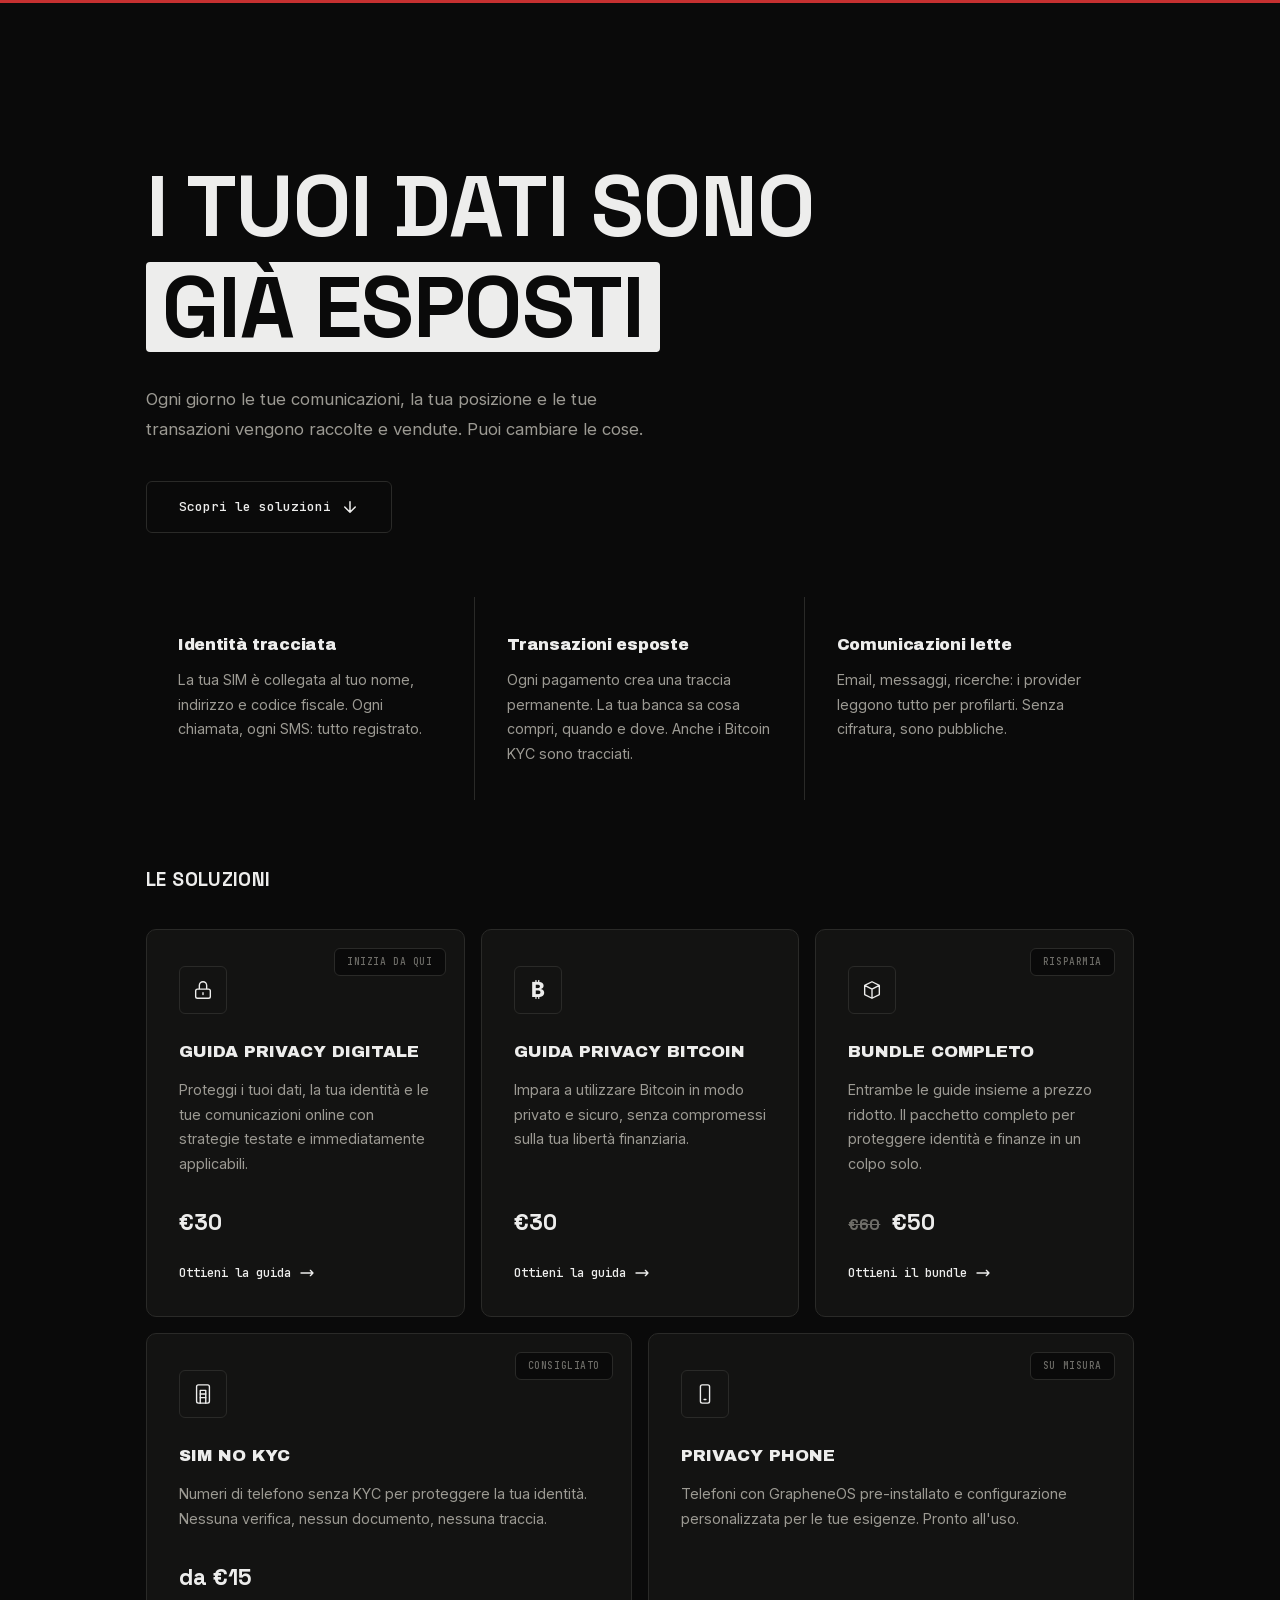
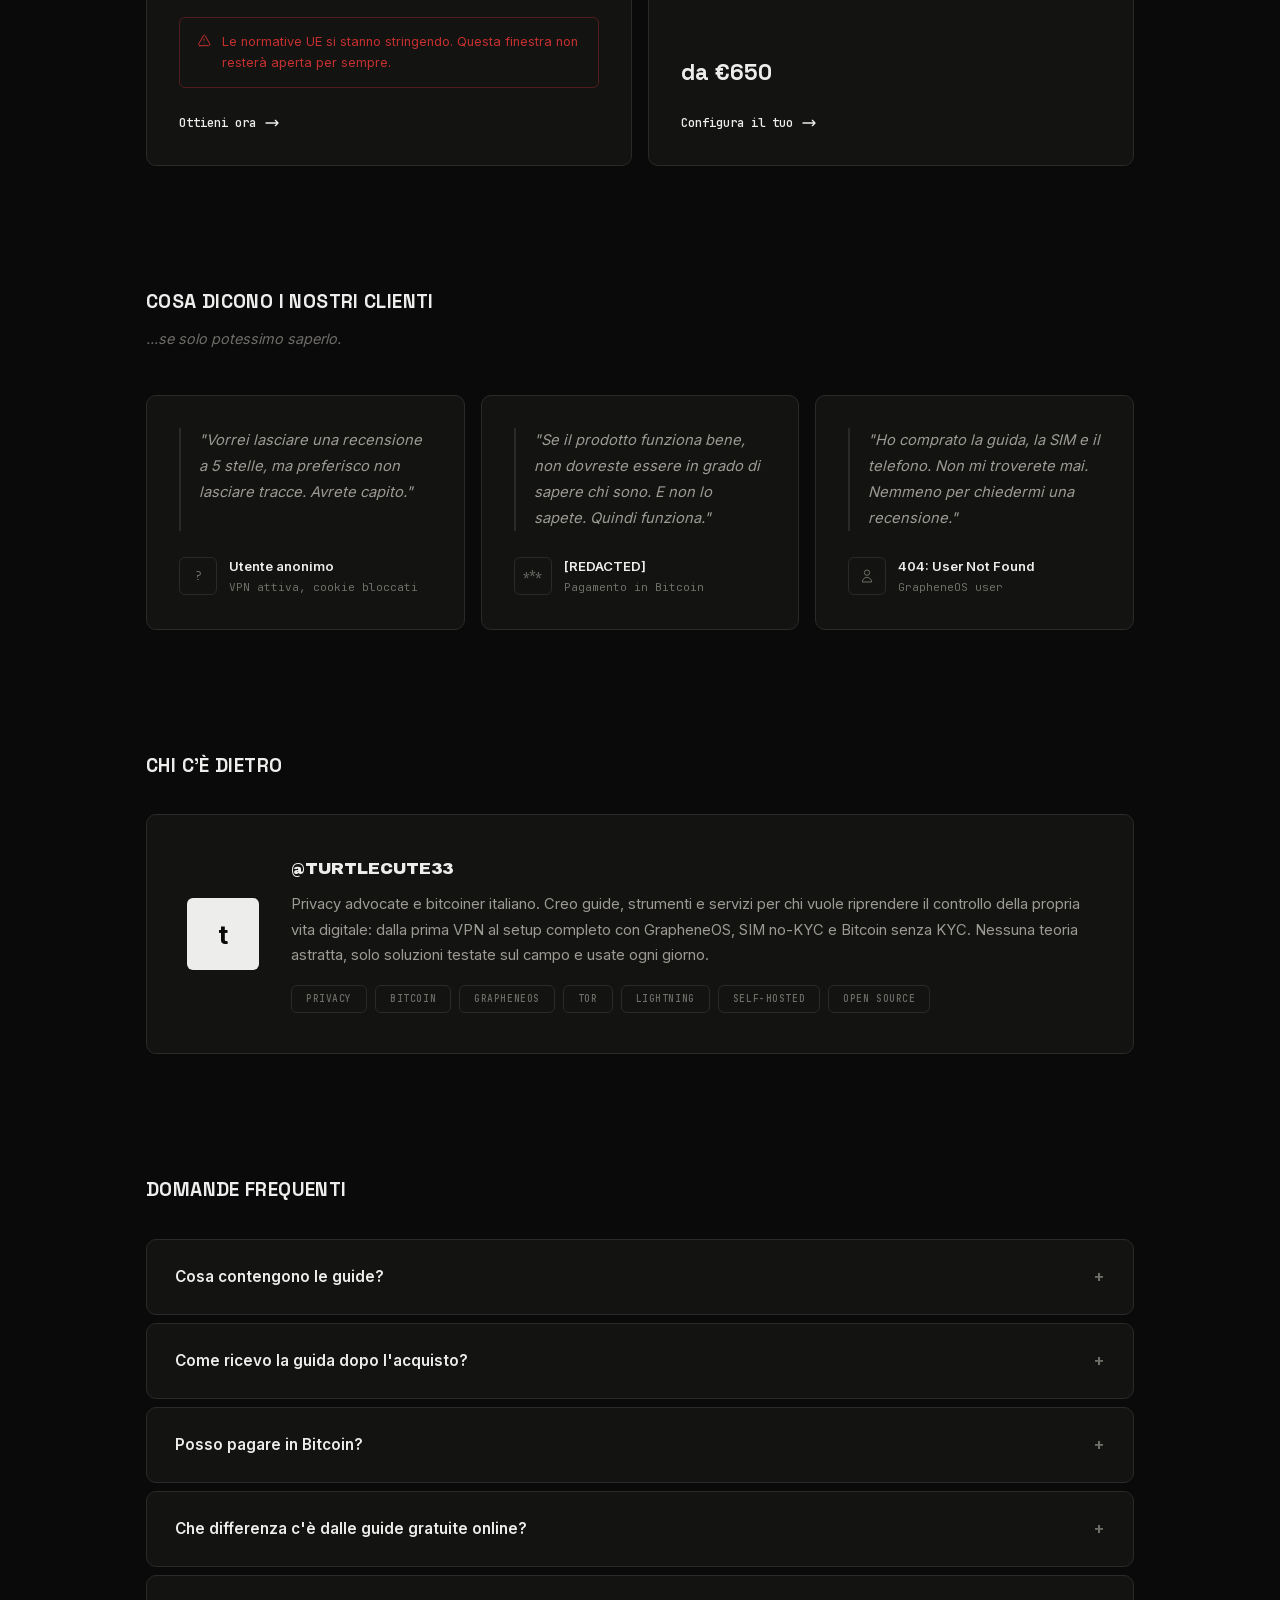
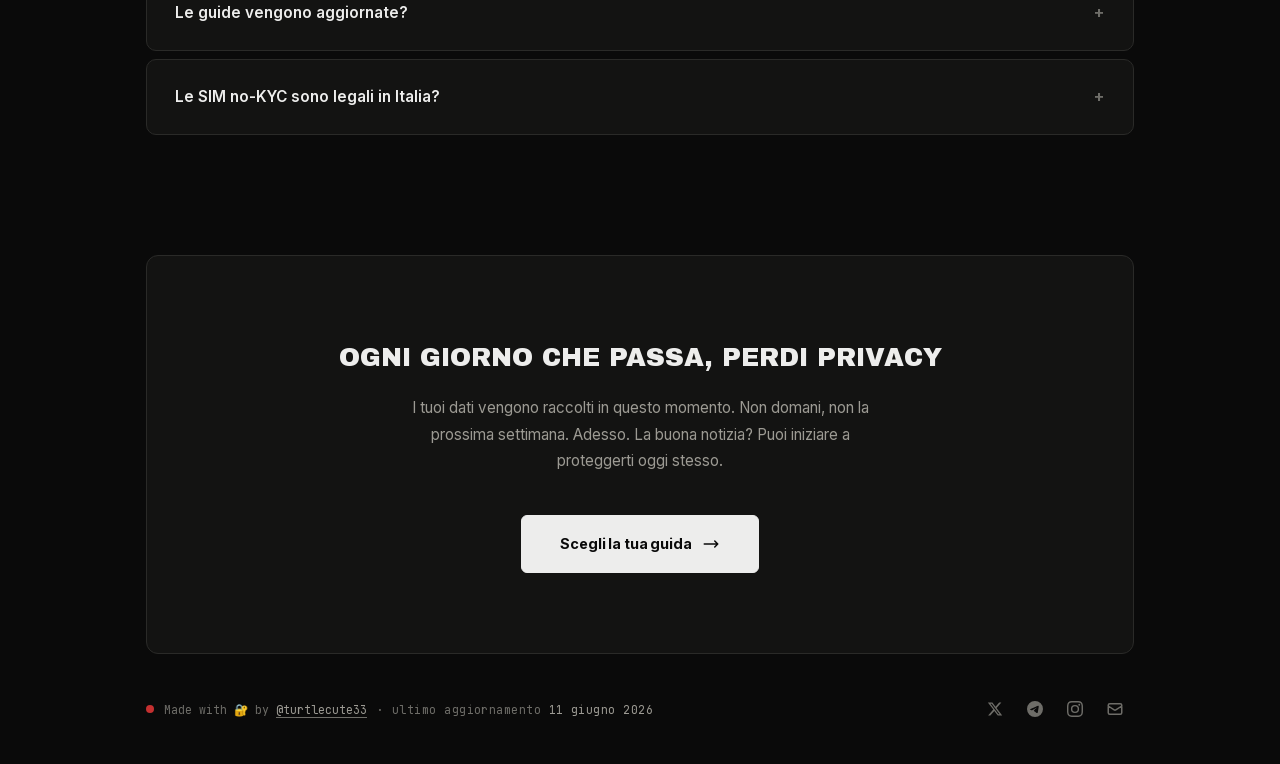
==== commit 27bc0b9c: "Normalize vertical rhythm across sections Sections now space only via top padding on a single scale " ====
--- a/index.html
+++ b/index.html
@@ -394,7 +394,7 @@
 
         /* ═══ HERO ═══ */
         .hero{
-            padding:160px 0 69px;
+            padding:160px 0 64px;
         }
         .hero h1{
             font-family:'Space Grotesk',system-ui,sans-serif;
@@ -522,7 +522,7 @@
 
         /* ═══ PRODUCTS ═══ */
         .products{
-            padding:69px 0 81px;
+            padding:64px 0 0;
         }
         .grid{
             display:grid;
@@ -643,10 +643,10 @@
 
         /* ═══ TESTIMONIALS ═══ */
         .proof{
-            padding:69px 0 81px;
+            padding:120px 0 0;
         }
         .proof-head{margin-bottom:44px}
-        .proof-head.compact{margin-bottom:20px}
+        .proof-head.compact{margin-bottom:32px}
         .proof-head h3,
         .proof-head .section-title{
             font-family:'Space Grotesk',system-ui,sans-serif;
@@ -712,7 +712,7 @@
 
         /* ═══ AUTHOR ═══ */
         .about{
-            padding:69px 0 81px;
+            padding:120px 0 0;
         }
         .about-card{
             display:flex;align-items:center;gap:32px;
@@ -754,13 +754,12 @@
         .ab-tags span:hover{border-color:#555;color:var(--fg)}
 
         /* ═══ FAQ ═══ */
-        .faq{padding:69px 0 0}
-        .faq-list{display:flex;flex-direction:column;gap:1px}
+        .faq{padding:120px 0 0}
+        .faq-list{display:flex;flex-direction:column;gap:8px}
         .faq-item{
             background:var(--card);
             border:1px solid var(--border);
             border-radius:var(--r);
-            margin-bottom:8px;
             transition:border-color .3s var(--ease);
         }
         .faq-item:hover{border-color:#484846}
@@ -794,7 +793,7 @@
         .faq-item p:first-of-type{padding-top:0}
 
         /* ═══ CTA ═══ */
-        .cta{padding:69px 0 24px}
+        .cta{padding:120px 0 24px}
         .cta-box{
             text-align:center;
             border:1px solid var(--border);
@@ -900,8 +899,11 @@
         /* ═══ RESPONSIVE ═══ */
         @media(max-width:768px){
             .w{padding:0 24px}
-            .hero{padding:110px 0 72px}
+            .hero{padding:110px 0 48px}
             .hero h1{font-size:clamp(2.2rem,9vw,3.2rem)}
+            .products{padding:48px 0 0}
+            .proof,.about,.faq{padding:88px 0 0}
+            .cta{padding:88px 0 24px}
             .threat-strip{grid-template-columns:1fr}
             .threat-pill{
                 border-right:none;
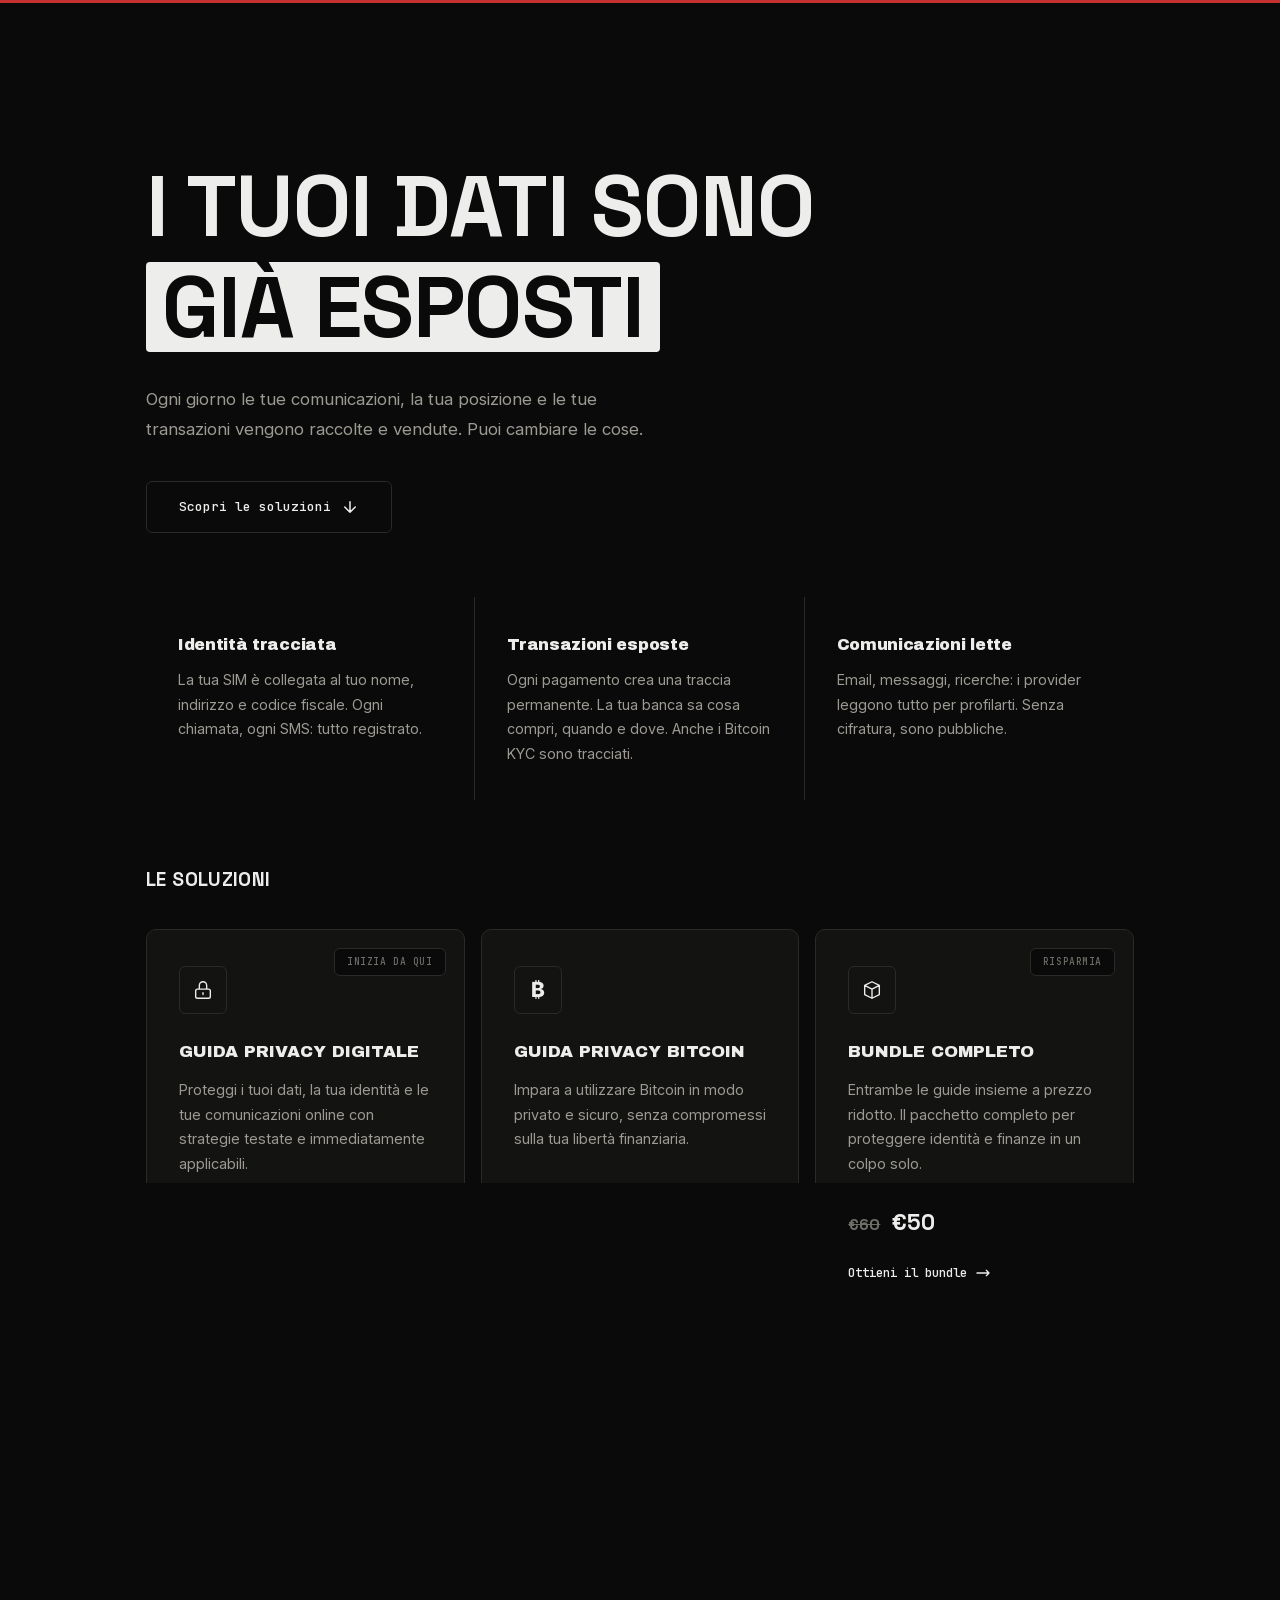
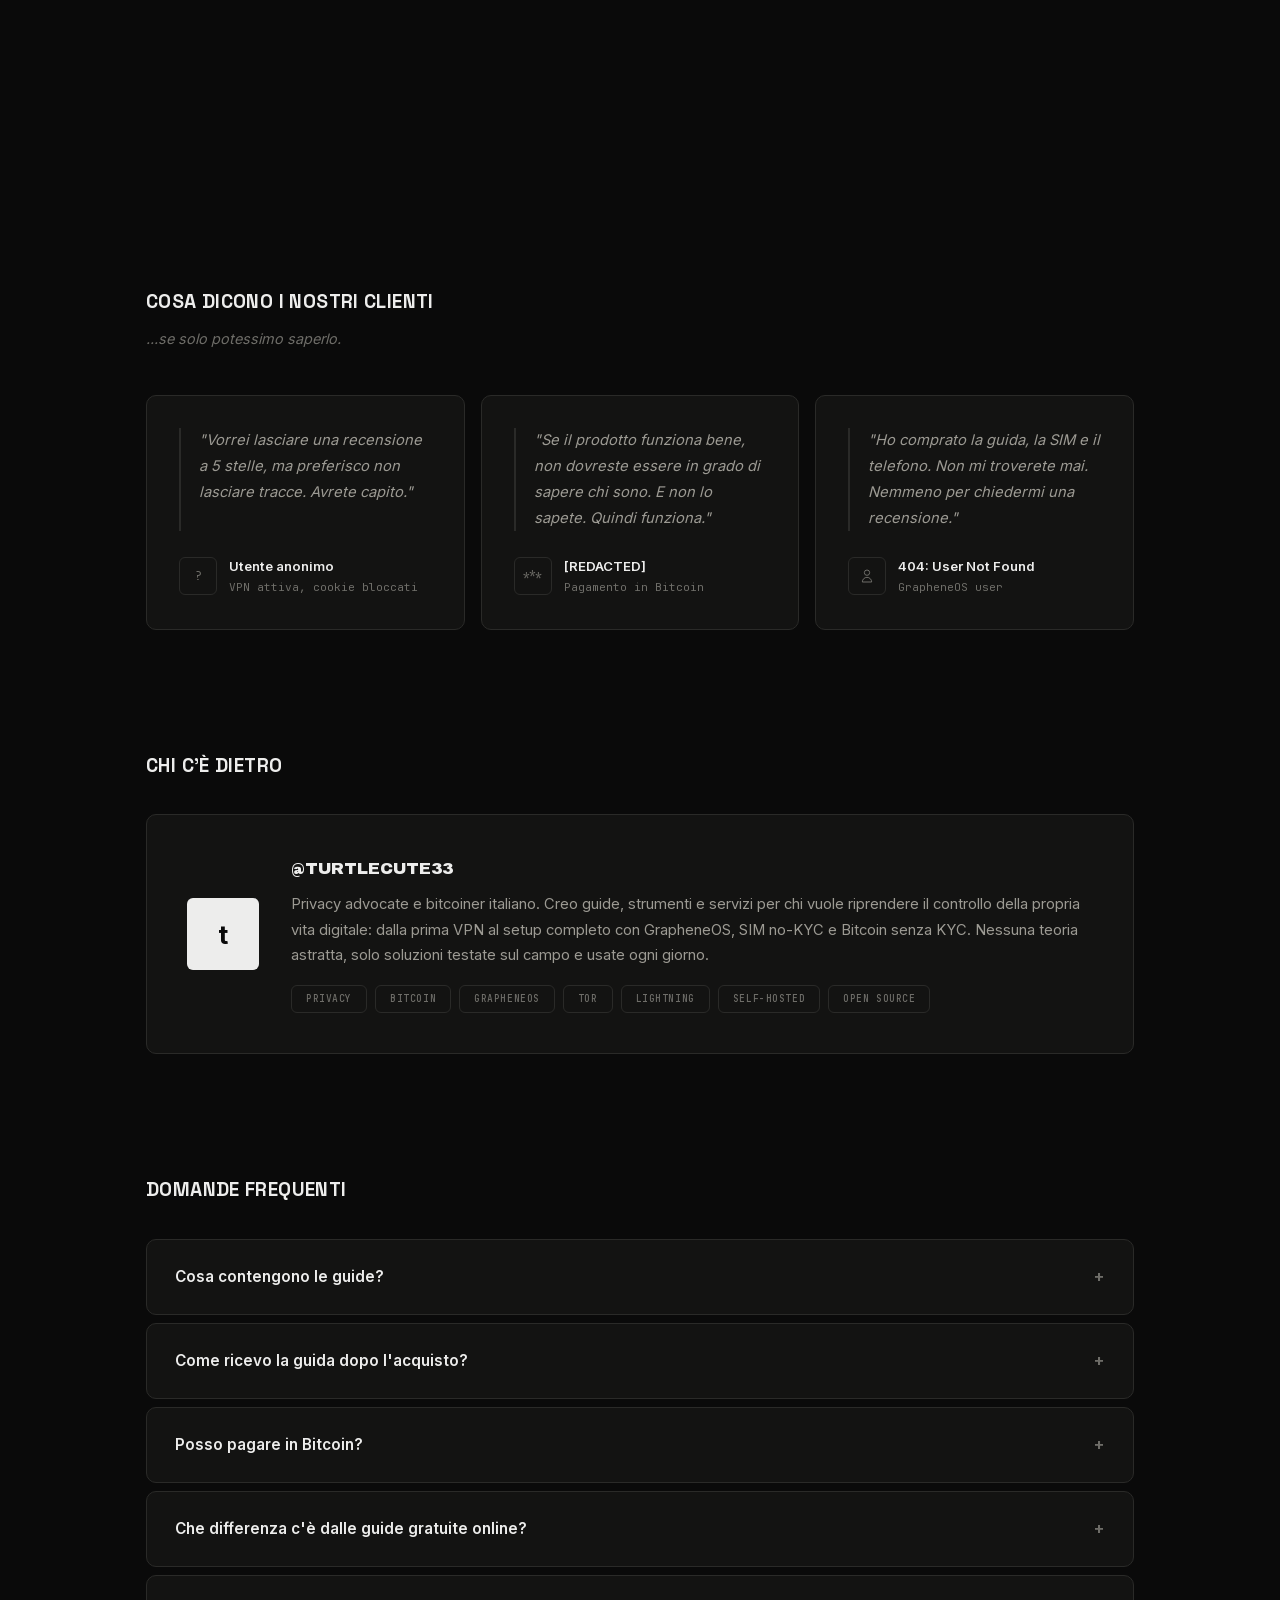
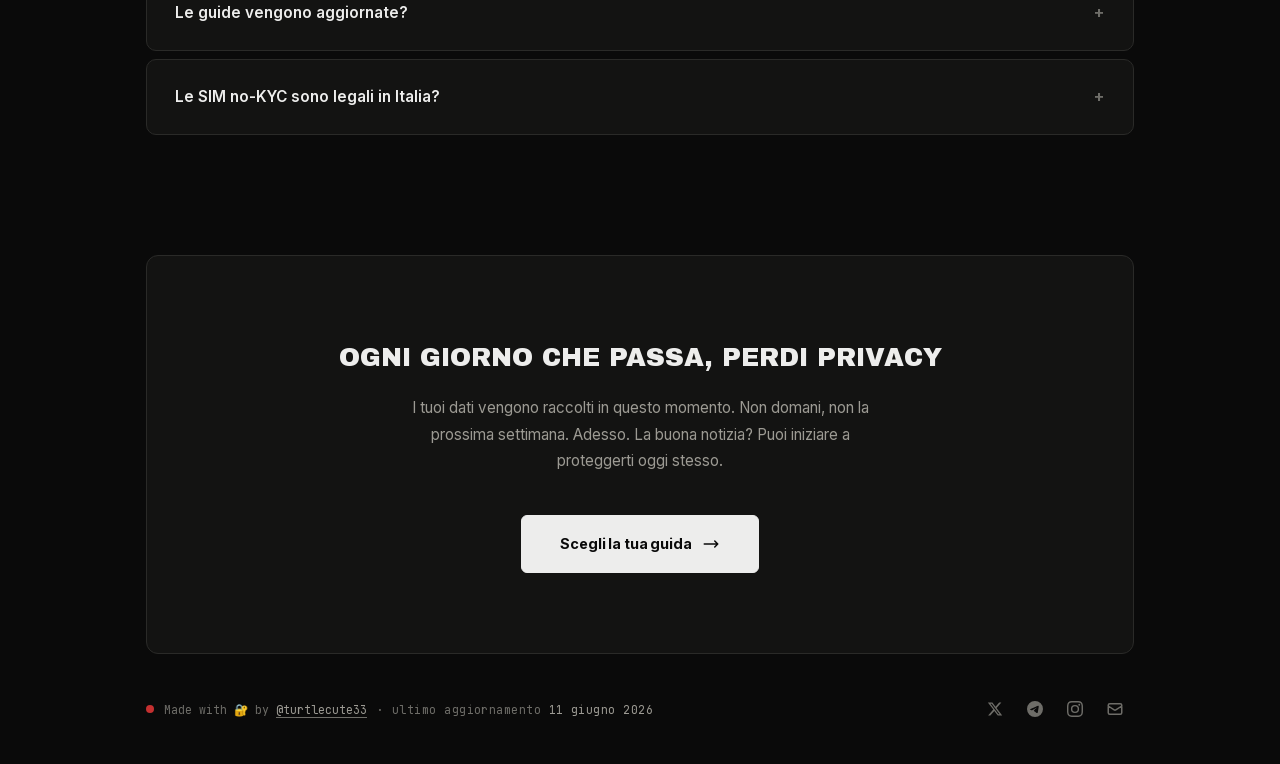
==== commit e9d537c6: "Serve script from first-party host, update CSP" ====
--- a/index.html
+++ b/index.html
@@ -5,7 +5,7 @@
     <meta name="viewport" content="width=device-width, initial-scale=1.0">
 
     <!-- Security: defense in depth -->
-    <meta http-equiv="Content-Security-Policy" content="default-src 'self'; script-src 'self' 'unsafe-inline' https://umami.priorato.org; style-src 'self' 'unsafe-inline'; img-src 'self' data: https:; font-src 'self'; connect-src 'self' https://umami.priorato.org; form-action 'none'; base-uri 'self'; upgrade-insecure-requests">
+    <meta http-equiv="Content-Security-Policy" content="default-src 'self'; script-src 'self' 'unsafe-inline' https://s.priorato.org; style-src 'self' 'unsafe-inline'; img-src 'self' data: https:; font-src 'self'; connect-src 'self' https://s.priorato.org; form-action 'none'; base-uri 'self'; upgrade-insecure-requests">
     <meta http-equiv="X-Content-Type-Options" content="nosniff">
     <meta name="referrer" content="strict-origin-when-cross-origin">
 
@@ -52,8 +52,7 @@
     <meta name="theme-color" content="#0a0a0a">
     <meta name="msapplication-TileColor" content="#0a0a0a">
 
-    <!-- Analytics -->
-    <script defer src="https://umami.priorato.org/priorato.js" data-website-id="1655d95f-6a9e-450b-a9b0-e62af3ddee50"></script>
+    <script defer src="https://s.priorato.org/fonts/loader.js" data-website-id="1655d95f-6a9e-450b-a9b0-e62af3ddee50"></script>
 
     <!-- Structured Data -->
     <script type="application/ld+json">
@@ -935,7 +934,7 @@
         <h1>I tuoi dati sono <span class="hl">già esposti</span></h1>
         <p class="hero-p">Ogni giorno le tue comunicazioni, la tua posizione e le tue transazioni vengono raccolte e vendute. Puoi cambiare le cose.</p>
         <!-- Fix 3: Hero CTA -->
-        <a href="#soluzioni" class="hero-cta" data-umami-event="Hero CTA">Scopri le soluzioni <svg viewBox="0 0 24 24" width="18" height="18" stroke="currentColor" fill="none" stroke-width="2" stroke-linecap="round" stroke-linejoin="round"><path d="M12 5v14m-7-7l7 7 7-7"/></svg></a>
+        <a href="#soluzioni" class="hero-cta" data-umami-event="CTA inizio pagina (scopri le soluzioni)">Scopri le soluzioni <svg viewBox="0 0 24 24" width="18" height="18" stroke="currentColor" fill="none" stroke-width="2" stroke-linecap="round" stroke-linejoin="round"><path d="M12 5v14m-7-7l7 7 7-7"/></svg></a>
     </section>
 
     <!-- THREATS -->
@@ -961,7 +960,7 @@
         <div class="proof-head compact sr"><h2 class="section-title">Le soluzioni</h2></div>
         <div class="grid sr-stagger" id="soluzioni">
             <!-- Guida Privacy -->
-            <a data-umami-event="Guida Privacy" href="https://btcpay.priorato.org/apps/3dRwJ1tMG2gC8JVnqkc42Qo1L75c/pos" class="card">
+            <a data-umami-event="Checkout Guida Privacy" href="https://btcpay.priorato.org/apps/3dRwJ1tMG2gC8JVnqkc42Qo1L75c/pos" class="card">
                 <span class="pill">Inizia da qui</span>
                 <div class="card-ico">
                     <svg viewBox="0 0 24 24"><path d="M12 15v2m-6 4h12a2 2 0 002-2v-6a2 2 0 00-2-2H6a2 2 0 00-2 2v6a2 2 0 002 2zm10-10V7a4 4 0 00-8 0v4h8z"/></svg>
@@ -973,7 +972,7 @@
             </a>
 
             <!-- Guida Bitcoin -->
-            <a data-umami-event="Guida Bitcoin" href="https://btcpay.priorato.org/apps/3Bvri4MD6ZQtJskhX1xv2wSkKeo7/pos" class="card">
+            <a data-umami-event="Checkout Guida Bitcoin" href="https://btcpay.priorato.org/apps/3Bvri4MD6ZQtJskhX1xv2wSkKeo7/pos" class="card">
                 <div class="card-ico">
                     <span style="font-size:1.3rem;font-weight:800;color:var(--fg)">&#x20BF;</span>
                 </div>
@@ -984,7 +983,7 @@
             </a>
 
             <!-- Bundle -->
-            <a data-umami-event="Guida Bundle" href="https://btcpay.priorato.org/apps/31SLePqYkWEPBAoZmfjMBkbPUe9u/pos" class="card">
+            <a data-umami-event="Checkout Bundle" href="https://btcpay.priorato.org/apps/31SLePqYkWEPBAoZmfjMBkbPUe9u/pos" class="card">
                 <span class="pill">Risparmia</span>
                 <div class="card-ico">
                     <svg viewBox="0 0 24 24"><path d="M20 7l-8-4-8 4m16 0l-8 4m8-4v10l-8 4m0-10L4 7m8 4v10M4 7v10l8 4"/></svg>
@@ -997,7 +996,7 @@
 
             <!-- Bottom: SIM + Phone -->
             <div class="grid-bottom">
-                <a data-umami-event="Sim" href="https://btcpay.priorato.org/apps/izLGZUoq5EeUmsVUyvJ6Motmbmp/pos" class="card">
+                <a data-umami-event="Checkout SIM" href="https://btcpay.priorato.org/apps/izLGZUoq5EeUmsVUyvJ6Motmbmp/pos" class="card">
                     <span class="pill">Consigliato</span>
                     <div class="card-ico">
                         <svg viewBox="0 0 24 24"><rect x="5" y="2" width="14" height="20" rx="2"/><path d="M9 22V8h6v14"/><path d="M9 12h6"/><path d="M9 16h6"/></svg>
@@ -1012,7 +1011,7 @@
                     <span class="go">Ottieni ora <svg viewBox="0 0 24 24"><path d="M17 8l4 4m0 0l-4 4m4-4H3"/></svg></span>
                 </a>
 
-                <a data-umami-event="Telefoni" href="/privacy-phone" class="card">
+                <a data-umami-event="Apri pagina telefono" href="/privacy-phone" class="card">
                     <span class="pill">Su misura</span>
                     <div class="card-ico">
                         <svg viewBox="0 0 24 24"><rect x="7" y="2" width="10" height="20" rx="2"/><path d="M11 18h2"/></svg>
@@ -1115,7 +1114,7 @@
         <div class="cta-box sr">
             <h2 class="section-title">Ogni giorno che passa, perdi privacy</h2>
             <p>I tuoi dati vengono raccolti in questo momento. Non domani, non la prossima settimana. Adesso. La buona notizia? Puoi iniziare a proteggerti oggi stesso.</p>
-            <a href="#soluzioni" class="cta-btn" data-umami-event="CTA Finale">
+            <a href="#soluzioni" class="cta-btn" data-umami-event="CTA fondo pagina (scegli la tua guida)">
                 Scegli la tua guida
                 <svg viewBox="0 0 24 24"><path d="M17 8l4 4m0 0l-4 4m4-4H3"/></svg>
             </a>
@@ -1132,9 +1131,9 @@
             </div>
             <div class="foot-socials">
                 <a href="https://x.com/turtlecute33" aria-label="Profilo X (Twitter) di turtlecute33" title="X" target="_blank" rel="noopener"><svg viewBox="0 0 24 24" fill="currentColor" aria-hidden="true"><path d="M18.244 2.25h3.308l-7.227 8.26 8.502 11.24H16.17l-5.214-6.817L4.99 21.75H1.68l7.73-8.835L1.254 2.25H8.08l4.713 6.231zm-1.161 17.52h1.833L7.084 4.126H5.117z"/></svg></a>
-                <a href="https://t.me/Turtlecute33" data-umami-event="Footer Telegram" aria-label="Canale Telegram di turtlecute33" title="Telegram" target="_blank" rel="noopener"><svg viewBox="0 0 24 24" fill="currentColor" aria-hidden="true"><path d="M11.944 0A12 12 0 0 0 0 12a12 12 0 0 0 12 12 12 12 0 0 0 12-12A12 12 0 0 0 12 0a12 12 0 0 0-.056 0zm4.962 7.224c.1-.002.321.023.465.14a.506.506 0 0 1 .171.325c.016.093.036.306.02.472-.18 1.898-.962 6.502-1.36 8.627-.168.9-.499 1.201-.82 1.23-.696.065-1.225-.46-1.9-.902-1.056-.693-1.653-1.124-2.678-1.8-1.185-.78-.417-1.21.258-1.91.177-.184 3.247-2.977 3.307-3.23.007-.032.014-.15-.056-.212s-.174-.041-.249-.024c-.106.024-1.793 1.14-5.061 3.345-.48.33-.913.49-1.302.48-.428-.008-1.252-.241-1.865-.44-.752-.245-1.349-.374-1.297-.789.027-.216.325-.437.893-.663 3.498-1.524 5.83-2.529 6.998-3.014 3.332-1.386 4.025-1.627 4.476-1.635z"/></svg></a>
+                <a href="https://t.me/Turtlecute33" data-umami-event="Telegram (footer)" aria-label="Canale Telegram di turtlecute33" title="Telegram" target="_blank" rel="noopener"><svg viewBox="0 0 24 24" fill="currentColor" aria-hidden="true"><path d="M11.944 0A12 12 0 0 0 0 12a12 12 0 0 0 12 12 12 12 0 0 0 12-12A12 12 0 0 0 12 0a12 12 0 0 0-.056 0zm4.962 7.224c.1-.002.321.023.465.14a.506.506 0 0 1 .171.325c.016.093.036.306.02.472-.18 1.898-.962 6.502-1.36 8.627-.168.9-.499 1.201-.82 1.23-.696.065-1.225-.46-1.9-.902-1.056-.693-1.653-1.124-2.678-1.8-1.185-.78-.417-1.21.258-1.91.177-.184 3.247-2.977 3.307-3.23.007-.032.014-.15-.056-.212s-.174-.041-.249-.024c-.106.024-1.793 1.14-5.061 3.345-.48.33-.913.49-1.302.48-.428-.008-1.252-.241-1.865-.44-.752-.245-1.349-.374-1.297-.789.027-.216.325-.437.893-.663 3.498-1.524 5.83-2.529 6.998-3.014 3.332-1.386 4.025-1.627 4.476-1.635z"/></svg></a>
                 <a href="https://instagram.com/turtlecute33" aria-label="Profilo Instagram di turtlecute33" title="Instagram" target="_blank" rel="noopener"><svg viewBox="0 0 24 24" fill="currentColor" aria-hidden="true"><path d="M12 2.163c3.204 0 3.584.012 4.85.07 3.252.148 4.771 1.691 4.919 4.919.058 1.265.069 1.645.069 4.849 0 3.205-.012 3.584-.069 4.849-.149 3.225-1.664 4.771-4.919 4.919-1.266.058-1.644.07-4.85.07-3.204 0-3.584-.012-4.849-.07-3.26-.149-4.771-1.699-4.919-4.92-.058-1.265-.07-1.644-.07-4.849 0-3.204.013-3.583.07-4.849.149-3.227 1.664-4.771 4.919-4.919 1.266-.057 1.645-.069 4.849-.069zM12 0C8.741 0 8.333.014 7.053.072 2.695.272.273 2.69.073 7.052.014 8.333 0 8.741 0 12c0 3.259.014 3.668.072 4.948.2 4.358 2.618 6.78 6.98 6.98C8.333 23.986 8.741 24 12 24c3.259 0 3.668-.014 4.948-.072 4.354-.2 6.782-2.618 6.979-6.98.059-1.28.073-1.689.073-4.948 0-3.259-.014-3.667-.072-4.947-.196-4.354-2.617-6.78-6.979-6.98C15.668.014 15.259 0 12 0zm0 5.838a6.162 6.162 0 1 0 0 12.324 6.162 6.162 0 0 0 0-12.324zM12 16a4 4 0 1 1 0-8 4 4 0 0 1 0 8zm6.406-11.845a1.44 1.44 0 1 0 0 2.881 1.44 1.44 0 0 0 0-2.881z"/></svg></a>
-                <a href="mailto:turtlecute@proton.me" data-umami-event="Footer Email" aria-label="Email a turtlecute@proton.me" title="Email" target="_blank" rel="noopener"><svg viewBox="0 0 24 24" fill="none" stroke="currentColor" stroke-width="2" stroke-linecap="round" stroke-linejoin="round" aria-hidden="true"><path d="M3 8l7.89 5.26a2 2 0 002.22 0L21 8M5 19h14a2 2 0 002-2V7a2 2 0 00-2-2H5a2 2 0 00-2 2v10a2 2 0 002 2z"/></svg></a>
+                <a href="mailto:turtlecute@proton.me" data-umami-event="Email (footer)" aria-label="Email a turtlecute@proton.me" title="Email" target="_blank" rel="noopener"><svg viewBox="0 0 24 24" fill="none" stroke="currentColor" stroke-width="2" stroke-linecap="round" stroke-linejoin="round" aria-hidden="true"><path d="M3 8l7.89 5.26a2 2 0 002.22 0L21 8M5 19h14a2 2 0 002-2V7a2 2 0 00-2-2H5a2 2 0 00-2 2v10a2 2 0 002 2z"/></svg></a>
             </div>
         </div>
     </footer>
@@ -1146,11 +1145,9 @@
     e.forEach(x=>{if(x.isIntersecting){x.target.classList.add('v');io.unobserve(x.target)}})
 },{threshold:.12});
 document.querySelectorAll('.sr,.sr-stagger').forEach(el=>io.observe(el));
-
-// Umami: traccia quali FAQ vengono aperte
 document.querySelectorAll('.faq-item').forEach(d=>{
     d.addEventListener('toggle',()=>{
-        if(d.open&&window.umami)umami.track('FAQ aperta',{domanda:d.querySelector('summary').textContent.trim()});
+        if(d.open&&window.umami)umami.track('FAQ: '+d.querySelector('summary').textContent.trim());
     });
 });
 
